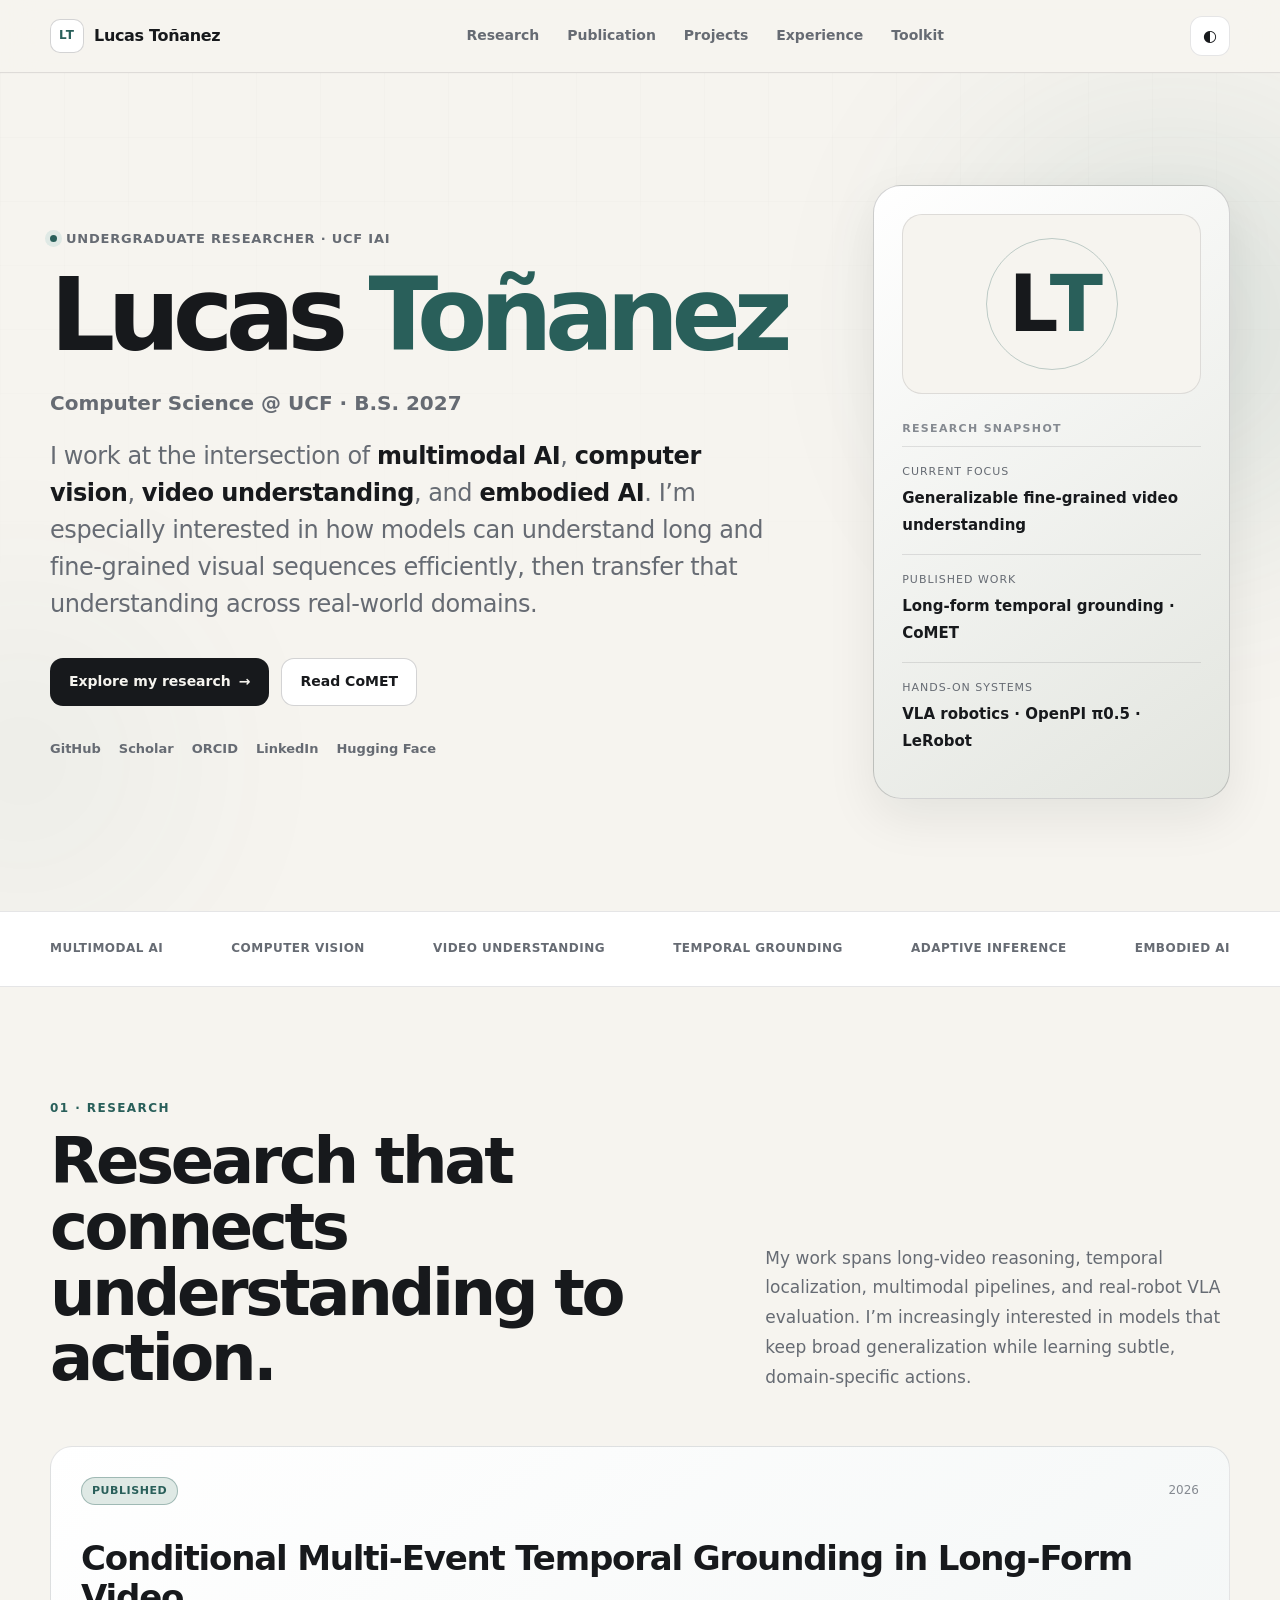
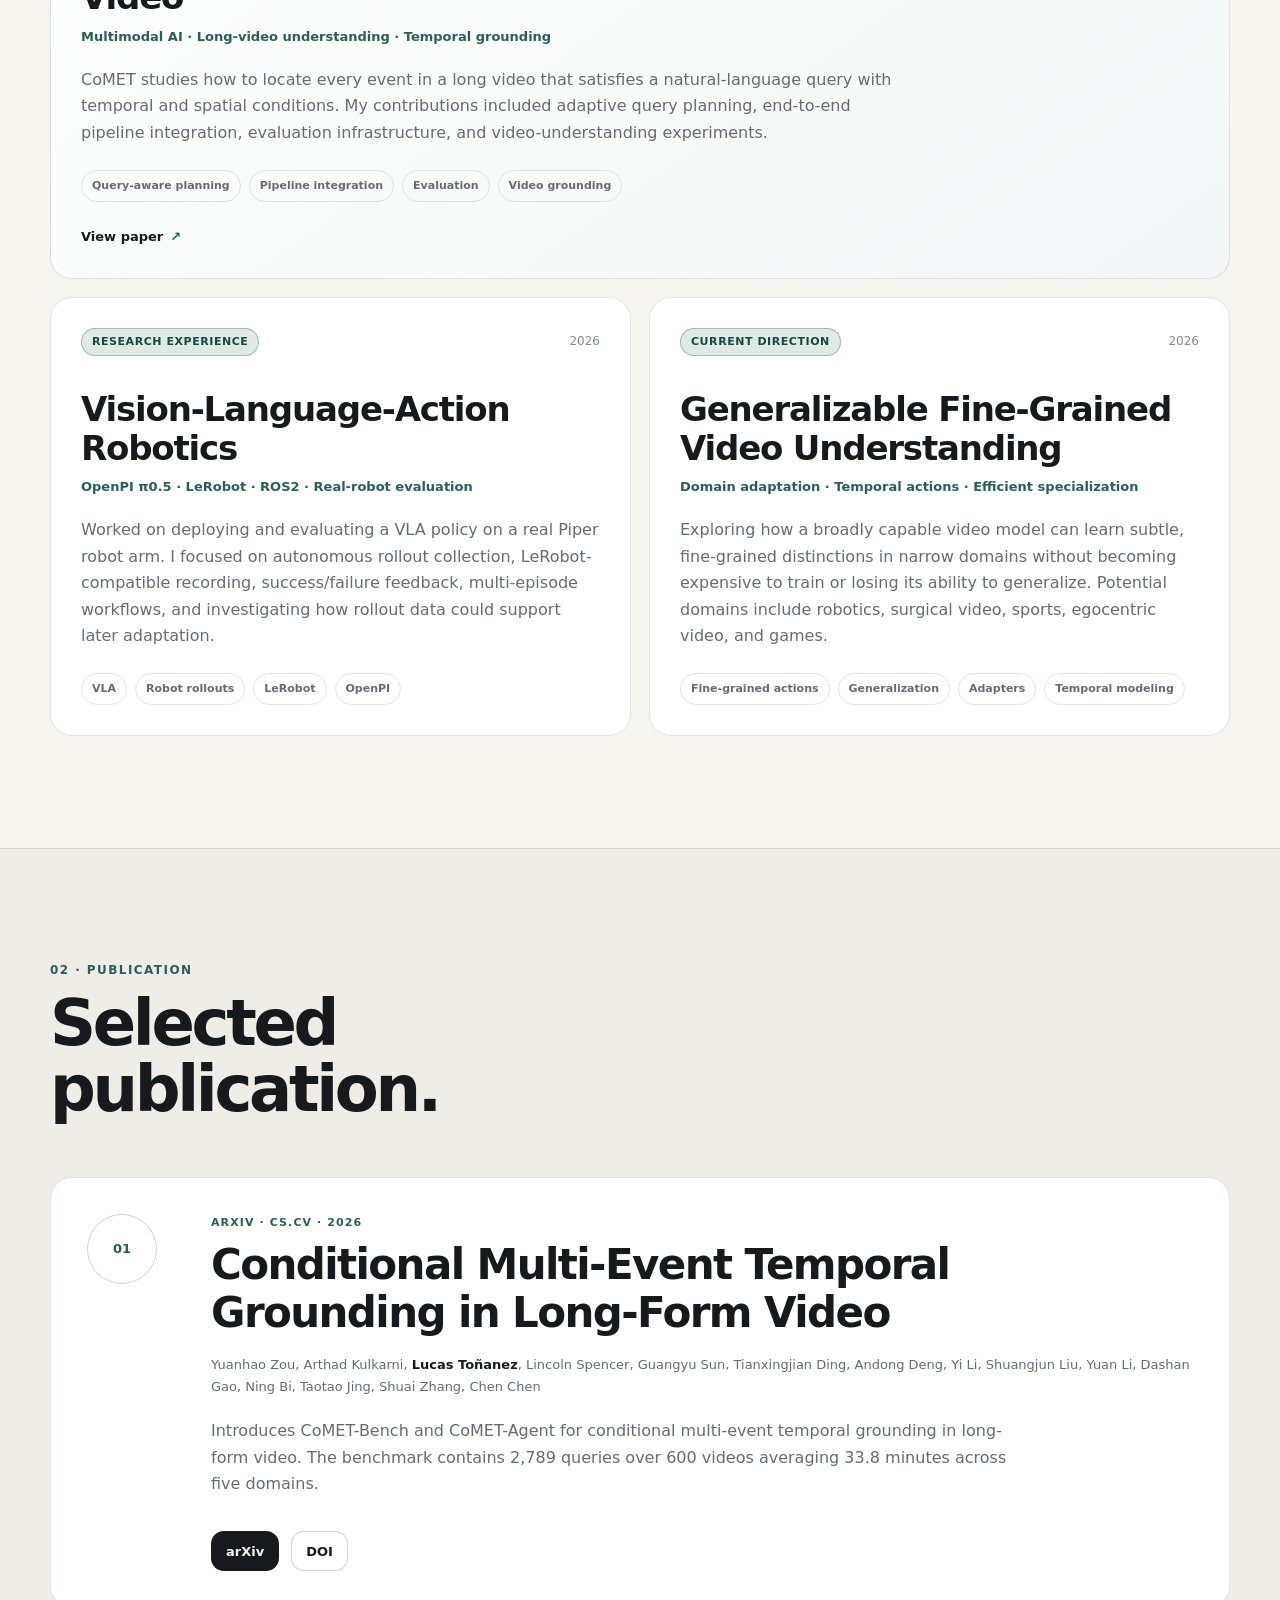
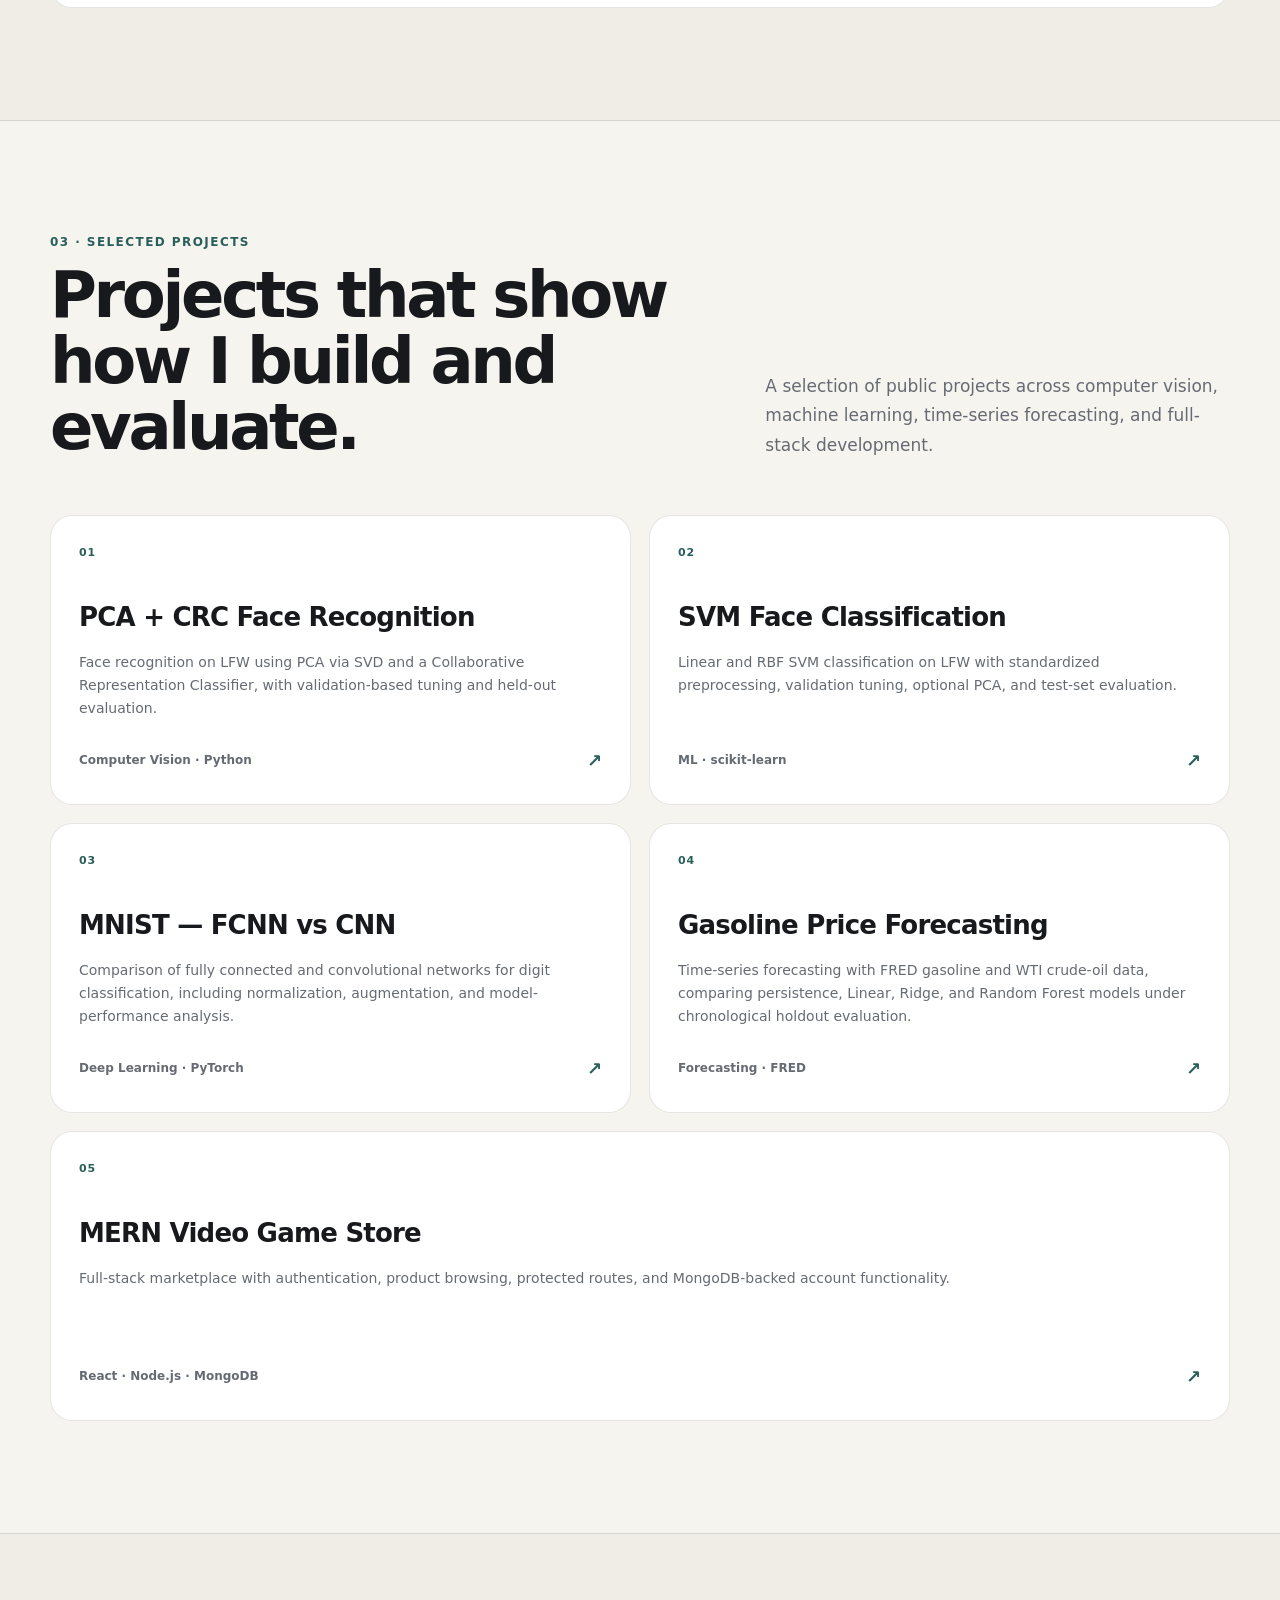
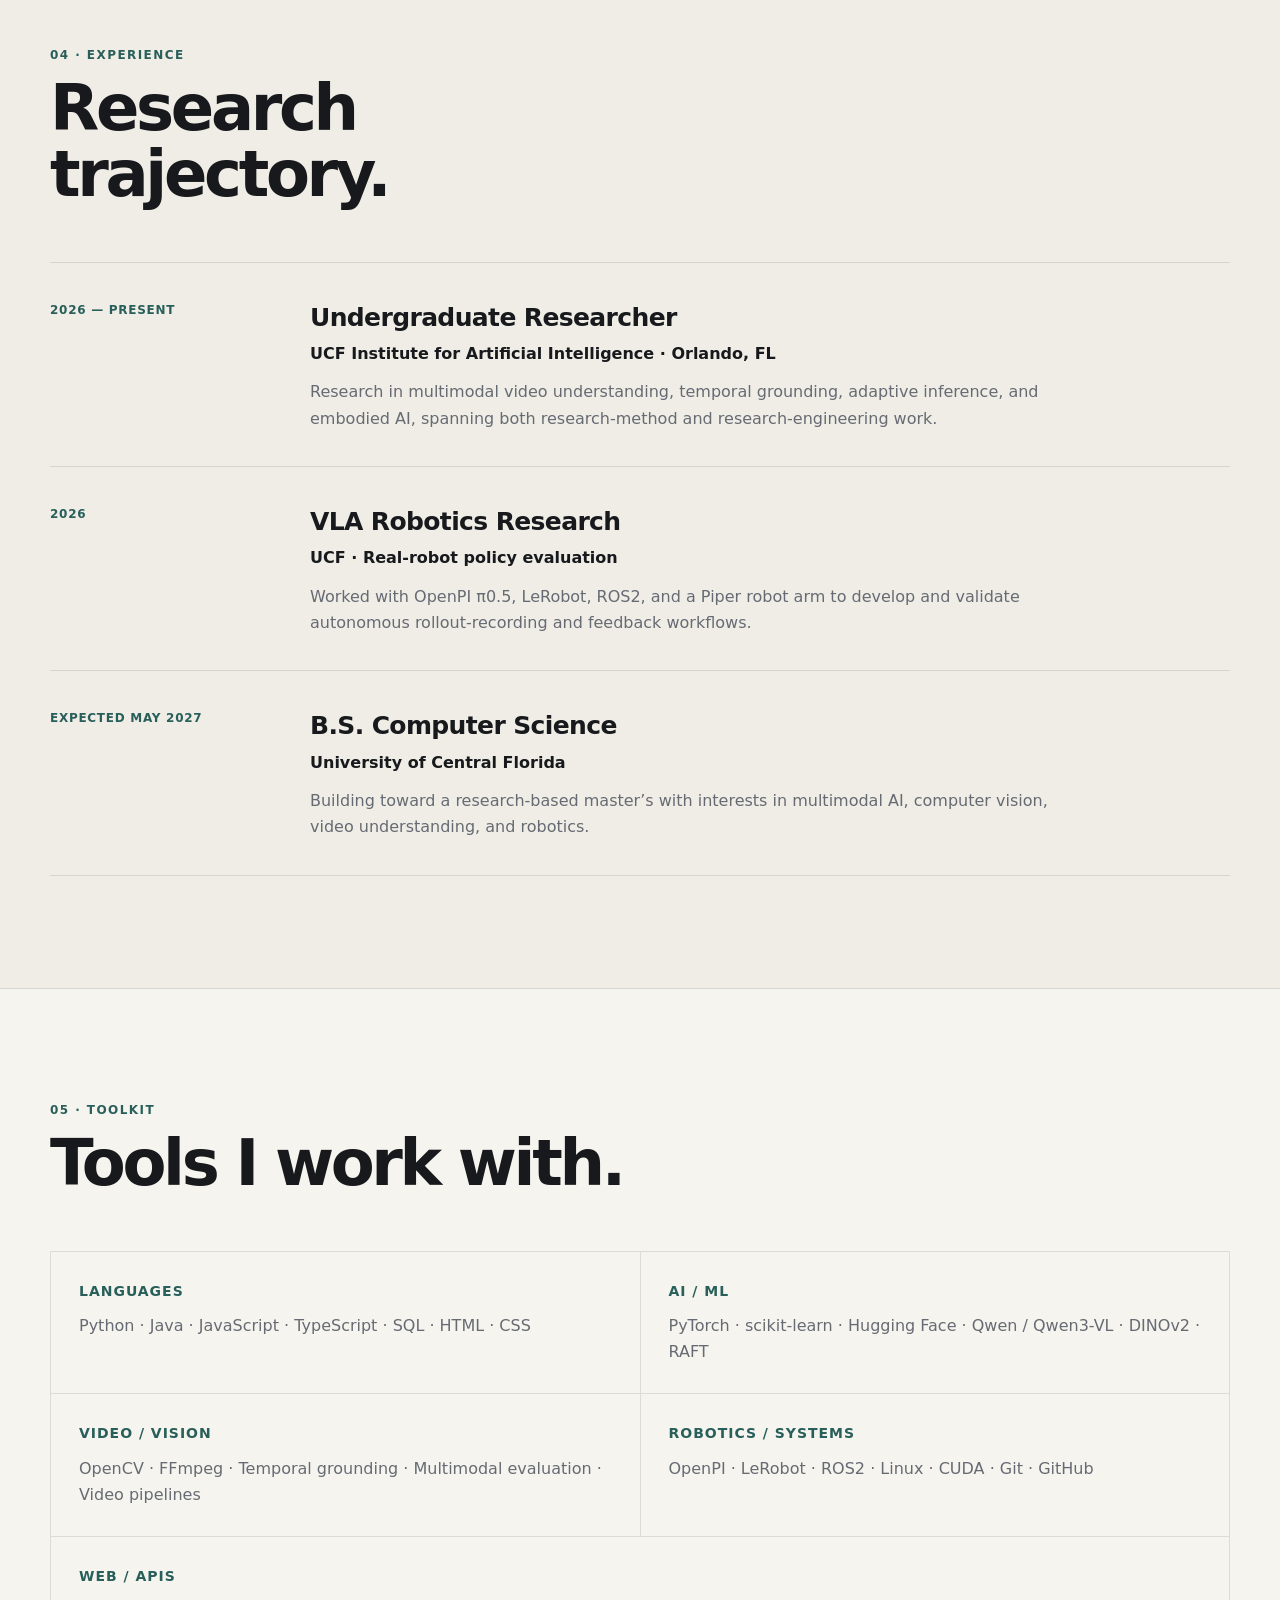
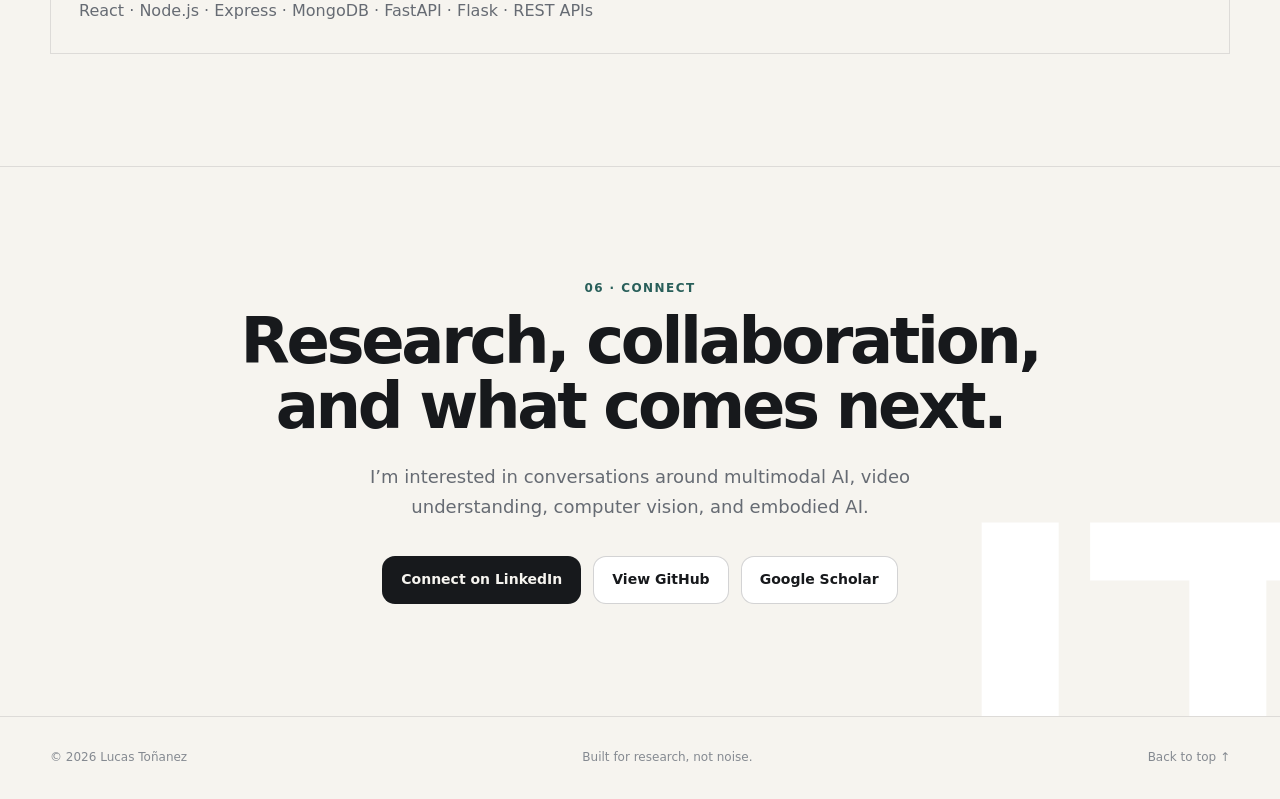
==== index.html @ 4f24f541 "Add files via upload" ====
<!DOCTYPE html>
<html lang="en" data-theme="light">
<head>
  <meta charset="UTF-8" />
  <meta name="viewport" content="width=device-width, initial-scale=1.0" />
  <meta name="description" content="Lucas Toñanez — Computer Science at UCF and undergraduate researcher in multimodal AI, computer vision, video understanding, temporal grounding, and embodied AI." />
  <meta name="theme-color" content="#f6f4ef" />
  <meta property="og:title" content="Lucas Toñanez — Research Portfolio" />
  <meta property="og:description" content="Multimodal AI · Computer Vision · Video Understanding · Embodied AI" />
  <meta property="og:type" content="website" />
  <meta property="og:url" content="https://lucastonanez.github.io/" />
  <title>Lucas Toñanez — Research Portfolio</title>
  <style>
:root {
  --bg: #f6f4ef;
  --bg-soft: #efede6;
  --surface: #ffffff;
  --surface-2: #f3f1eb;
  --text: #17191c;
  --muted: #666b73;
  --muted-2: #858a91;
  --line: rgba(23,25,28,.11);
  --line-strong: rgba(23,25,28,.19);
  --accent: #295f5a;
  --accent-2: #154943;
  --accent-soft: #dfe9e5;
  --shadow: 0 18px 50px rgba(19,25,29,.08);
  --radius: 22px;
  --container: 1180px;
}

html[data-theme="dark"] {
  --bg: #0d1013;
  --bg-soft: #101418;
  --surface: #14181c;
  --surface-2: #1a1f24;
  --text: #f2f1ed;
  --muted: #a8adb5;
  --muted-2: #7f8790;
  --line: rgba(242,241,237,.11);
  --line-strong: rgba(242,241,237,.18);
  --accent: #8fc6bc;
  --accent-2: #b4ded6;
  --accent-soft: #1b312e;
  --shadow: 0 18px 50px rgba(0,0,0,.24);
}

* { box-sizing: border-box; }
html { scroll-behavior: smooth; }
body {
  margin: 0;
  background: var(--bg);
  color: var(--text);
  font-family: Inter, ui-sans-serif, system-ui, -apple-system, BlinkMacSystemFont, "Segoe UI", sans-serif;
  line-height: 1.65;
  -webkit-font-smoothing: antialiased;
  transition: background .25s ease, color .25s ease;
}

a { color: inherit; text-decoration: none; }
button { font: inherit; }
.container { width: min(calc(100% - 40px), var(--container)); margin-inline: auto; }
.section-pad { padding: 112px 0; }
.section-muted { background: var(--bg-soft); border-block: 1px solid var(--line); }
.skip-link { position: fixed; left: 16px; top: -100px; z-index: 999; background: var(--accent); color: #fff; padding: 10px 14px; border-radius: 8px; font-weight: 700; }
.skip-link:focus { top: 16px; }

.site-header {
  position: sticky; top: 0; z-index: 50;
  background: color-mix(in srgb, var(--bg) 78%, transparent);
  backdrop-filter: blur(18px);
  border-bottom: 1px solid var(--line);
}
.nav-wrap { height: 72px; display: flex; align-items: center; justify-content: space-between; gap: 24px; }
.brand { display: inline-flex; align-items: center; gap: 10px; font-weight: 760; letter-spacing: -.02em; }
.brand-mark {
  width: 34px; height: 34px; border: 1px solid var(--line-strong); border-radius: 10px;
  display: inline-grid; place-items: center; color: var(--accent); font-size: 12px; letter-spacing: .08em;
  background: var(--surface);
}
.nav { display: flex; gap: 28px; align-items: center; }
.nav a { color: var(--muted); font-size: 14px; font-weight: 620; transition: color .2s ease; }
.nav a:hover { color: var(--text); }
.nav-actions { display: flex; gap: 8px; align-items: center; }
.theme-toggle, .menu-toggle {
  width: 40px; height: 40px; border: 1px solid var(--line); border-radius: 12px; background: var(--surface); color: var(--text); cursor: pointer;
}
.theme-toggle:hover, .menu-toggle:hover { border-color: var(--line-strong); }
.menu-toggle { display: none; padding: 9px; }
.menu-toggle span { display: block; height: 1.5px; background: currentColor; margin: 5px 0; }

.hero { position: relative; min-height: 720px; display: flex; align-items: center; overflow: hidden; }
.hero::before {
  content: ""; position: absolute; inset: 0;
  background-image: linear-gradient(var(--line) 1px, transparent 1px), linear-gradient(90deg, var(--line) 1px, transparent 1px);
  background-size: 64px 64px; opacity: .13; mask-image: linear-gradient(to bottom, black 0%, transparent 80%);
}
.hero-glow { position: absolute; border-radius: 999px; filter: blur(110px); opacity: .12; pointer-events: none; }
.hero-glow-a { width: 420px; height: 420px; background: var(--accent); top: 5%; right: -8%; }
.hero-glow-b { width: 300px; height: 300px; background: var(--accent); bottom: 0; left: -10%; opacity: .055; }
.hero-grid { position: relative; display: grid; grid-template-columns: minmax(0, 1.5fr) minmax(320px, .72fr); gap: 80px; align-items: center; }
.eyebrow { display: inline-flex; align-items: center; gap: 9px; color: var(--muted); font-size: 13px; font-weight: 700; letter-spacing: .06em; text-transform: uppercase; }
.status-dot { width: 7px; height: 7px; border-radius: 50%; background: var(--accent); box-shadow: 0 0 0 5px var(--accent-soft); }
.hero h1 { margin: 18px 0 0; font-size: clamp(68px, 8vw, 116px); line-height: .92; letter-spacing: -.075em; font-weight: 820; }
.hero h1 span { color: var(--accent); }
.hero-role { margin: 24px 0 18px; font-size: 20px; color: var(--muted); font-weight: 650; }
.hero-lede { max-width: 760px; margin: 0; font-size: clamp(19px, 2vw, 24px); line-height: 1.55; color: var(--muted); letter-spacing: -.018em; }
.hero-lede strong { color: var(--text); font-weight: 650; }
.hero-actions, .contact-links, .pub-links { display: flex; flex-wrap: wrap; gap: 12px; margin-top: 34px; }
.button { display: inline-flex; align-items: center; justify-content: center; gap: 8px; min-height: 48px; padding: 0 18px; border-radius: 13px; border: 1px solid var(--line-strong); font-weight: 720; font-size: 14px; transition: transform .2s ease, border-color .2s ease, background .2s ease; }
.button:hover { transform: translateY(-2px); }
.button.primary { background: var(--text); color: var(--bg); border-color: transparent; }
.button.secondary { background: var(--surface); }
.button.small { min-height: 40px; padding: 0 14px; font-size: 13px; }
.social-row { display: flex; flex-wrap: wrap; gap: 18px; margin-top: 32px; }
.social-row a { color: var(--muted); font-size: 13px; font-weight: 650; border-bottom: 1px solid transparent; }
.social-row a:hover { color: var(--text); border-color: var(--accent); }
.hero-panel { background: linear-gradient(145deg, var(--surface), color-mix(in srgb, var(--surface-2) 92%, var(--accent) 8%)); border: 1px solid var(--line-strong); border-radius: 28px; padding: 28px; box-shadow: var(--shadow); }
.monogram { height: 180px; border-radius: 20px; display: flex; align-items: center; justify-content: center; gap: 0; background: var(--bg); border: 1px solid var(--line); overflow: hidden; position: relative; margin-bottom: 26px; }
.monogram::after { content: ""; position: absolute; width: 130px; height: 130px; border: 1px solid var(--accent); border-radius: 50%; opacity: .28; }
.monogram span { font-size: 78px; font-weight: 850; letter-spacing: -.11em; line-height: 1; position: relative; z-index: 2; }
.monogram span:last-child { color: var(--accent); }
.panel-label { color: var(--muted-2); text-transform: uppercase; letter-spacing: .12em; font-size: 11px; font-weight: 800; margin-bottom: 8px; }
.panel-item { padding: 16px 0; border-top: 1px solid var(--line); }
.panel-kicker { display: block; color: var(--muted); font-size: 11px; text-transform: uppercase; letter-spacing: .09em; margin-bottom: 4px; }
.panel-item strong { font-size: 15px; line-height: 1.45; }

.quick-strip { border-block: 1px solid var(--line); background: var(--surface); }
.quick-strip-inner { min-height: 74px; display: flex; flex-wrap: wrap; align-items: center; justify-content: space-between; gap: 18px 28px; }
.quick-strip span { color: var(--muted); font-size: 12px; font-weight: 720; letter-spacing: .04em; text-transform: uppercase; }

.section-head { display: grid; grid-template-columns: 1fr .72fr; gap: 70px; align-items: end; margin-bottom: 54px; }
.section-kicker { margin: 0 0 10px; color: var(--accent); font-size: 12px; font-weight: 820; letter-spacing: .12em; text-transform: uppercase; }
.section-head h2, .contact h2 { margin: 0; font-size: clamp(40px, 5vw, 66px); line-height: 1.03; letter-spacing: -.052em; }
.section-intro { margin: 0; color: var(--muted); font-size: 17px; line-height: 1.75; max-width: 540px; }

.research-grid { display: grid; grid-template-columns: repeat(2, 1fr); gap: 18px; }
.research-card { background: var(--surface); border: 1px solid var(--line); border-radius: var(--radius); padding: 30px; min-height: 360px; display: flex; flex-direction: column; transition: transform .25s ease, border-color .25s ease; }
.research-card:hover { transform: translateY(-4px); border-color: var(--line-strong); }
.research-card.featured { grid-column: 1 / -1; min-height: 390px; background: linear-gradient(145deg, var(--surface), color-mix(in srgb, var(--surface) 94%, var(--accent) 6%)); }
.card-topline { display: flex; align-items: center; justify-content: space-between; margin-bottom: 34px; }
.pill { display: inline-flex; align-items: center; min-height: 28px; padding: 0 10px; border-radius: 999px; font-size: 11px; font-weight: 780; text-transform: uppercase; letter-spacing: .05em; border: 1px solid var(--line); }
.pill.published { color: var(--accent); background: var(--accent-soft); border-color: color-mix(in srgb, var(--accent) 35%, transparent); }
.pill.current { color: var(--accent-2); background: var(--accent-soft); border-color: color-mix(in srgb, var(--accent) 35%, transparent); }
.pill.experience { color: var(--accent-2); background: var(--accent-soft); border-color: color-mix(in srgb, var(--accent) 35%, transparent); }
.year { color: var(--muted-2); font-size: 12px; }
.research-card h3 { margin: 0 0 8px; font-size: clamp(25px, 3vw, 34px); line-height: 1.15; letter-spacing: -.035em; }
.card-subtitle { margin: 0 0 20px; color: var(--accent); font-size: 13px; font-weight: 690; }
.research-card > p:not(.card-subtitle) { margin: 0; color: var(--muted); max-width: 820px; }
.tag-row { display: flex; flex-wrap: wrap; gap: 8px; margin-top: 24px; }
.tag-row span { border: 1px solid var(--line); border-radius: 999px; padding: 6px 10px; color: var(--muted); font-size: 11px; font-weight: 620; }
.text-link { display: inline-flex; gap: 7px; align-items: center; margin-top: auto; padding-top: 24px; color: var(--text); font-weight: 720; font-size: 13px; }
.text-link span { color: var(--accent); }

.publication-card { display: grid; grid-template-columns: 90px 1fr; gap: 34px; padding: 36px; background: var(--surface); border: 1px solid var(--line); border-radius: var(--radius); }
.pub-number { width: 70px; height: 70px; display: grid; place-items: center; border: 1px solid var(--line-strong); border-radius: 50%; color: var(--accent); font-size: 13px; font-weight: 800; }
.pub-venue { margin: 0 0 9px; color: var(--accent); text-transform: uppercase; letter-spacing: .1em; font-size: 11px; font-weight: 800; }
.pub-body h3 { margin: 0; font-size: clamp(27px, 3.3vw, 42px); line-height: 1.13; letter-spacing: -.038em; max-width: 900px; }
.authors { margin: 18px 0 0; color: var(--muted); font-size: 13px; line-height: 1.7; }
.authors strong { color: var(--text); }
.pub-summary { margin: 20px 0 0; max-width: 820px; color: var(--muted); }

.projects-grid { display: grid; grid-template-columns: repeat(2, 1fr); gap: 18px; }
.project-card { background: var(--surface); border: 1px solid var(--line); border-radius: var(--radius); padding: 28px; min-height: 290px; display: flex; flex-direction: column; transition: transform .22s ease, border-color .22s ease, background .22s ease; }
.project-card:hover { transform: translateY(-4px); border-color: var(--line-strong); background: var(--surface-2); }
.project-index { color: var(--accent); font-size: 11px; font-weight: 800; letter-spacing: .08em; }
.project-card h3 { margin: 34px 0 12px; font-size: 26px; letter-spacing: -.03em; }
.project-card p { margin: 0; color: var(--muted); font-size: 14px; }
.project-footer { margin-top: auto; padding-top: 24px; display: flex; align-items: center; justify-content: space-between; color: var(--muted); font-size: 12px; font-weight: 680; }
.project-footer span:last-child { color: var(--accent); font-size: 18px; }
.projects-grid .project-card:last-child:nth-child(odd) { grid-column: 1 / -1; }

.timeline { border-top: 1px solid var(--line); }
.timeline-item { display: grid; grid-template-columns: 220px 1fr; gap: 40px; padding: 34px 0; border-bottom: 1px solid var(--line); }
.timeline-date { color: var(--accent); font-size: 12px; font-weight: 780; text-transform: uppercase; letter-spacing: .06em; padding-top: 4px; }
.timeline-content h3 { margin: 0; font-size: 25px; letter-spacing: -.025em; }
.timeline-org { margin: 3px 0 12px !important; color: var(--text) !important; font-weight: 620; }
.timeline-content p { margin: 0; color: var(--muted); max-width: 760px; }

.tool-grid { display: grid; grid-template-columns: repeat(2, 1fr); border-top: 1px solid var(--line); border-left: 1px solid var(--line); }
.tool-group { padding: 28px; border-right: 1px solid var(--line); border-bottom: 1px solid var(--line); }
.tool-group h3 { margin: 0 0 10px; font-size: 14px; text-transform: uppercase; letter-spacing: .07em; color: var(--accent); }
.tool-group p { margin: 0; color: var(--muted); }
.tool-grid .tool-group:last-child:nth-child(odd) { grid-column: 1 / -1; }

.contact { position: relative; overflow: hidden; border-top: 1px solid var(--line); }
.contact::after { content: "LT"; position: absolute; right: -3vw; bottom: -10vw; font-size: 32vw; font-weight: 900; line-height: .8; letter-spacing: -.12em; color: var(--surface); z-index: -1; }
.contact-inner { max-width: 980px; margin-inline: auto; text-align: center; }
.contact-inner p:not(.section-kicker) { max-width: 660px; margin: 22px auto 0; color: var(--muted); font-size: 18px; }
.contact-links { justify-content: center; }

footer { border-top: 1px solid var(--line); }
.footer-inner { min-height: 82px; display: flex; justify-content: space-between; align-items: center; gap: 18px; color: var(--muted-2); font-size: 12px; }
.footer-inner a:hover { color: var(--text); }

.reveal { opacity: 0; transform: translateY(18px); transition: opacity .65s ease, transform .65s cubic-bezier(.2,.8,.2,1); }
.reveal.visible { opacity: 1; transform: none; }

@media (prefers-reduced-motion: reduce) {
  *, *::before, *::after { scroll-behavior: auto !important; animation-duration: .01ms !important; animation-iteration-count: 1 !important; transition-duration: .01ms !important; }
  .reveal { opacity: 1; transform: none; }
}

@media (max-width: 900px) {
  .section-pad { padding: 84px 0; }
  .hero { min-height: auto; padding-top: 94px; }
  .hero-grid { grid-template-columns: 1fr; gap: 48px; }
  .hero-panel { max-width: 560px; }
  .section-head { grid-template-columns: 1fr; gap: 20px; }
  .research-grid, .projects-grid { grid-template-columns: 1fr; }
  .research-card.featured, .projects-grid .project-card:last-child:nth-child(odd) { grid-column: auto; }
  .timeline-item { grid-template-columns: 160px 1fr; }
  .nav { position: fixed; left: 20px; right: 20px; top: 80px; padding: 16px; background: var(--surface); border: 1px solid var(--line-strong); border-radius: 18px; box-shadow: var(--shadow); display: none; flex-direction: column; align-items: stretch; gap: 0; }
  .nav.open { display: flex; }
  .nav a { padding: 12px 10px; border-bottom: 1px solid var(--line); }
  .nav a:last-child { border-bottom: 0; }
  .menu-toggle { display: block; }
}

@media (max-width: 620px) {
  .container { width: min(calc(100% - 28px), var(--container)); }
  .section-pad { padding: 68px 0; }
  .nav-wrap { height: 64px; }
  .hero h1 { font-size: clamp(58px, 20vw, 82px); }
  .hero-role { font-size: 17px; }
  .hero-lede { font-size: 18px; }
  .hero-panel { padding: 20px; }
  .monogram { height: 145px; }
  .quick-strip-inner { justify-content: flex-start; padding-block: 18px; }
  .publication-card { grid-template-columns: 1fr; padding: 26px; }
  .pub-number { width: 52px; height: 52px; }
  .timeline-item { grid-template-columns: 1fr; gap: 10px; }
  .tool-grid { grid-template-columns: 1fr; }
  .tool-grid .tool-group:last-child:nth-child(odd) { grid-column: auto; }
  .footer-inner { padding-block: 22px; min-height: auto; flex-direction: column; align-items: flex-start; }
  .button { width: 100%; }
  .hero-actions .button, .contact-links .button { width: 100%; }
}

</style>
  <script type="application/ld+json">
  {
    "@context": "https://schema.org",
    "@type": "Person",
    "name": "Lucas Toñanez",
    "alternateName": "Lucas Tonanez",
    "url": "https://lucastonanez.github.io/",
    "affiliation": {
      "@type": "CollegeOrUniversity",
      "name": "University of Central Florida"
    },
    "sameAs": [
      "https://github.com/LucasTonanez",
      "https://scholar.google.com/citations?user=_m8GsgUAAAAJ&hl=en",
      "https://orcid.org/0009-0004-3356-423X",
      "https://www.linkedin.com/in/lucastonanez/",
      "https://huggingface.co/LucasTonanez"
    ]
  }
  </script>
</head>
<body>
  <a class="skip-link" href="#main">Skip to content</a>

  <header class="site-header" id="top">
    <div class="container nav-wrap">
      <a class="brand" href="#top" aria-label="Lucas Toñanez home">
        <span class="brand-mark" aria-hidden="true">LT</span>
        <span>Lucas Toñanez</span>
      </a>

      <nav class="nav" id="nav" aria-label="Primary navigation">
        <a href="#research">Research</a>
        <a href="#publication">Publication</a>
        <a href="#projects">Projects</a>
        <a href="#experience">Experience</a>
        <a href="#toolkit">Toolkit</a>
      </nav>

      <div class="nav-actions">
        <button class="theme-toggle" id="themeToggle" aria-label="Toggle color theme" title="Toggle color theme">◐</button>
        <button class="menu-toggle" id="menuToggle" aria-label="Open navigation" aria-expanded="false">
          <span></span><span></span><span></span>
        </button>
      </div>
    </div>
  </header>

  <main id="main">
    <section class="hero section-pad">
      <div class="hero-glow hero-glow-a"></div>
      <div class="hero-glow hero-glow-b"></div>
      <div class="container hero-grid">
        <div class="hero-copy reveal">
          <div class="eyebrow"><span class="status-dot"></span> Undergraduate Researcher · UCF IAI</div>
          <h1>Lucas <span>Toñanez</span></h1>
          <p class="hero-role">Computer Science @ UCF · B.S. 2027</p>
          <p class="hero-lede">
            I work at the intersection of <strong>multimodal AI</strong>, <strong>computer vision</strong>,
            <strong>video understanding</strong>, and <strong>embodied AI</strong>. I’m especially interested in
            how models can understand long and fine-grained visual sequences efficiently, then transfer that
            understanding across real-world domains.
          </p>

          <div class="hero-actions">
            <a class="button primary" href="#research">Explore my research <span aria-hidden="true">→</span></a>
            <a class="button secondary" href="https://arxiv.org/abs/2606.15320" target="_blank" rel="noreferrer">Read CoMET</a>
          </div>

          <div class="social-row" aria-label="Profiles">
            <a href="https://github.com/LucasTonanez" target="_blank" rel="noreferrer">GitHub</a>
            <a href="https://scholar.google.com/citations?user=_m8GsgUAAAAJ&hl=en" target="_blank" rel="noreferrer">Scholar</a>
            <a href="https://orcid.org/0009-0004-3356-423X" target="_blank" rel="noreferrer">ORCID</a>
            <a href="https://www.linkedin.com/in/lucastonanez/" target="_blank" rel="noreferrer">LinkedIn</a>
            <a href="https://huggingface.co/LucasTonanez" target="_blank" rel="noreferrer">Hugging Face</a>
          </div>
        </div>

        <aside class="hero-panel reveal" aria-label="Research snapshot">
          <div class="monogram" aria-hidden="true">
            <span>L</span><span>T</span>
          </div>
          <div class="panel-label">Research snapshot</div>
          <div class="panel-item">
            <span class="panel-kicker">Current focus</span>
            <strong>Generalizable fine-grained video understanding</strong>
          </div>
          <div class="panel-item">
            <span class="panel-kicker">Published work</span>
            <strong>Long-form temporal grounding · CoMET</strong>
          </div>
          <div class="panel-item">
            <span class="panel-kicker">Hands-on systems</span>
            <strong>VLA robotics · OpenPI π0.5 · LeRobot</strong>
          </div>
        </aside>
      </div>
    </section>

    <section class="quick-strip" aria-label="Research interests">
      <div class="container quick-strip-inner">
        <span>Multimodal AI</span>
        <span>Computer Vision</span>
        <span>Video Understanding</span>
        <span>Temporal Grounding</span>
        <span>Adaptive Inference</span>
        <span>Embodied AI</span>
      </div>
    </section>

    <section class="section-pad" id="research">
      <div class="container">
        <div class="section-head reveal">
          <div>
            <p class="section-kicker">01 · Research</p>
            <h2>Research that connects<br />understanding to action.</h2>
          </div>
          <p class="section-intro">
            My work spans long-video reasoning, temporal localization, multimodal pipelines, and real-robot VLA evaluation.
            I’m increasingly interested in models that keep broad generalization while learning subtle, domain-specific actions.
          </p>
        </div>

        <div class="research-grid">
          <article class="research-card featured reveal">
            <div class="card-topline">
              <span class="pill published">Published</span>
              <span class="year">2026</span>
            </div>
            <h3>Conditional Multi-Event Temporal Grounding in Long-Form Video</h3>
            <p class="card-subtitle">Multimodal AI · Long-video understanding · Temporal grounding</p>
            <p>
              CoMET studies how to locate every event in a long video that satisfies a natural-language query with temporal and spatial conditions.
              My contributions included adaptive query planning, end-to-end pipeline integration, evaluation infrastructure, and video-understanding experiments.
            </p>
            <div class="tag-row">
              <span>Query-aware planning</span><span>Pipeline integration</span><span>Evaluation</span><span>Video grounding</span>
            </div>
            <a class="text-link" href="https://arxiv.org/abs/2606.15320" target="_blank" rel="noreferrer">View paper <span>↗</span></a>
          </article>

          <article class="research-card reveal">
            <div class="card-topline">
              <span class="pill experience">Research experience</span>
              <span class="year">2026</span>
            </div>
            <h3>Vision-Language-Action Robotics</h3>
            <p class="card-subtitle">OpenPI π0.5 · LeRobot · ROS2 · Real-robot evaluation</p>
            <p>
              Worked on deploying and evaluating a VLA policy on a real Piper robot arm. I focused on autonomous rollout collection,
              LeRobot-compatible recording, success/failure feedback, multi-episode workflows, and investigating how rollout data could support later adaptation.
            </p>
            <div class="tag-row"><span>VLA</span><span>Robot rollouts</span><span>LeRobot</span><span>OpenPI</span></div>
          </article>

          <article class="research-card reveal">
            <div class="card-topline">
              <span class="pill current">Current direction</span>
              <span class="year">2026</span>
            </div>
            <h3>Generalizable Fine-Grained Video Understanding</h3>
            <p class="card-subtitle">Domain adaptation · Temporal actions · Efficient specialization</p>
            <p>
              Exploring how a broadly capable video model can learn subtle, fine-grained distinctions in narrow domains without becoming expensive to train
              or losing its ability to generalize. Potential domains include robotics, surgical video, sports, egocentric video, and games.
            </p>
            <div class="tag-row"><span>Fine-grained actions</span><span>Generalization</span><span>Adapters</span><span>Temporal modeling</span></div>
          </article>
        </div>
      </div>
    </section>

    <section class="section-pad section-muted" id="publication">
      <div class="container">
        <div class="section-head reveal">
          <div>
            <p class="section-kicker">02 · Publication</p>
            <h2>Selected publication.</h2>
          </div>
        </div>

        <article class="publication-card reveal">
          <div class="pub-number">01</div>
          <div class="pub-body">
            <p class="pub-venue">arXiv · cs.CV · 2026</p>
            <h3>Conditional Multi-Event Temporal Grounding in Long-Form Video</h3>
            <p class="authors">Yuanhao Zou, Arthad Kulkarni, <strong>Lucas Toñanez</strong>, Lincoln Spencer, Guangyu Sun, Tianxingjian Ding, Andong Deng, Yi Li, Shuangjun Liu, Yuan Li, Dashan Gao, Ning Bi, Taotao Jing, Shuai Zhang, Chen Chen</p>
            <p class="pub-summary">
              Introduces CoMET-Bench and CoMET-Agent for conditional multi-event temporal grounding in long-form video. The benchmark contains
              2,789 queries over 600 videos averaging 33.8 minutes across five domains.
            </p>
            <div class="pub-links">
              <a class="button small primary" href="https://arxiv.org/abs/2606.15320" target="_blank" rel="noreferrer">arXiv</a>
              <a class="button small secondary" href="https://doi.org/10.48550/arXiv.2606.15320" target="_blank" rel="noreferrer">DOI</a>
            </div>
          </div>
        </article>
      </div>
    </section>

    <section class="section-pad" id="projects">
      <div class="container">
        <div class="section-head reveal">
          <div>
            <p class="section-kicker">03 · Selected projects</p>
            <h2>Projects that show<br />how I build and evaluate.</h2>
          </div>
          <p class="section-intro">A selection of public projects across computer vision, machine learning, time-series forecasting, and full-stack development.</p>
        </div>

        <div class="projects-grid">
          <a class="project-card reveal" href="https://github.com/LucasTonanez/pca-crc-face-recognition" target="_blank" rel="noreferrer">
            <span class="project-index">01</span>
            <h3>PCA + CRC Face Recognition</h3>
            <p>Face recognition on LFW using PCA via SVD and a Collaborative Representation Classifier, with validation-based tuning and held-out evaluation.</p>
            <div class="project-footer"><span>Computer Vision · Python</span><span>↗</span></div>
          </a>

          <a class="project-card reveal" href="https://github.com/LucasTonanez/svm-face-classification" target="_blank" rel="noreferrer">
            <span class="project-index">02</span>
            <h3>SVM Face Classification</h3>
            <p>Linear and RBF SVM classification on LFW with standardized preprocessing, validation tuning, optional PCA, and test-set evaluation.</p>
            <div class="project-footer"><span>ML · scikit-learn</span><span>↗</span></div>
          </a>

          <a class="project-card reveal" href="https://github.com/LucasTonanez/mnist-fcnn-vs-cnn" target="_blank" rel="noreferrer">
            <span class="project-index">03</span>
            <h3>MNIST — FCNN vs CNN</h3>
            <p>Comparison of fully connected and convolutional networks for digit classification, including normalization, augmentation, and model-performance analysis.</p>
            <div class="project-footer"><span>Deep Learning · PyTorch</span><span>↗</span></div>
          </a>

          <a class="project-card reveal" href="https://github.com/LucasTonanez/gas-price-predictor" target="_blank" rel="noreferrer">
            <span class="project-index">04</span>
            <h3>Gasoline Price Forecasting</h3>
            <p>Time-series forecasting with FRED gasoline and WTI crude-oil data, comparing persistence, Linear, Ridge, and Random Forest models under chronological holdout evaluation.</p>
            <div class="project-footer"><span>Forecasting · FRED</span><span>↗</span></div>
          </a>

          <a class="project-card reveal" href="https://github.com/LucasTonanez/MERN-Video-Game-Store" target="_blank" rel="noreferrer">
            <span class="project-index">05</span>
            <h3>MERN Video Game Store</h3>
            <p>Full-stack marketplace with authentication, product browsing, protected routes, and MongoDB-backed account functionality.</p>
            <div class="project-footer"><span>React · Node.js · MongoDB</span><span>↗</span></div>
          </a>
        </div>
      </div>
    </section>

    <section class="section-pad section-muted" id="experience">
      <div class="container">
        <div class="section-head reveal">
          <div>
            <p class="section-kicker">04 · Experience</p>
            <h2>Research trajectory.</h2>
          </div>
        </div>

        <div class="timeline">
          <article class="timeline-item reveal">
            <div class="timeline-date">2026 — Present</div>
            <div class="timeline-content">
              <h3>Undergraduate Researcher</h3>
              <p class="timeline-org">UCF Institute for Artificial Intelligence · Orlando, FL</p>
              <p>Research in multimodal video understanding, temporal grounding, adaptive inference, and embodied AI, spanning both research-method and research-engineering work.</p>
            </div>
          </article>
          <article class="timeline-item reveal">
            <div class="timeline-date">2026</div>
            <div class="timeline-content">
              <h3>VLA Robotics Research</h3>
              <p class="timeline-org">UCF · Real-robot policy evaluation</p>
              <p>Worked with OpenPI π0.5, LeRobot, ROS2, and a Piper robot arm to develop and validate autonomous rollout-recording and feedback workflows.</p>
            </div>
          </article>
          <article class="timeline-item reveal">
            <div class="timeline-date">Expected May 2027</div>
            <div class="timeline-content">
              <h3>B.S. Computer Science</h3>
              <p class="timeline-org">University of Central Florida</p>
              <p>Building toward a research-based master’s with interests in multimodal AI, computer vision, video understanding, and robotics.</p>
            </div>
          </article>
        </div>
      </div>
    </section>

    <section class="section-pad" id="toolkit">
      <div class="container">
        <div class="section-head reveal">
          <div>
            <p class="section-kicker">05 · Toolkit</p>
            <h2>Tools I work with.</h2>
          </div>
        </div>

        <div class="tool-grid reveal">
          <div class="tool-group"><h3>Languages</h3><p>Python · Java · JavaScript · TypeScript · SQL · HTML · CSS</p></div>
          <div class="tool-group"><h3>AI / ML</h3><p>PyTorch · scikit-learn · Hugging Face · Qwen / Qwen3-VL · DINOv2 · RAFT</p></div>
          <div class="tool-group"><h3>Video / Vision</h3><p>OpenCV · FFmpeg · Temporal grounding · Multimodal evaluation · Video pipelines</p></div>
          <div class="tool-group"><h3>Robotics / Systems</h3><p>OpenPI · LeRobot · ROS2 · Linux · CUDA · Git · GitHub</p></div>
          <div class="tool-group"><h3>Web / APIs</h3><p>React · Node.js · Express · MongoDB · FastAPI · Flask · REST APIs</p></div>
        </div>
      </div>
    </section>

    <section class="contact section-pad" id="contact">
      <div class="container contact-inner reveal">
        <p class="section-kicker">06 · Connect</p>
        <h2>Research, collaboration,<br />and what comes next.</h2>
        <p>I’m interested in conversations around multimodal AI, video understanding, computer vision, and embodied AI.</p>
        <div class="contact-links">
          <a class="button primary" href="https://www.linkedin.com/in/lucastonanez/" target="_blank" rel="noreferrer">Connect on LinkedIn</a>
          <a class="button secondary" href="https://github.com/LucasTonanez" target="_blank" rel="noreferrer">View GitHub</a>
          <a class="button secondary" href="https://scholar.google.com/citations?user=_m8GsgUAAAAJ&hl=en" target="_blank" rel="noreferrer">Google Scholar</a>
        </div>
      </div>
    </section>
  </main>

  <footer>
    <div class="container footer-inner">
      <span>© <span id="year"></span> Lucas Toñanez</span>
      <span>Built for research, not noise.</span>
      <a href="#top">Back to top ↑</a>
    </div>
  </footer>

  <script>
const root = document.documentElement;
const themeToggle = document.getElementById('themeToggle');
const menuToggle = document.getElementById('menuToggle');
const nav = document.getElementById('nav');

const savedTheme = localStorage.getItem('theme');
if (savedTheme === 'light' || savedTheme === 'dark') {
  root.dataset.theme = savedTheme;
}

themeToggle?.addEventListener('click', () => {
  const next = root.dataset.theme === 'dark' ? 'light' : 'dark';
  root.dataset.theme = next;
  localStorage.setItem('theme', next);
});

menuToggle?.addEventListener('click', () => {
  const isOpen = nav.classList.toggle('open');
  menuToggle.setAttribute('aria-expanded', String(isOpen));
});

nav?.querySelectorAll('a').forEach(link => {
  link.addEventListener('click', () => {
    nav.classList.remove('open');
    menuToggle?.setAttribute('aria-expanded', 'false');
  });
});

document.getElementById('year').textContent = new Date().getFullYear();

const observer = new IntersectionObserver((entries) => {
  entries.forEach((entry) => {
    if (entry.isIntersecting) {
      entry.target.classList.add('visible');
      observer.unobserve(entry.target);
    }
  });
}, { threshold: 0.12 });

document.querySelectorAll('.reveal').forEach(el => observer.observe(el));

</script>
</body>
</html>
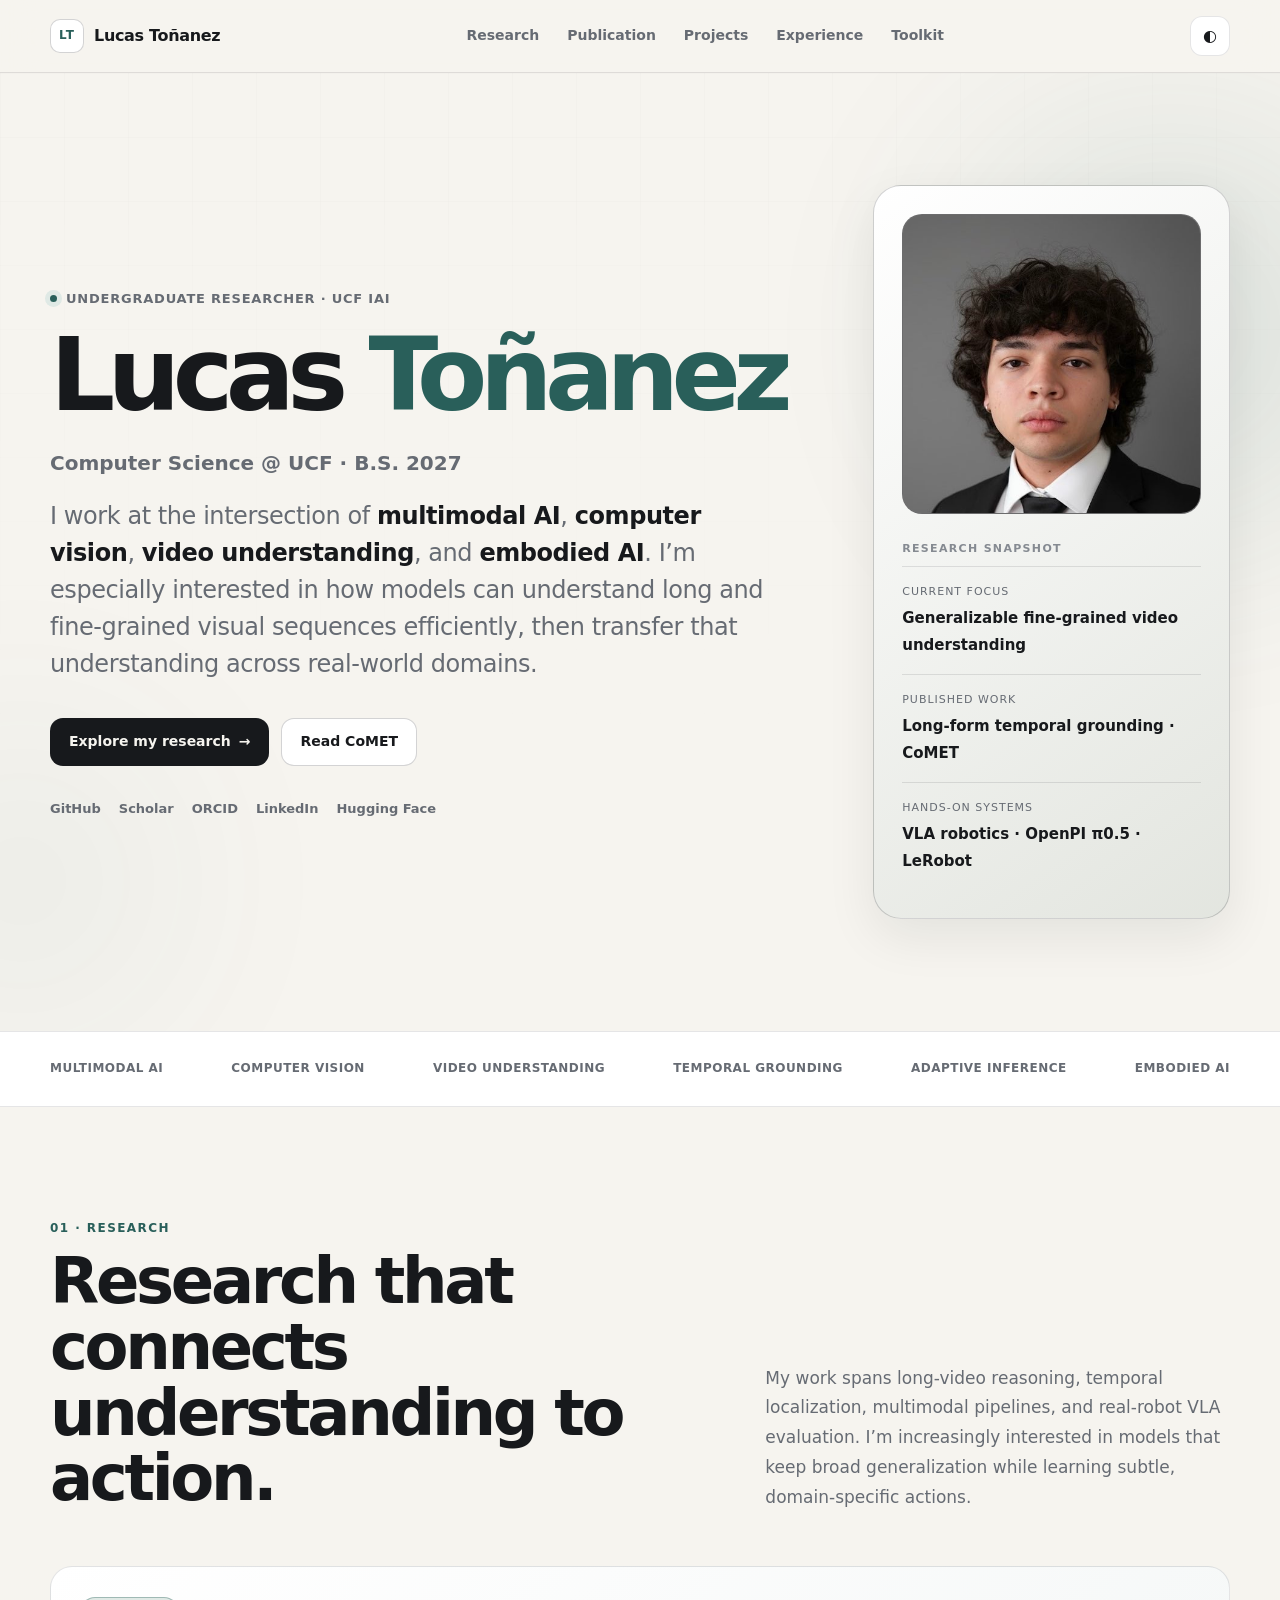
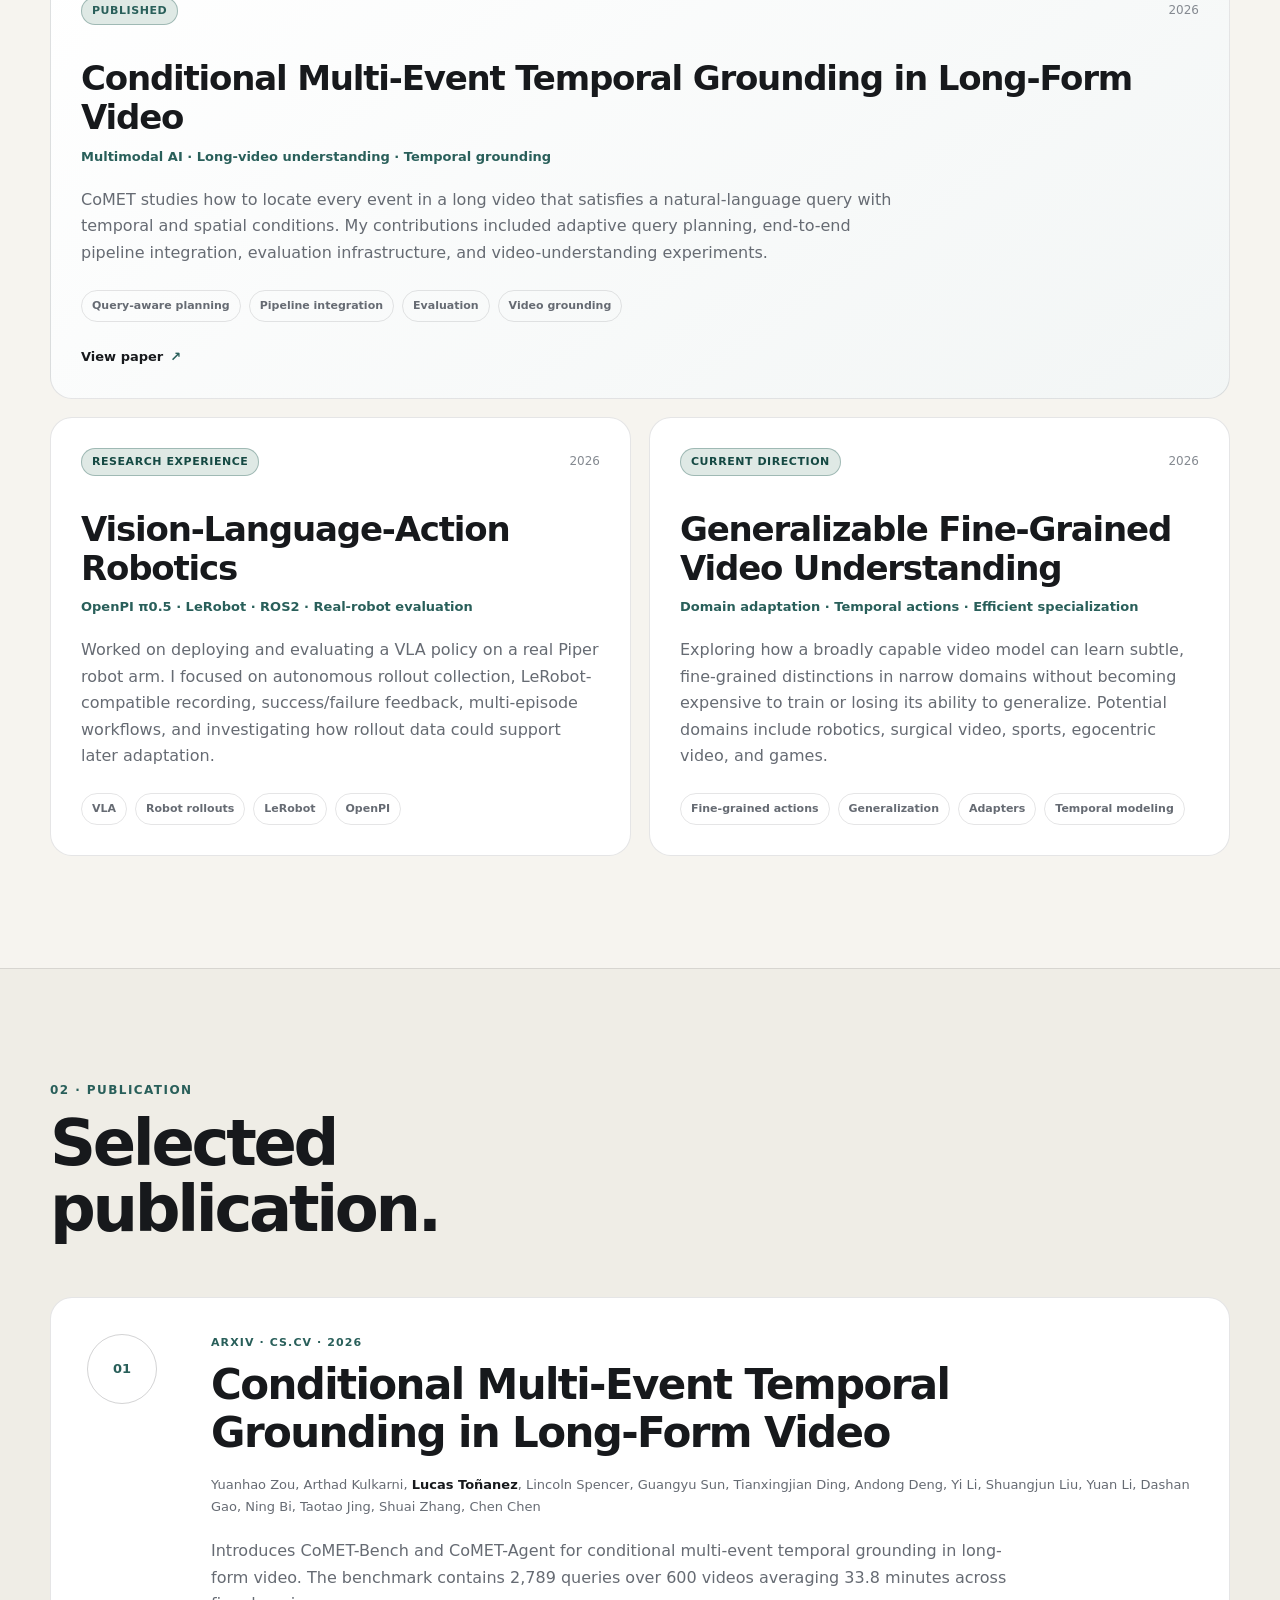
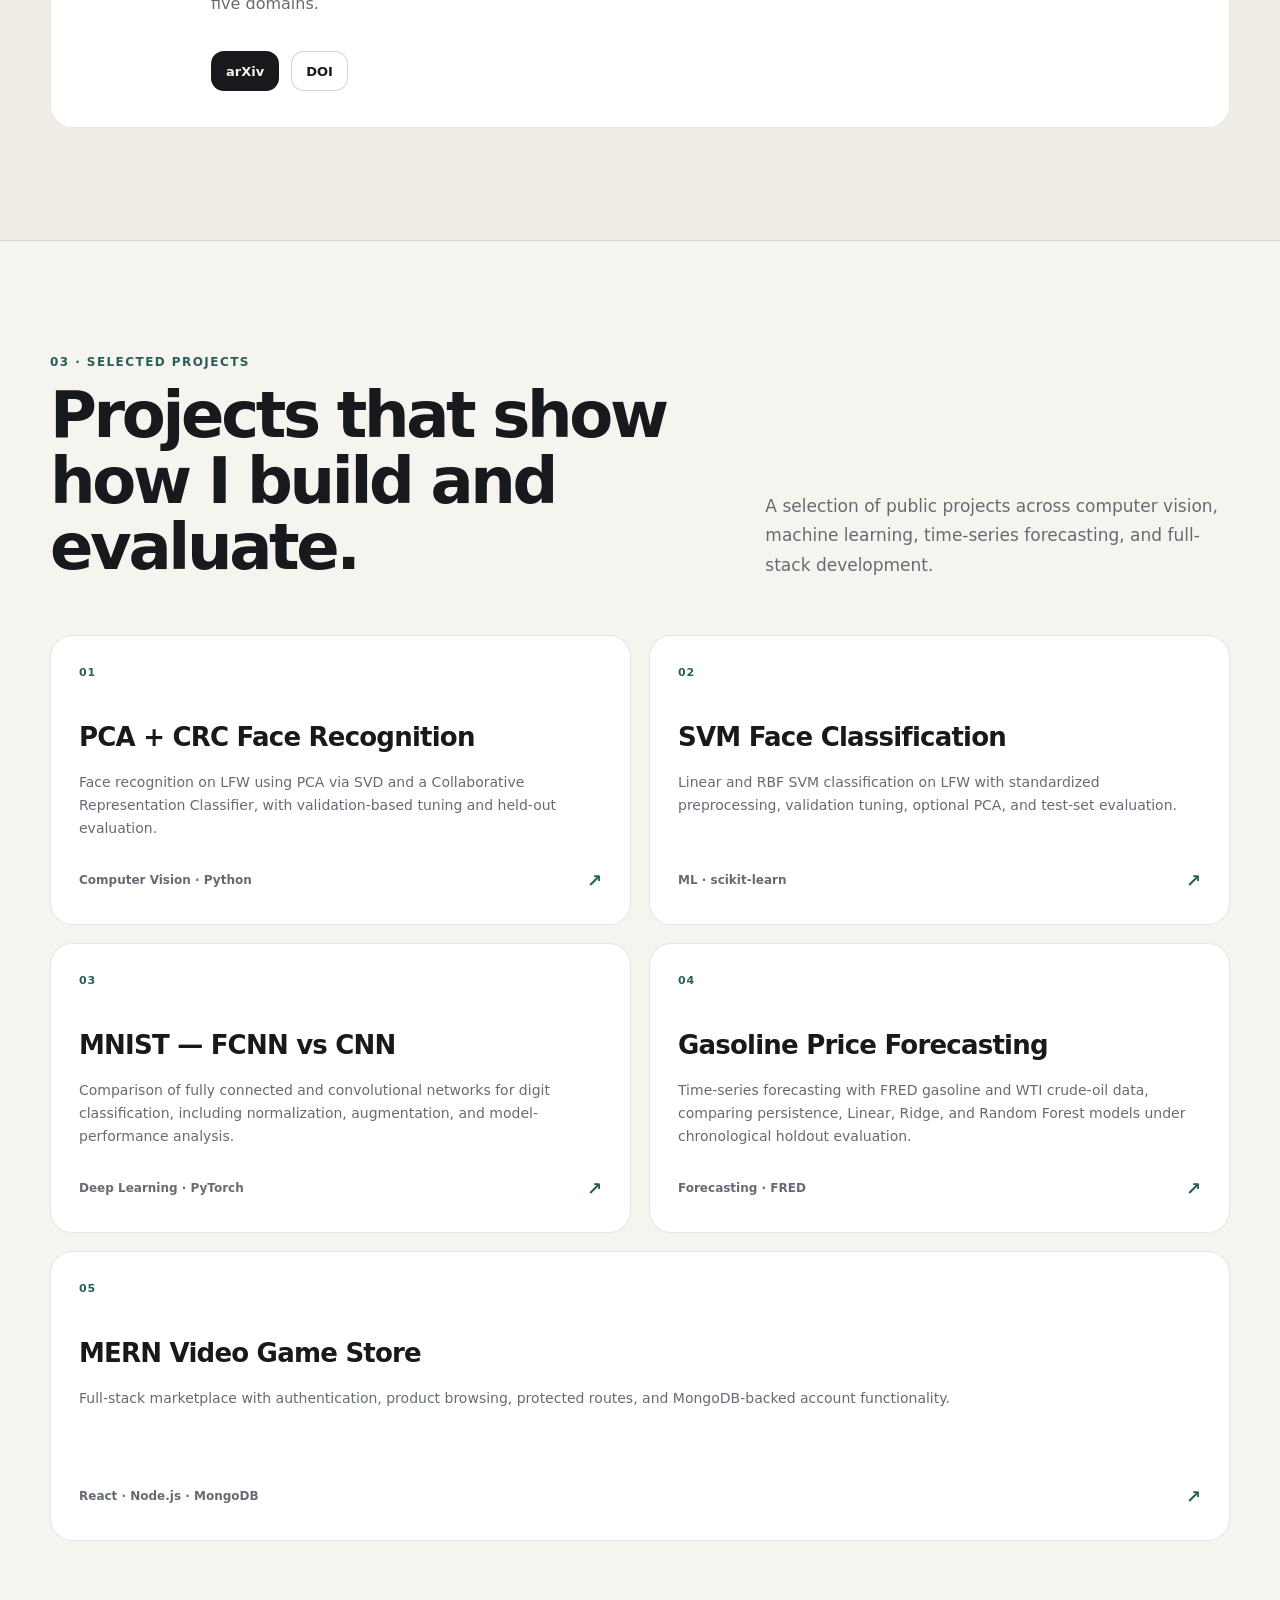
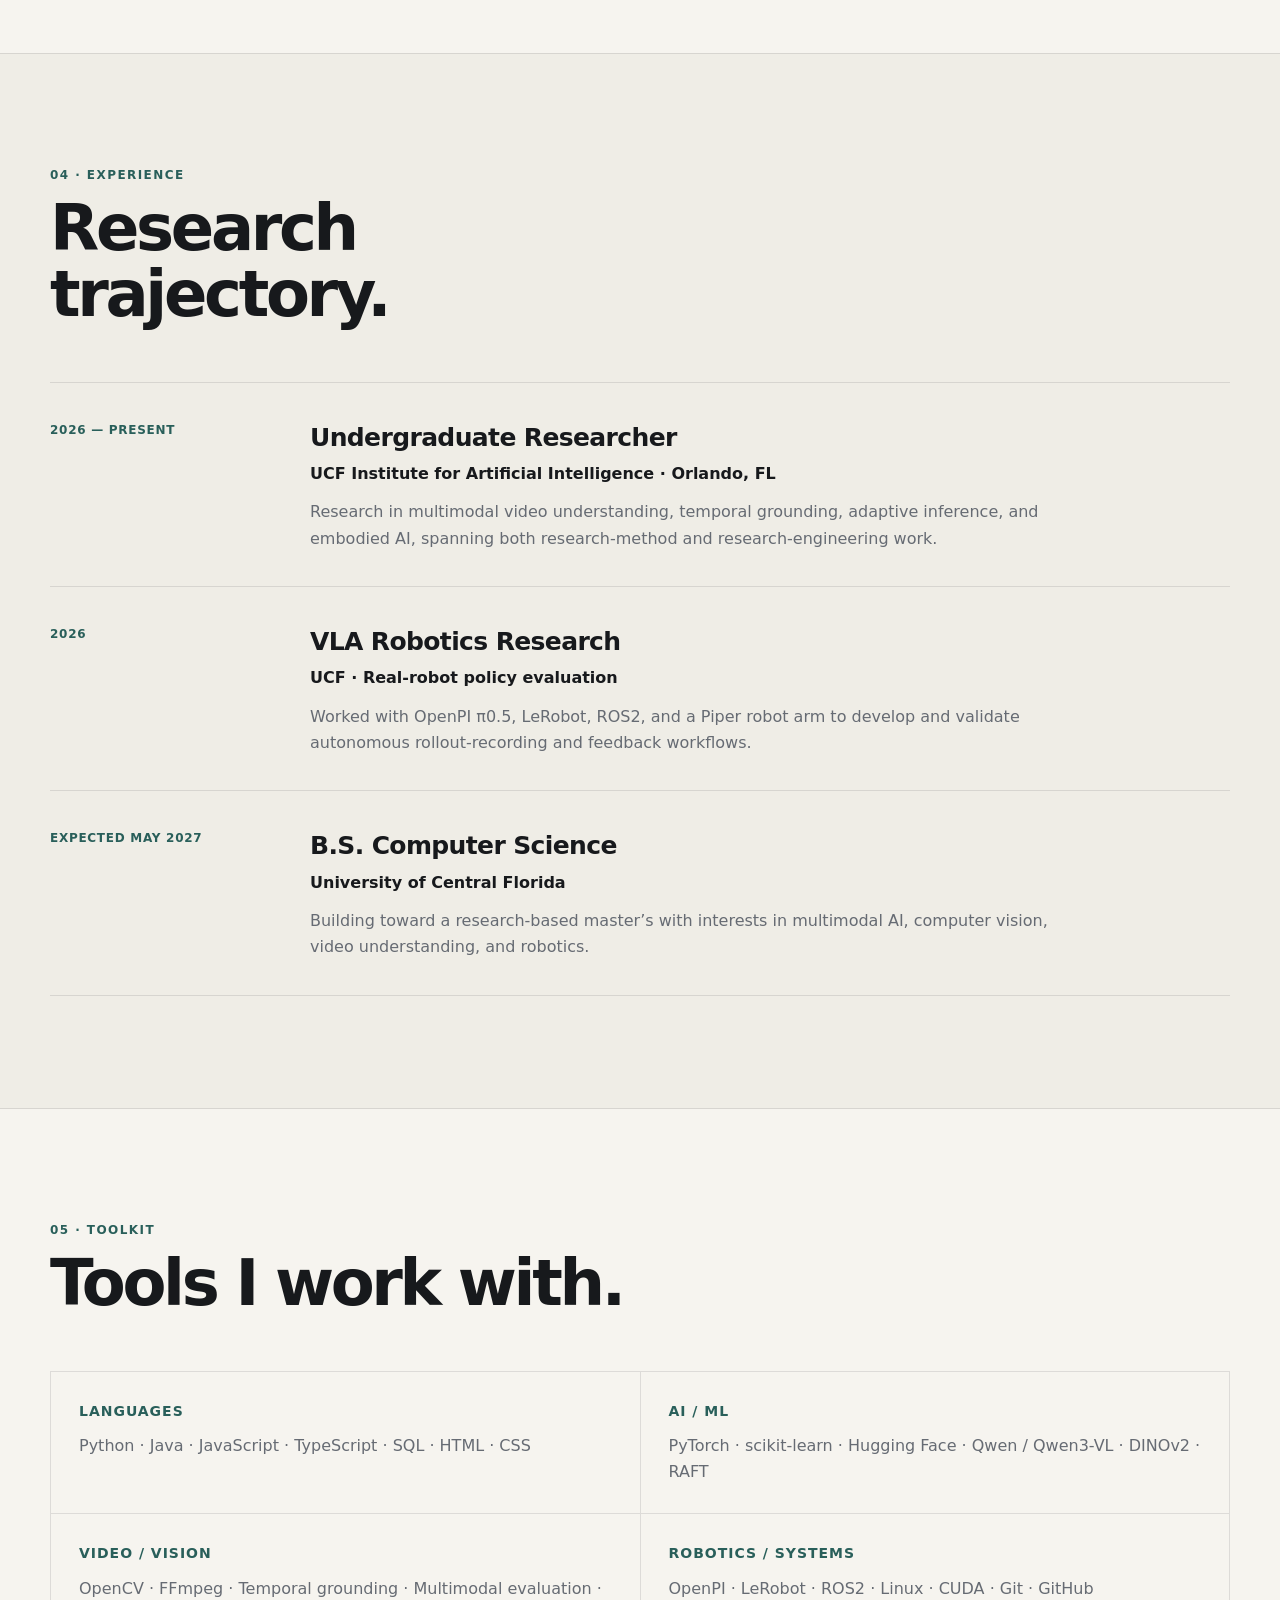
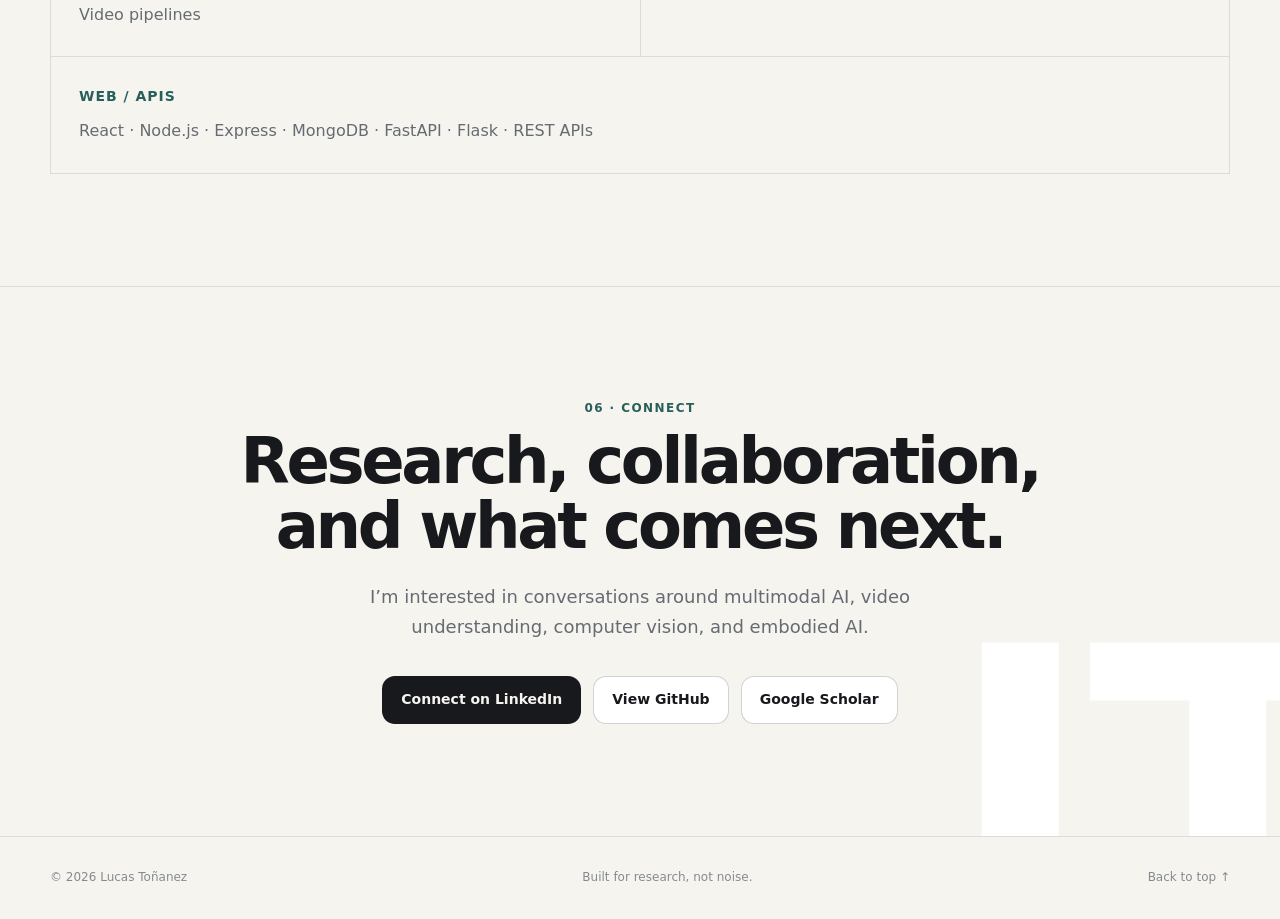
==== commit 6c3ef187: "Add headshot and system-aware theme default" ====
--- a/index.html
+++ b/index.html
@@ -10,6 +10,14 @@
   <meta property="og:type" content="website" />
   <meta property="og:url" content="https://lucastonanez.github.io/" />
   <title>Lucas Toñanez — Research Portfolio</title>
+  <script>
+    (() => {
+      const saved = localStorage.getItem('theme');
+      const systemDark = window.matchMedia('(prefers-color-scheme: dark)').matches;
+      document.documentElement.dataset.theme =
+        saved === 'light' || saved === 'dark' ? saved : (systemDark ? 'dark' : 'light');
+    })();
+  </script>
   <style>
 :root {
   --bg: #f6f4ef;
@@ -116,10 +124,8 @@
 .social-row a { color: var(--muted); font-size: 13px; font-weight: 650; border-bottom: 1px solid transparent; }
 .social-row a:hover { color: var(--text); border-color: var(--accent); }
 .hero-panel { background: linear-gradient(145deg, var(--surface), color-mix(in srgb, var(--surface-2) 92%, var(--accent) 8%)); border: 1px solid var(--line-strong); border-radius: 28px; padding: 28px; box-shadow: var(--shadow); }
-.monogram { height: 180px; border-radius: 20px; display: flex; align-items: center; justify-content: center; gap: 0; background: var(--bg); border: 1px solid var(--line); overflow: hidden; position: relative; margin-bottom: 26px; }
-.monogram::after { content: ""; position: absolute; width: 130px; height: 130px; border: 1px solid var(--accent); border-radius: 50%; opacity: .28; }
-.monogram span { font-size: 78px; font-weight: 850; letter-spacing: -.11em; line-height: 1; position: relative; z-index: 2; }
-.monogram span:last-child { color: var(--accent); }
+.portrait-frame { height: 300px; border-radius: 20px; background: #777; border: 1px solid var(--line); overflow: hidden; margin-bottom: 26px; }
+.portrait-frame img { display: block; width: 100%; height: 100%; object-fit: cover; object-position: center 20%; }
 .panel-label { color: var(--muted-2); text-transform: uppercase; letter-spacing: .12em; font-size: 11px; font-weight: 800; margin-bottom: 8px; }
 .panel-item { padding: 16px 0; border-top: 1px solid var(--line); }
 .panel-kicker { display: block; color: var(--muted); font-size: 11px; text-transform: uppercase; letter-spacing: .09em; margin-bottom: 4px; }
@@ -225,7 +231,7 @@
   .hero-role { font-size: 17px; }
   .hero-lede { font-size: 18px; }
   .hero-panel { padding: 20px; }
-  .monogram { height: 145px; }
+  .portrait-frame { height: min(76vw, 330px); }
   .quick-strip-inner { justify-content: flex-start; padding-block: 18px; }
   .publication-card { grid-template-columns: 1fr; padding: 26px; }
   .pub-number { width: 52px; height: 52px; }
@@ -317,8 +323,8 @@
         </div>
 
         <aside class="hero-panel reveal" aria-label="Research snapshot">
-          <div class="monogram" aria-hidden="true">
-            <span>L</span><span>T</span>
+          <div class="portrait-frame">
+            <img src="[data-uri]" alt="Professional headshot of Lucas Toñanez" width="490" height="583" fetchpriority="high" decoding="async" />
           </div>
           <div class="panel-label">Research snapshot</div>
           <div class="panel-item">
@@ -572,14 +578,31 @@
 const menuToggle = document.getElementById('menuToggle');
 const nav = document.getElementById('nav');
 
+const themeColorMeta = document.querySelector('meta[name="theme-color"]');
+const systemTheme = window.matchMedia('(prefers-color-scheme: dark)');
+
+function applyTheme(theme) {
+  root.dataset.theme = theme;
+  themeColorMeta?.setAttribute('content', theme === 'dark' ? '#0d1013' : '#f6f4ef');
+}
+
 const savedTheme = localStorage.getItem('theme');
-if (savedTheme === 'light' || savedTheme === 'dark') {
-  root.dataset.theme = savedTheme;
-}
+applyTheme(
+  savedTheme === 'light' || savedTheme === 'dark'
+    ? savedTheme
+    : (systemTheme.matches ? 'dark' : 'light')
+);
+
+systemTheme.addEventListener?.('change', (event) => {
+  const manualTheme = localStorage.getItem('theme');
+  if (manualTheme !== 'light' && manualTheme !== 'dark') {
+    applyTheme(event.matches ? 'dark' : 'light');
+  }
+});
 
 themeToggle?.addEventListener('click', () => {
   const next = root.dataset.theme === 'dark' ? 'light' : 'dark';
-  root.dataset.theme = next;
+  applyTheme(next);
   localStorage.setItem('theme', next);
 });
 
@@ -610,4 +633,4 @@
 
 </script>
 </body>
-</html>
+</html>
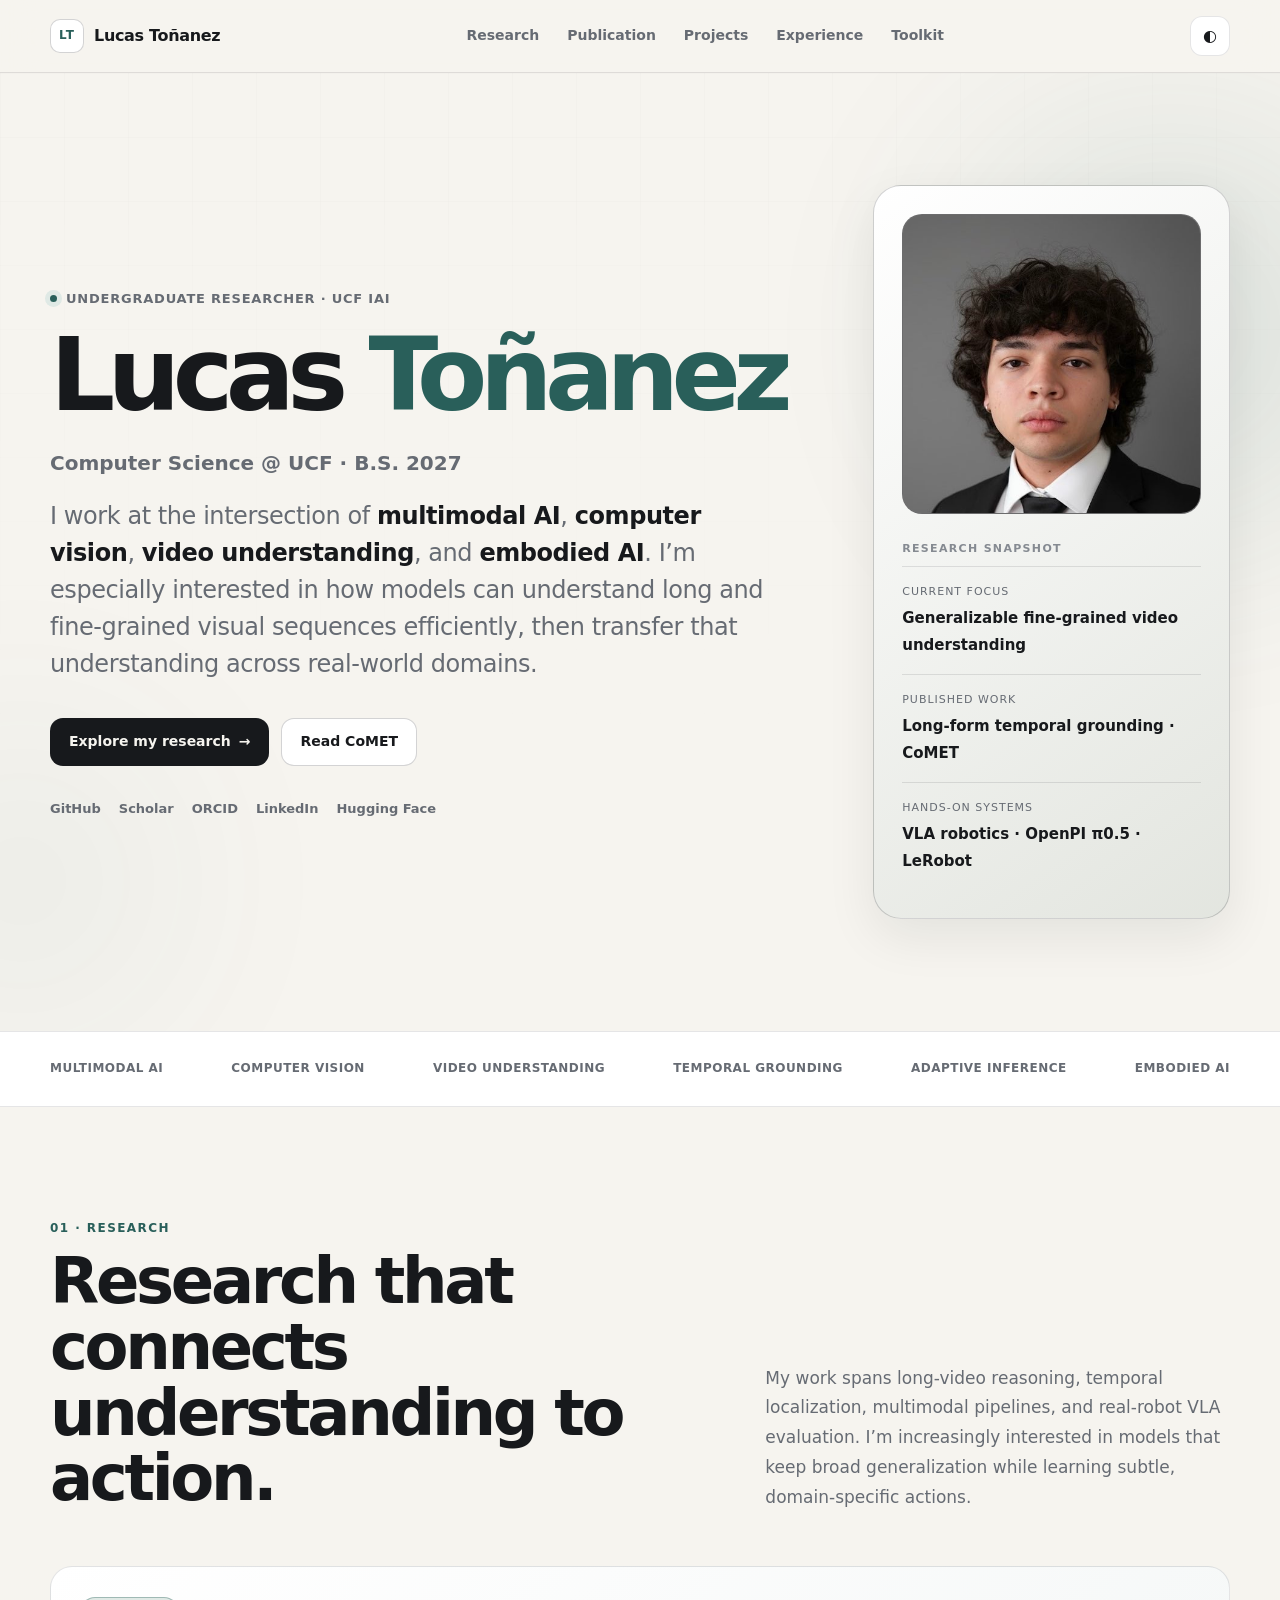
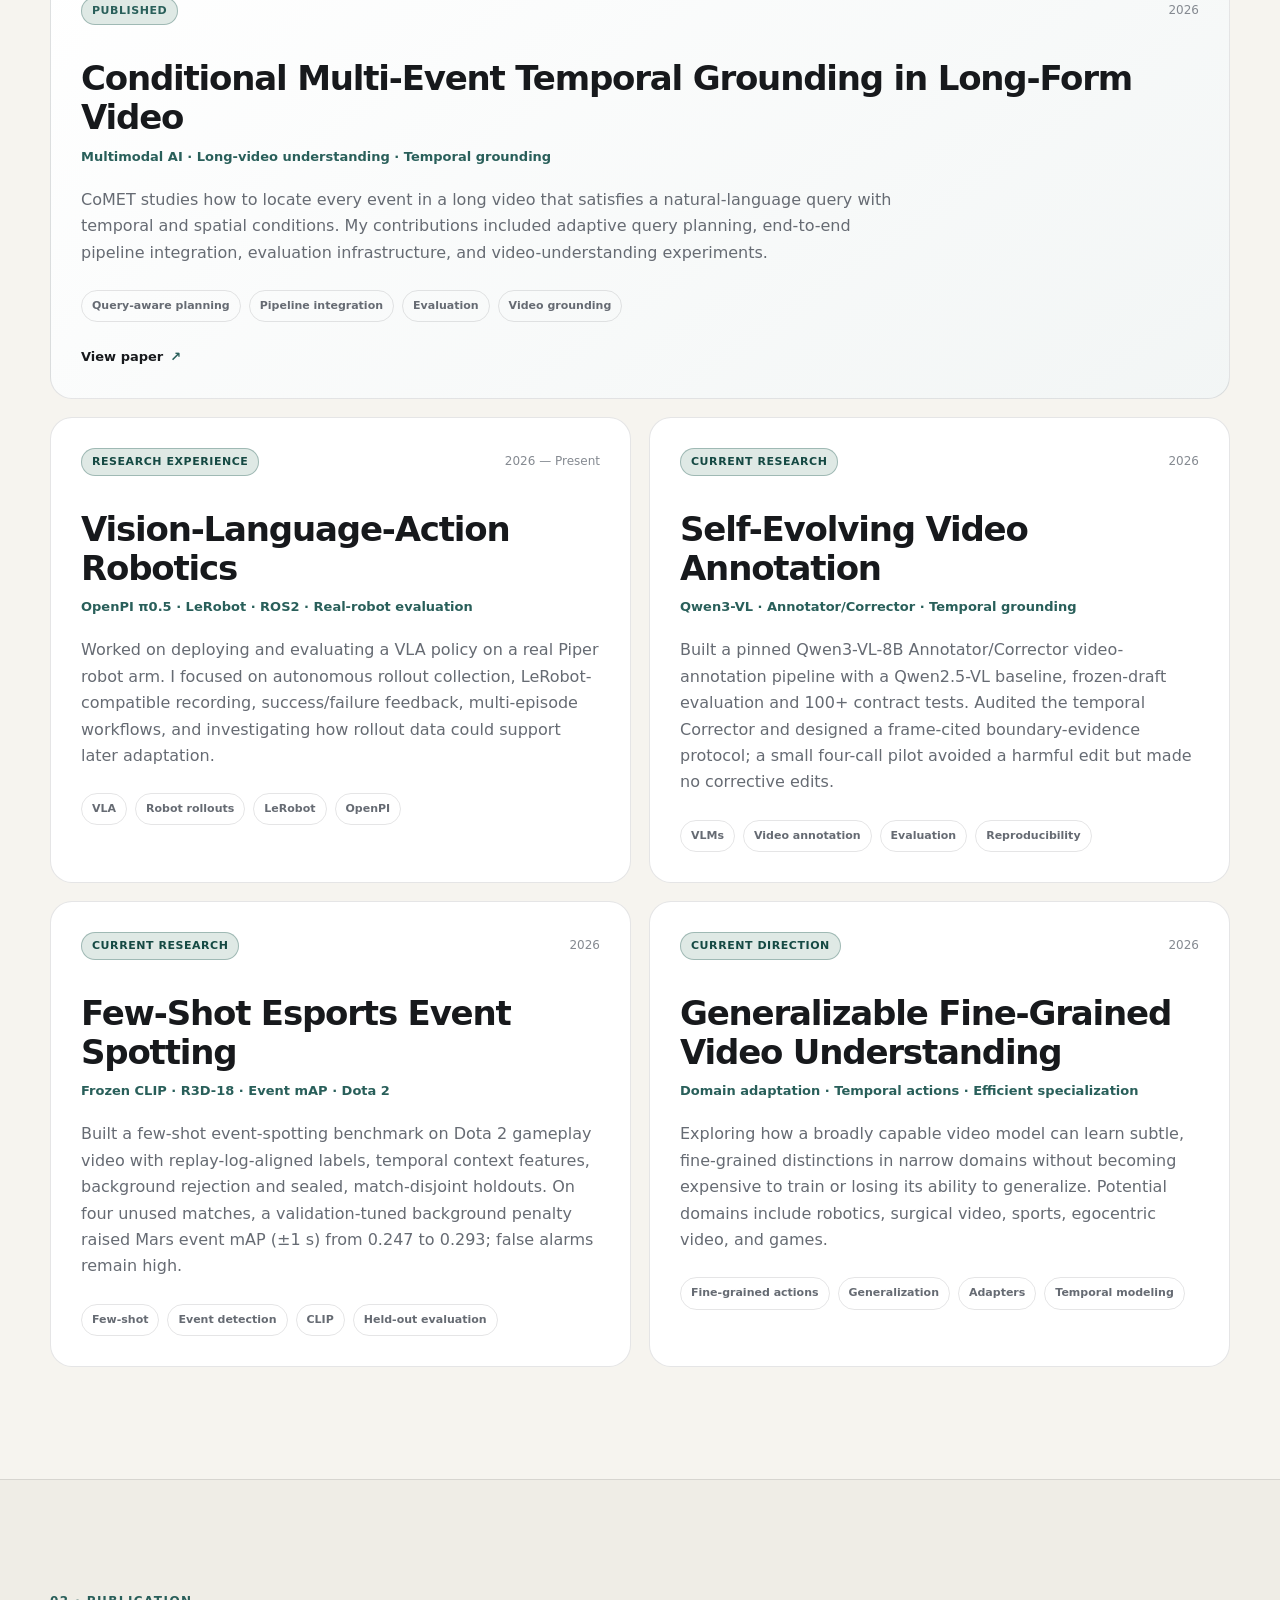
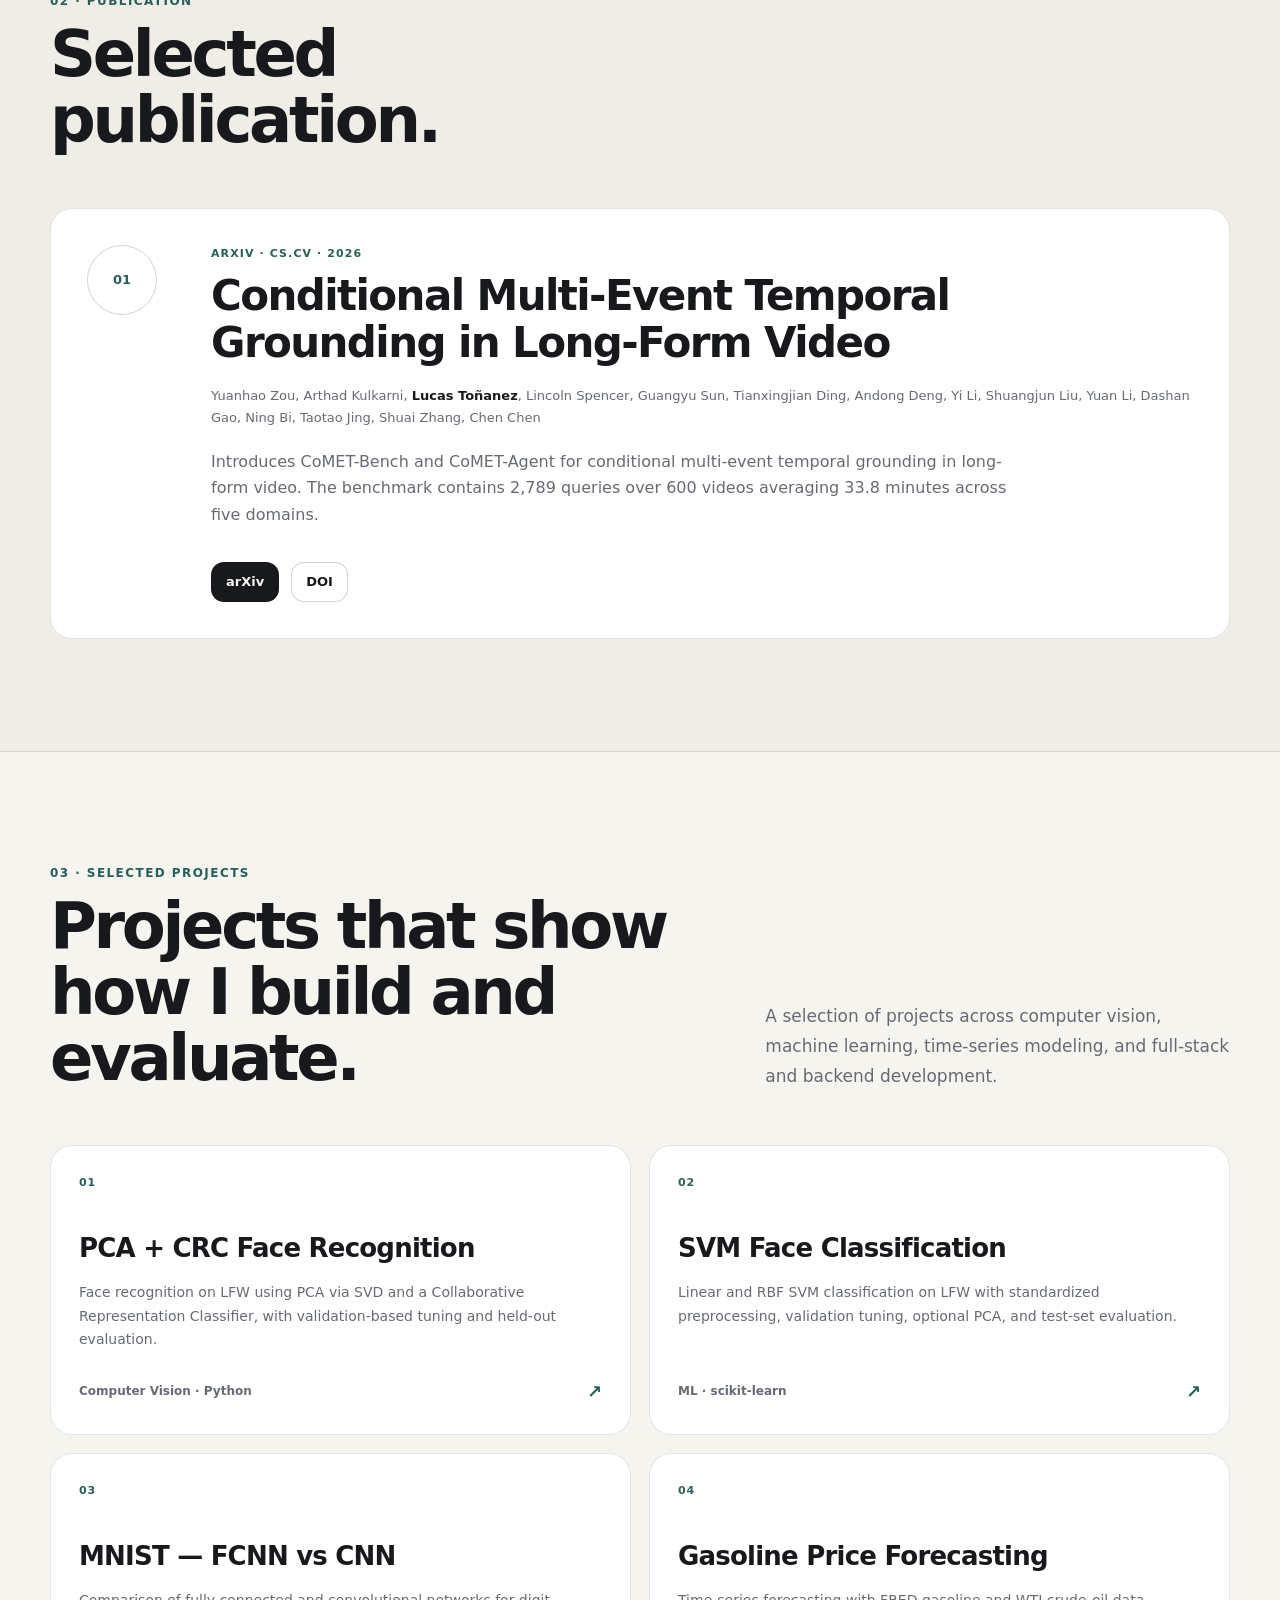
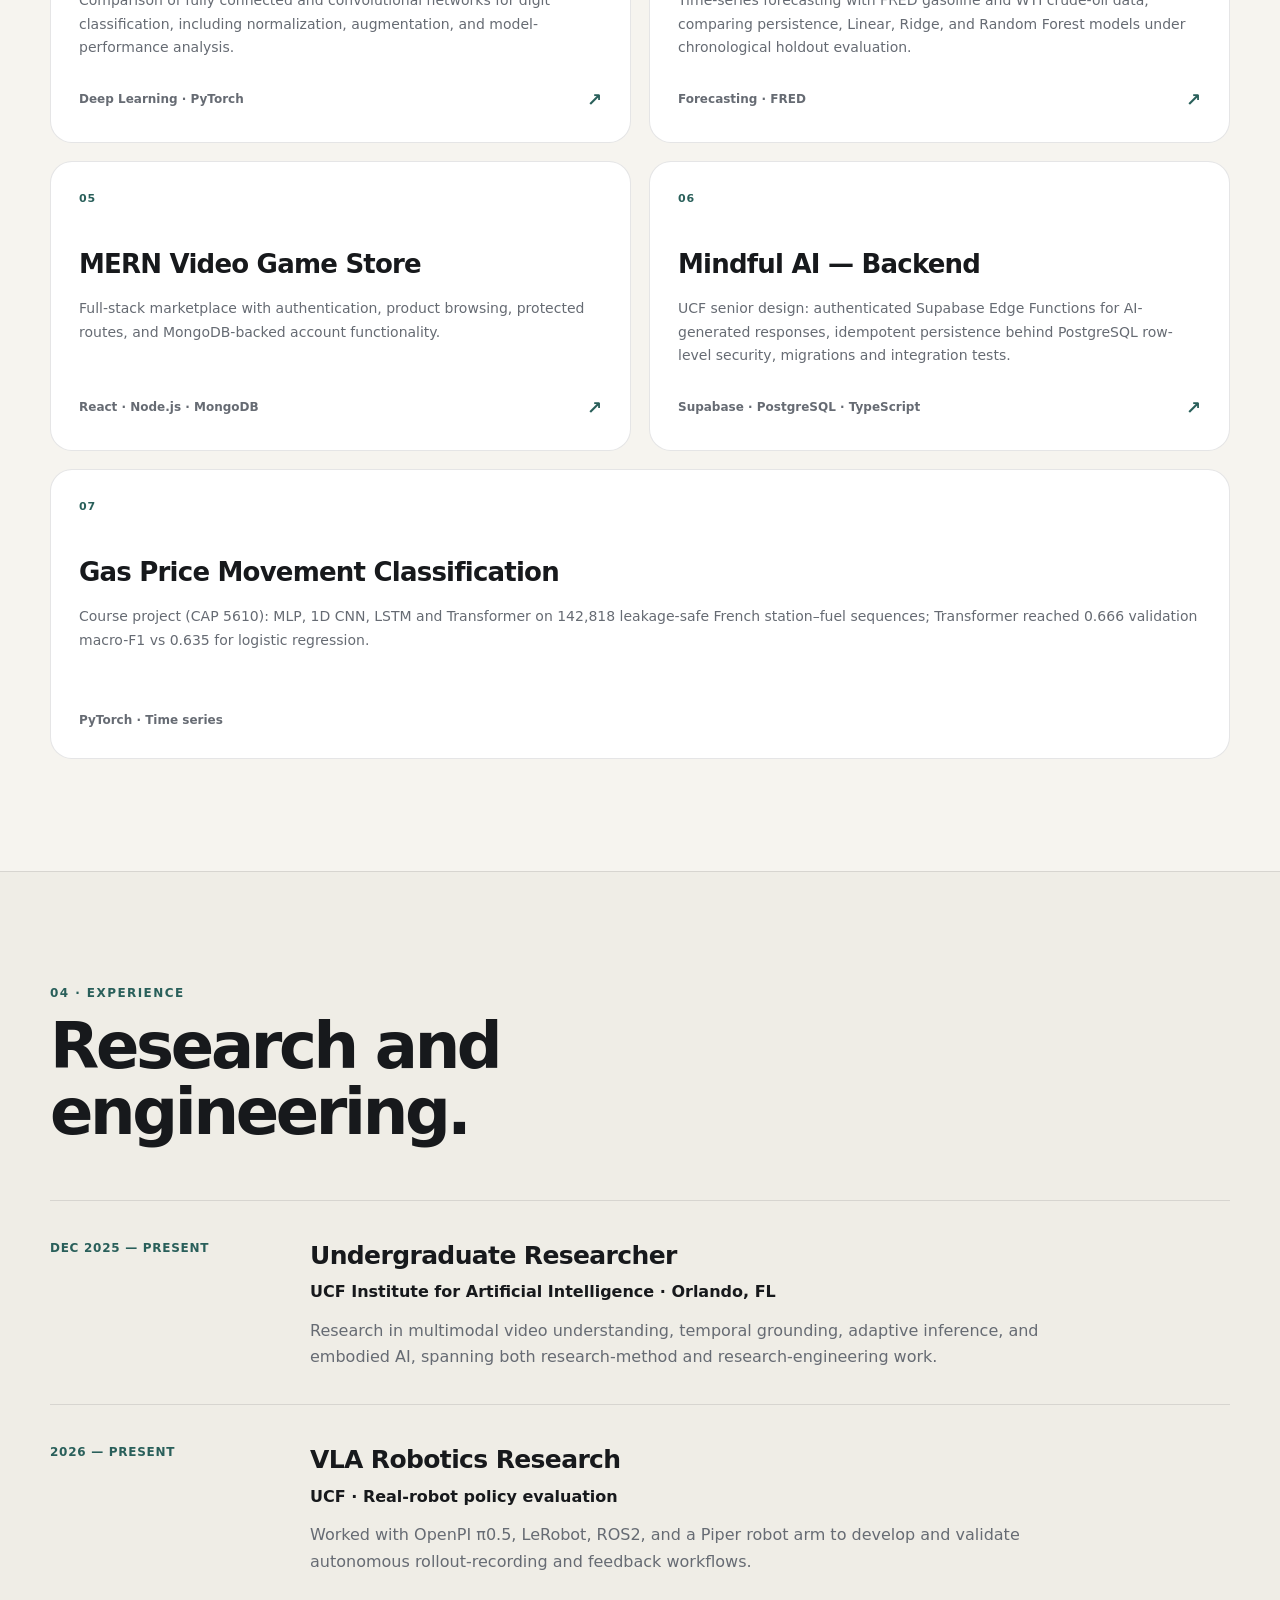
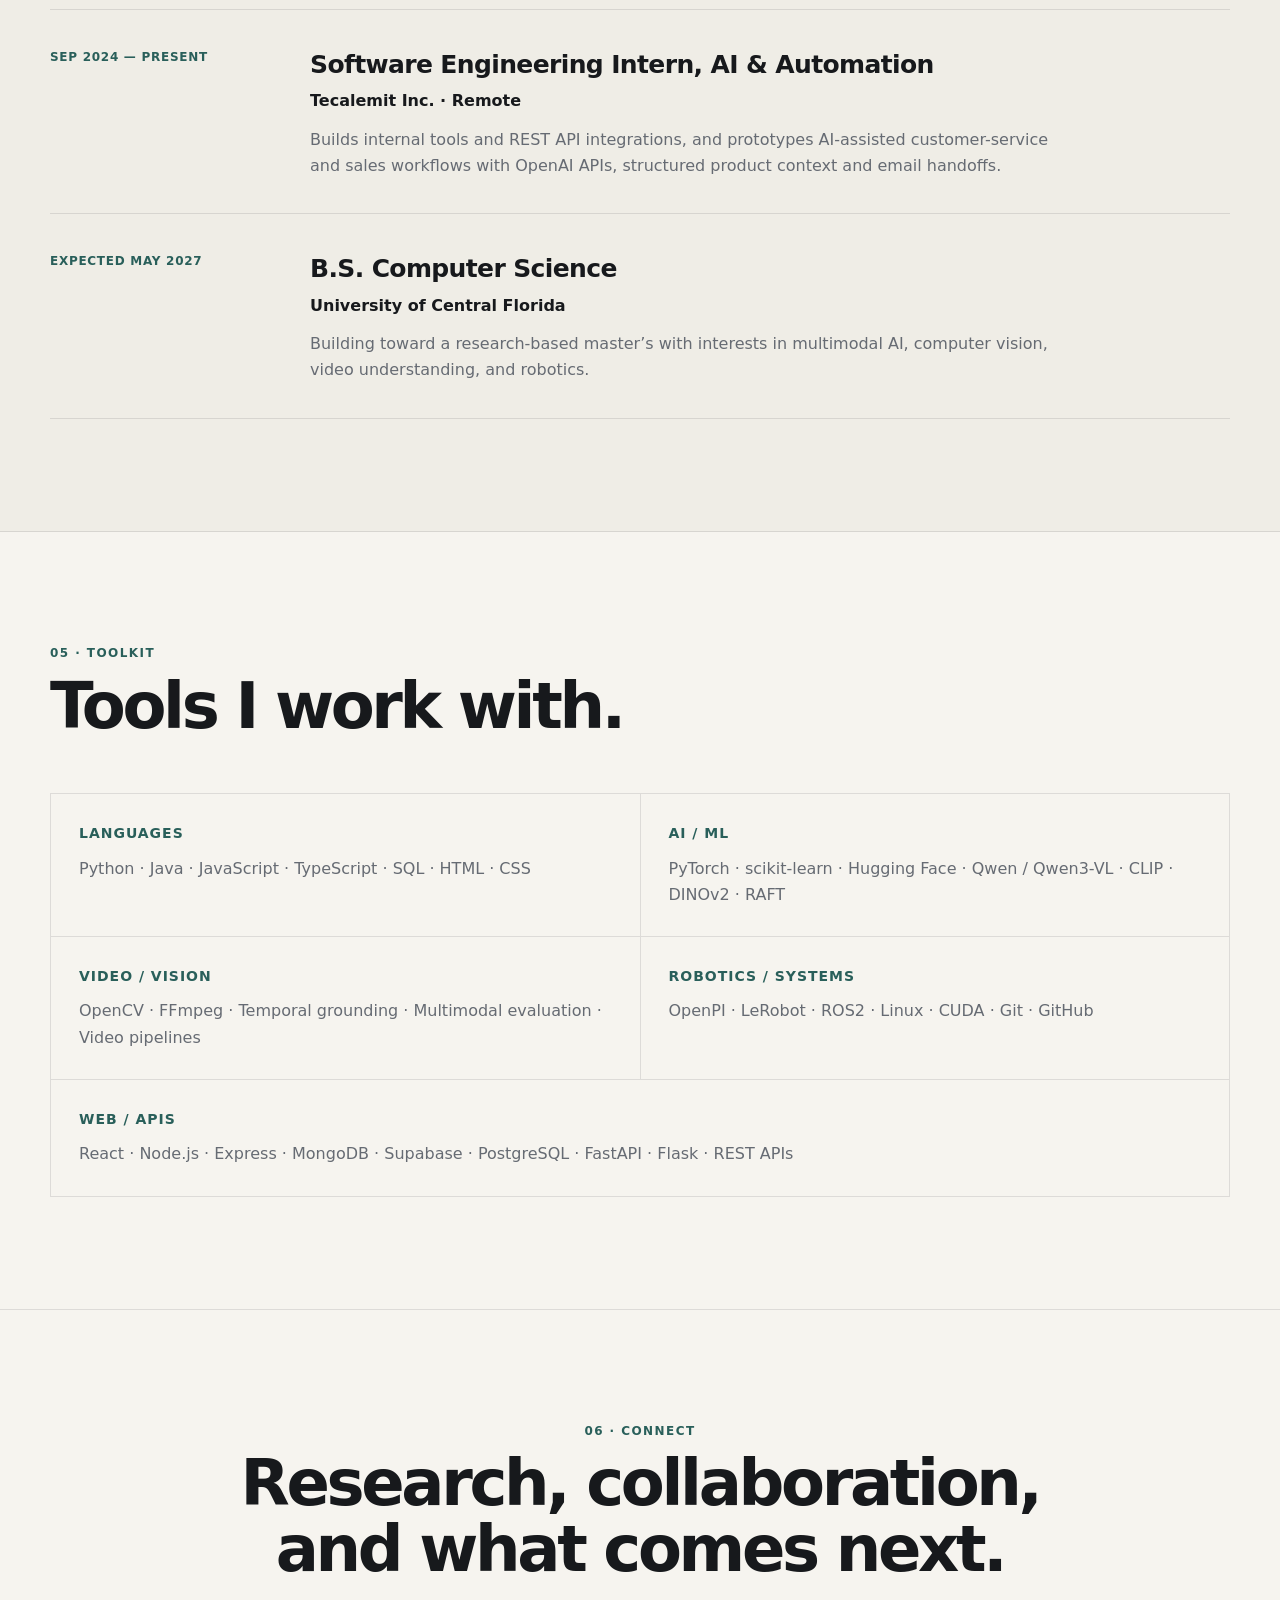
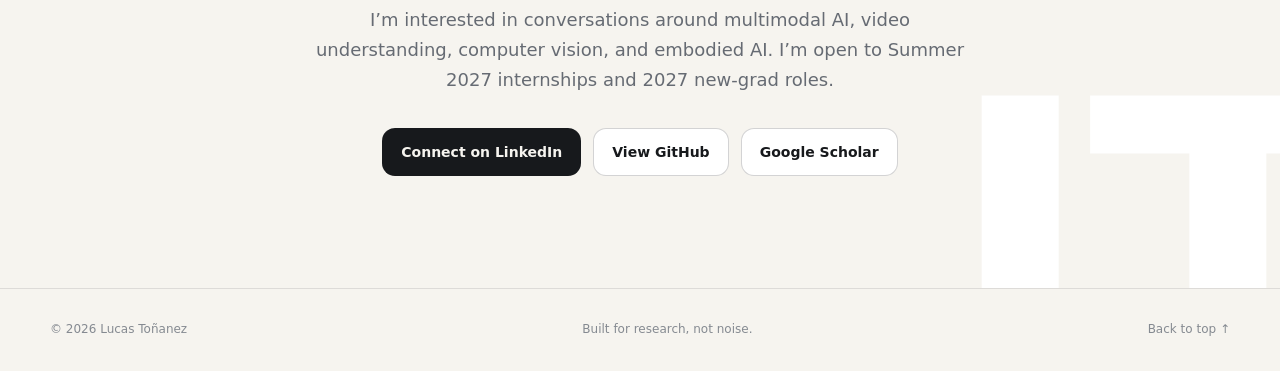
==== commit fe7b429c: "Add new IAI research, Tecalemit, Mindful AI and CAP 5610; fix dates" ====
--- a/index.html
+++ b/index.html
@@ -12,7 +12,7 @@
   <title>Lucas Toñanez — Research Portfolio</title>
   <script>
     (() => {
-      const saved = localStorage.getItem('theme');
+      const saved = localStorage.getItem('portfolioTheme');
       const systemDark = window.matchMedia('(prefers-color-scheme: dark)').matches;
       document.documentElement.dataset.theme =
         saved === 'light' || saved === 'dark' ? saved : (systemDark ? 'dark' : 'light');
@@ -388,7 +388,7 @@
           <article class="research-card reveal">
             <div class="card-topline">
               <span class="pill experience">Research experience</span>
-              <span class="year">2026</span>
+              <span class="year">2026 — Present</span>
             </div>
             <h3>Vision-Language-Action Robotics</h3>
             <p class="card-subtitle">OpenPI π0.5 · LeRobot · ROS2 · Real-robot evaluation</p>
@@ -397,6 +397,34 @@
               LeRobot-compatible recording, success/failure feedback, multi-episode workflows, and investigating how rollout data could support later adaptation.
             </p>
             <div class="tag-row"><span>VLA</span><span>Robot rollouts</span><span>LeRobot</span><span>OpenPI</span></div>
+          </article>
+
+          <article class="research-card reveal">
+            <div class="card-topline">
+              <span class="pill current">Current research</span>
+              <span class="year">2026</span>
+            </div>
+            <h3>Self-Evolving Video Annotation</h3>
+            <p class="card-subtitle">Qwen3-VL · Annotator/Corrector · Temporal grounding</p>
+            <p>
+              Built a pinned Qwen3-VL-8B Annotator/Corrector video-annotation pipeline with a Qwen2.5-VL baseline, frozen-draft evaluation and 100+ contract tests.
+              Audited the temporal Corrector and designed a frame-cited boundary-evidence protocol; a small four-call pilot avoided a harmful edit but made no corrective edits.
+            </p>
+            <div class="tag-row"><span>VLMs</span><span>Video annotation</span><span>Evaluation</span><span>Reproducibility</span></div>
+          </article>
+
+          <article class="research-card reveal">
+            <div class="card-topline">
+              <span class="pill current">Current research</span>
+              <span class="year">2026</span>
+            </div>
+            <h3>Few-Shot Esports Event Spotting</h3>
+            <p class="card-subtitle">Frozen CLIP · R3D-18 · Event mAP · Dota 2</p>
+            <p>
+              Built a few-shot event-spotting benchmark on Dota 2 gameplay video with replay-log-aligned labels, temporal context features, background rejection and sealed, match-disjoint holdouts.
+              On four unused matches, a validation-tuned background penalty raised Mars event mAP (±1 s) from 0.247 to 0.293; false alarms remain high.
+            </p>
+            <div class="tag-row"><span>Few-shot</span><span>Event detection</span><span>CLIP</span><span>Held-out evaluation</span></div>
           </article>
 
           <article class="research-card reveal">
@@ -451,7 +479,7 @@
             <p class="section-kicker">03 · Selected projects</p>
             <h2>Projects that show<br />how I build and evaluate.</h2>
           </div>
-          <p class="section-intro">A selection of public projects across computer vision, machine learning, time-series forecasting, and full-stack development.</p>
+          <p class="section-intro">A selection of projects across computer vision, machine learning, time-series modeling, and full-stack and backend development.</p>
         </div>
 
         <div class="projects-grid">
@@ -489,6 +517,20 @@
             <p>Full-stack marketplace with authentication, product browsing, protected routes, and MongoDB-backed account functionality.</p>
             <div class="project-footer"><span>React · Node.js · MongoDB</span><span>↗</span></div>
           </a>
+
+          <a class="project-card reveal" href="https://github.com/Mindful-AI-SD/Mindful-AI" target="_blank" rel="noreferrer">
+            <span class="project-index">06</span>
+            <h3>Mindful AI — Backend</h3>
+            <p>UCF senior design: authenticated Supabase Edge Functions for AI-generated responses, idempotent persistence behind PostgreSQL row-level security, migrations and integration tests.</p>
+            <div class="project-footer"><span>Supabase · PostgreSQL · TypeScript</span><span>↗</span></div>
+          </a>
+
+          <div class="project-card reveal">
+            <span class="project-index">07</span>
+            <h3>Gas Price Movement Classification</h3>
+            <p>Course project (CAP 5610): MLP, 1D CNN, LSTM and Transformer on 142,818 leakage-safe French station–fuel sequences; Transformer reached 0.666 validation macro-F1 vs 0.635 for logistic regression.</p>
+            <div class="project-footer"><span>PyTorch · Time series</span><span></span></div>
+          </div>
         </div>
       </div>
     </section>
@@ -498,13 +540,13 @@
         <div class="section-head reveal">
           <div>
             <p class="section-kicker">04 · Experience</p>
-            <h2>Research trajectory.</h2>
+            <h2>Research and engineering.</h2>
           </div>
         </div>
 
         <div class="timeline">
           <article class="timeline-item reveal">
-            <div class="timeline-date">2026 — Present</div>
+            <div class="timeline-date">Dec 2025 — Present</div>
             <div class="timeline-content">
               <h3>Undergraduate Researcher</h3>
               <p class="timeline-org">UCF Institute for Artificial Intelligence · Orlando, FL</p>
@@ -512,11 +554,19 @@
             </div>
           </article>
           <article class="timeline-item reveal">
-            <div class="timeline-date">2026</div>
+            <div class="timeline-date">2026 — Present</div>
             <div class="timeline-content">
               <h3>VLA Robotics Research</h3>
               <p class="timeline-org">UCF · Real-robot policy evaluation</p>
               <p>Worked with OpenPI π0.5, LeRobot, ROS2, and a Piper robot arm to develop and validate autonomous rollout-recording and feedback workflows.</p>
+            </div>
+          </article>
+          <article class="timeline-item reveal">
+            <div class="timeline-date">Sep 2024 — Present</div>
+            <div class="timeline-content">
+              <h3>Software Engineering Intern, AI &amp; Automation</h3>
+              <p class="timeline-org">Tecalemit Inc. · Remote</p>
+              <p>Builds internal tools and REST API integrations, and prototypes AI-assisted customer-service and sales workflows with OpenAI APIs, structured product context and email handoffs.</p>
             </div>
           </article>
           <article class="timeline-item reveal">
@@ -542,10 +592,10 @@
 
         <div class="tool-grid reveal">
           <div class="tool-group"><h3>Languages</h3><p>Python · Java · JavaScript · TypeScript · SQL · HTML · CSS</p></div>
-          <div class="tool-group"><h3>AI / ML</h3><p>PyTorch · scikit-learn · Hugging Face · Qwen / Qwen3-VL · DINOv2 · RAFT</p></div>
+          <div class="tool-group"><h3>AI / ML</h3><p>PyTorch · scikit-learn · Hugging Face · Qwen / Qwen3-VL · CLIP · DINOv2 · RAFT</p></div>
           <div class="tool-group"><h3>Video / Vision</h3><p>OpenCV · FFmpeg · Temporal grounding · Multimodal evaluation · Video pipelines</p></div>
           <div class="tool-group"><h3>Robotics / Systems</h3><p>OpenPI · LeRobot · ROS2 · Linux · CUDA · Git · GitHub</p></div>
-          <div class="tool-group"><h3>Web / APIs</h3><p>React · Node.js · Express · MongoDB · FastAPI · Flask · REST APIs</p></div>
+          <div class="tool-group"><h3>Web / APIs</h3><p>React · Node.js · Express · MongoDB · Supabase · PostgreSQL · FastAPI · Flask · REST APIs</p></div>
         </div>
       </div>
     </section>
@@ -554,7 +604,7 @@
       <div class="container contact-inner reveal">
         <p class="section-kicker">06 · Connect</p>
         <h2>Research, collaboration,<br />and what comes next.</h2>
-        <p>I’m interested in conversations around multimodal AI, video understanding, computer vision, and embodied AI.</p>
+        <p>I’m interested in conversations around multimodal AI, video understanding, computer vision, and embodied AI. I’m open to Summer 2027 internships and 2027 new-grad roles.</p>
         <div class="contact-links">
           <a class="button primary" href="https://www.linkedin.com/in/lucastonanez/" target="_blank" rel="noreferrer">Connect on LinkedIn</a>
           <a class="button secondary" href="https://github.com/LucasTonanez" target="_blank" rel="noreferrer">View GitHub</a>
@@ -586,7 +636,7 @@
   themeColorMeta?.setAttribute('content', theme === 'dark' ? '#0d1013' : '#f6f4ef');
 }
 
-const savedTheme = localStorage.getItem('theme');
+const savedTheme = localStorage.getItem('portfolioTheme');
 applyTheme(
   savedTheme === 'light' || savedTheme === 'dark'
     ? savedTheme
@@ -594,7 +644,7 @@
 );
 
 systemTheme.addEventListener?.('change', (event) => {
-  const manualTheme = localStorage.getItem('theme');
+  const manualTheme = localStorage.getItem('portfolioTheme');
   if (manualTheme !== 'light' && manualTheme !== 'dark') {
     applyTheme(event.matches ? 'dark' : 'light');
   }
@@ -603,7 +653,7 @@
 themeToggle?.addEventListener('click', () => {
   const next = root.dataset.theme === 'dark' ? 'light' : 'dark';
   applyTheme(next);
-  localStorage.setItem('theme', next);
+  localStorage.setItem('portfolioTheme', next);
 });
 
 menuToggle?.addEventListener('click', () => {
@@ -633,4 +683,4 @@
 
 </script>
 </body>
-</html>+</html>
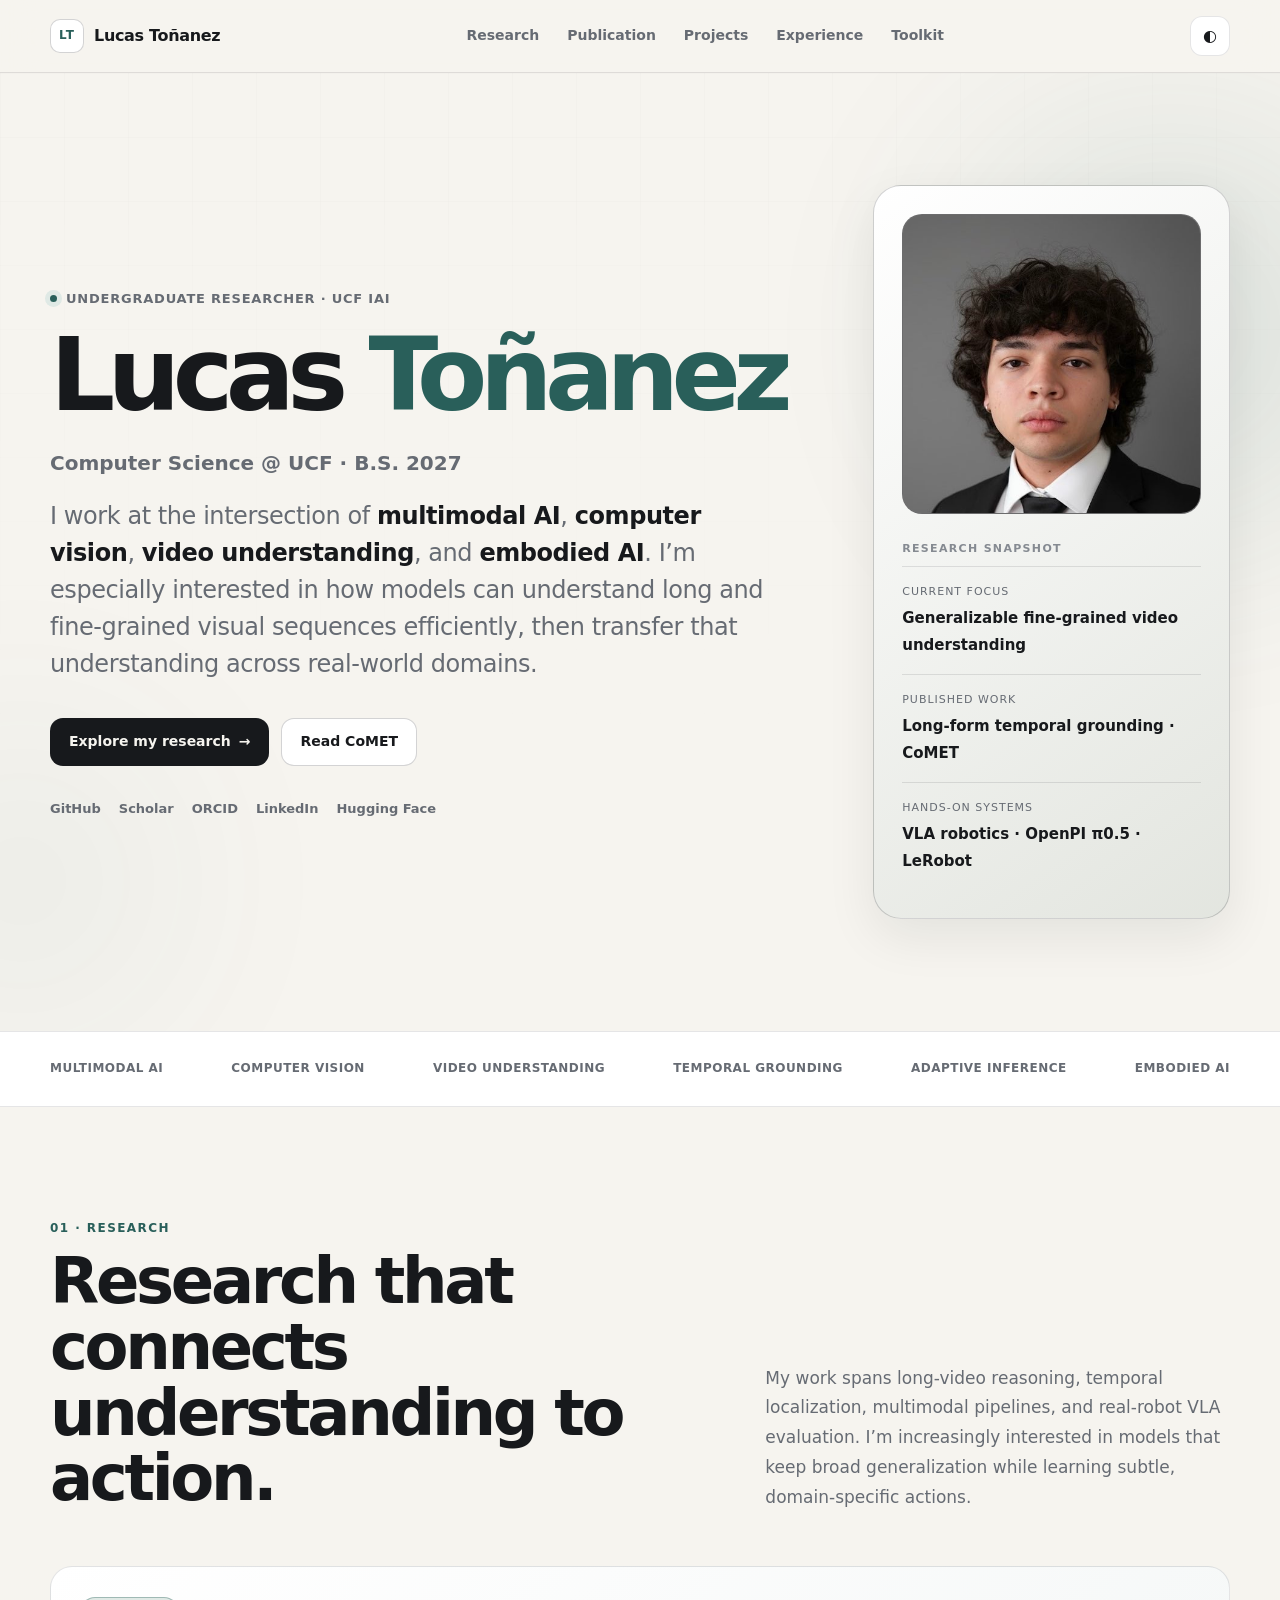
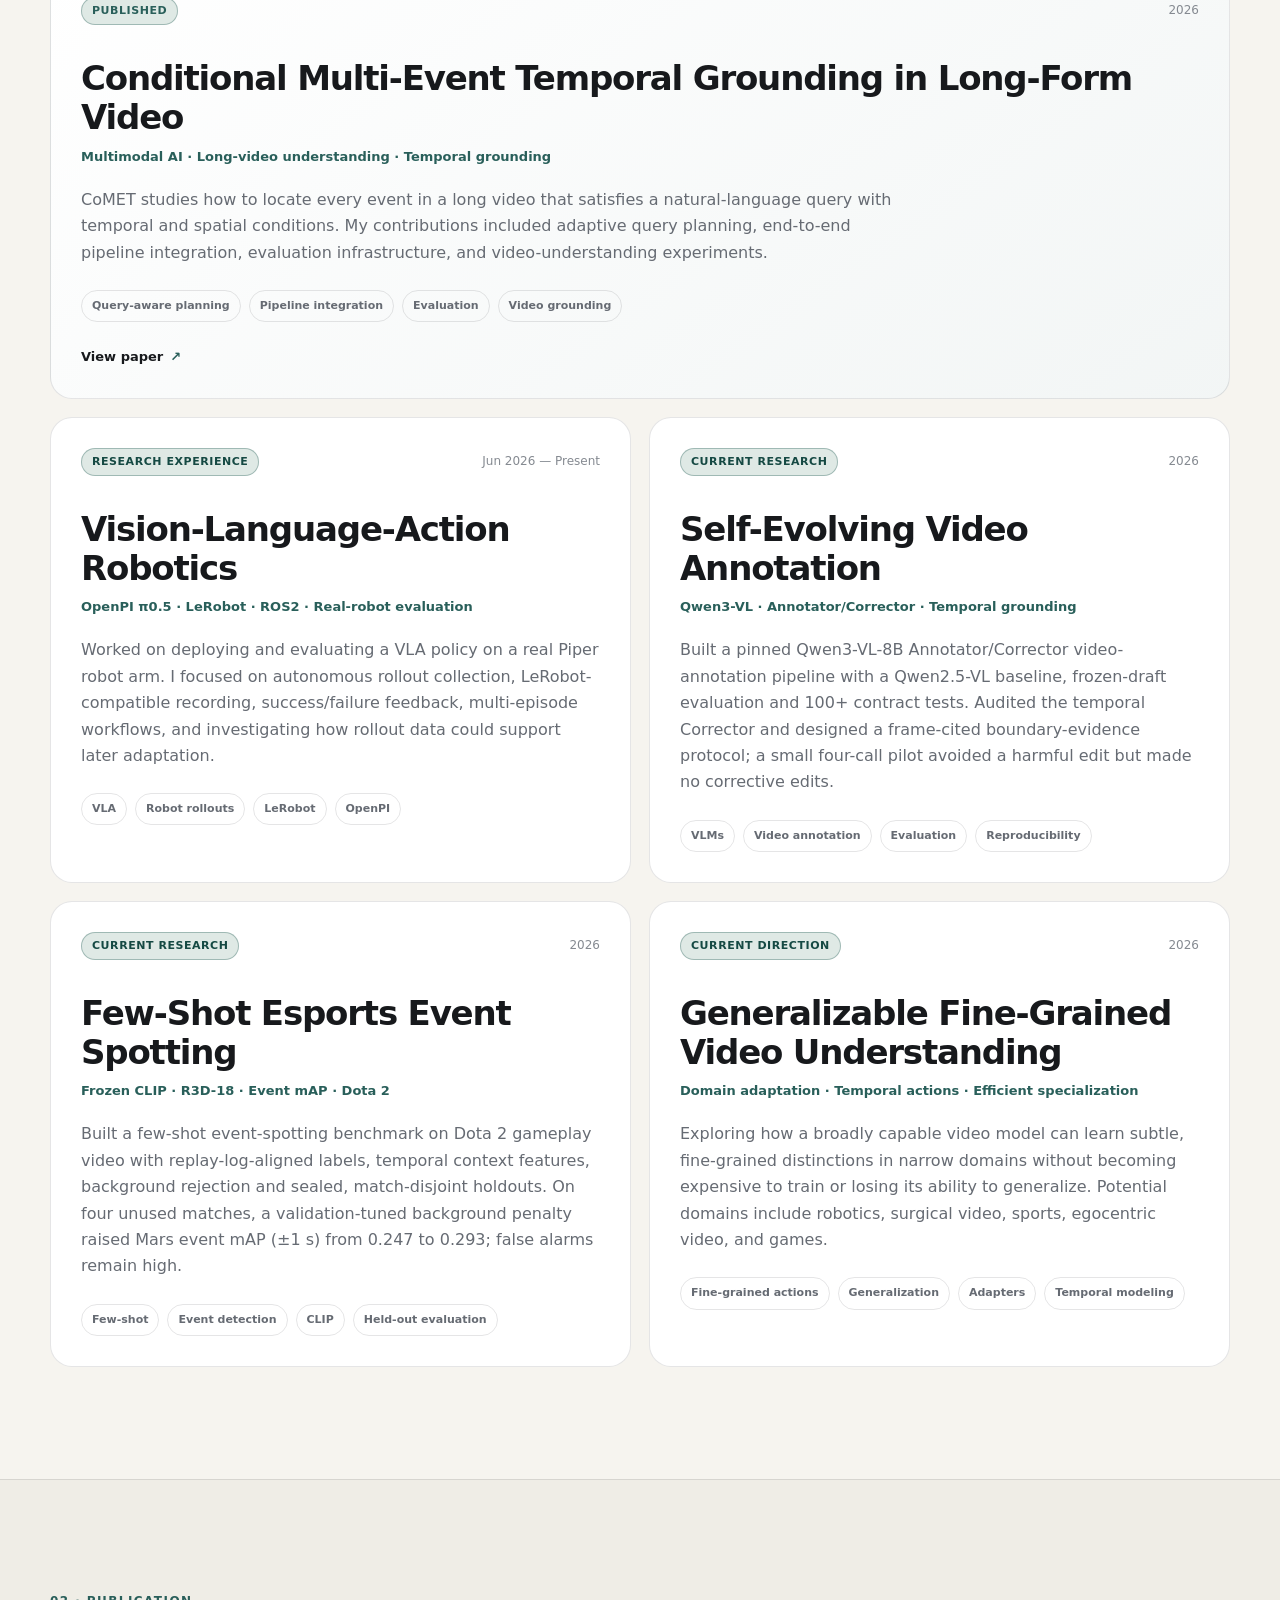
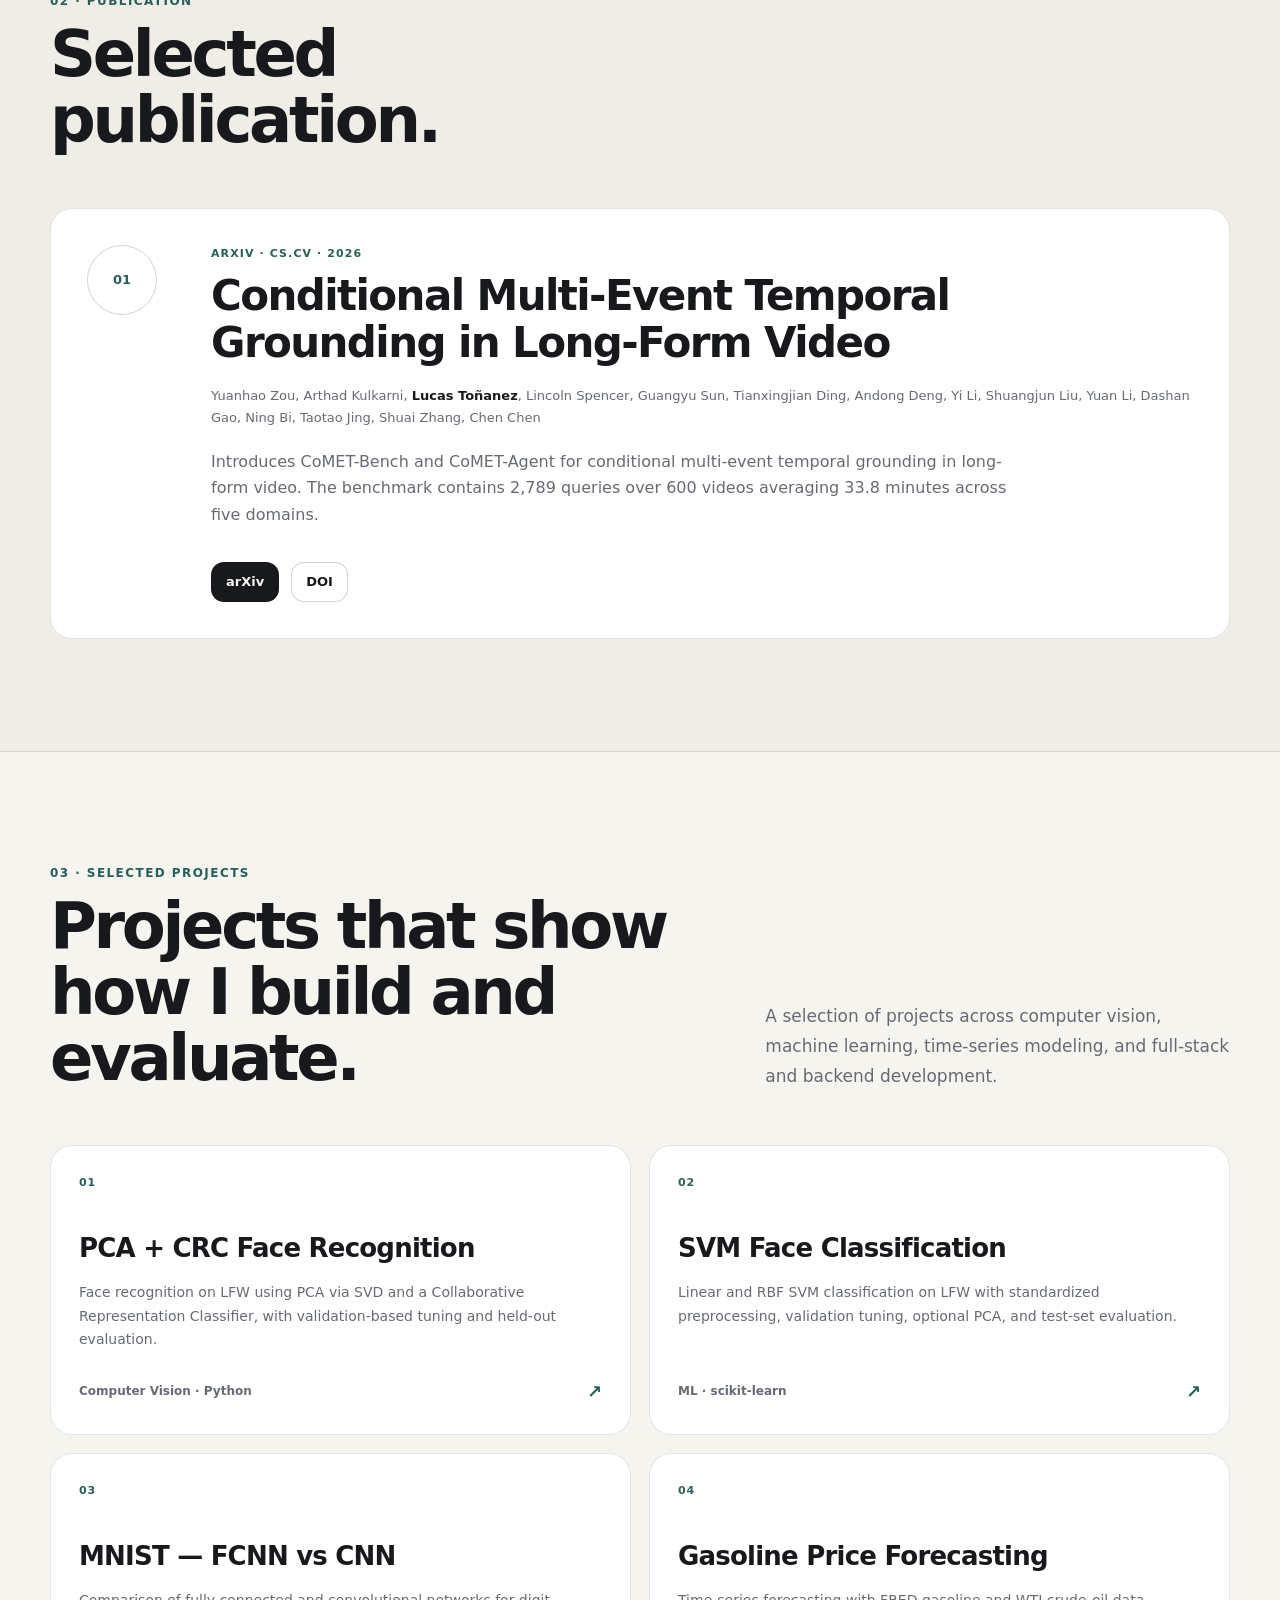
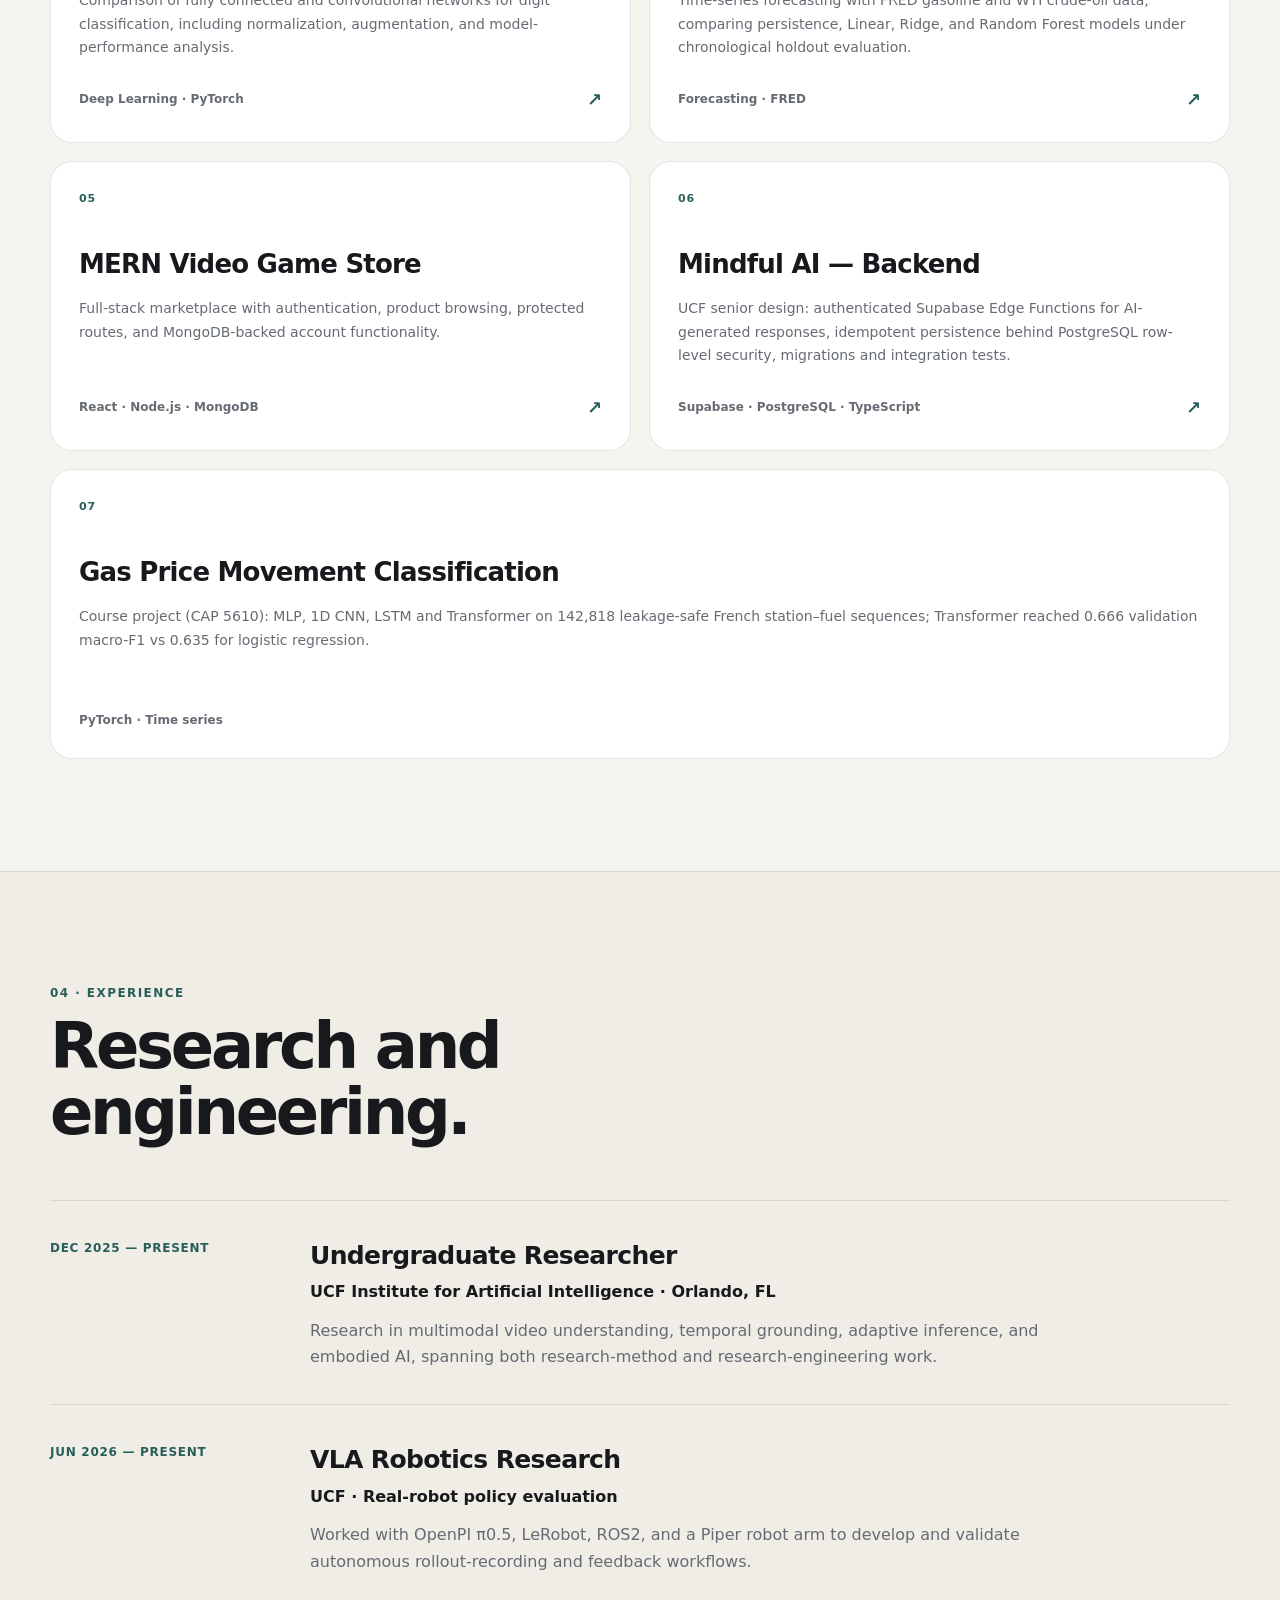
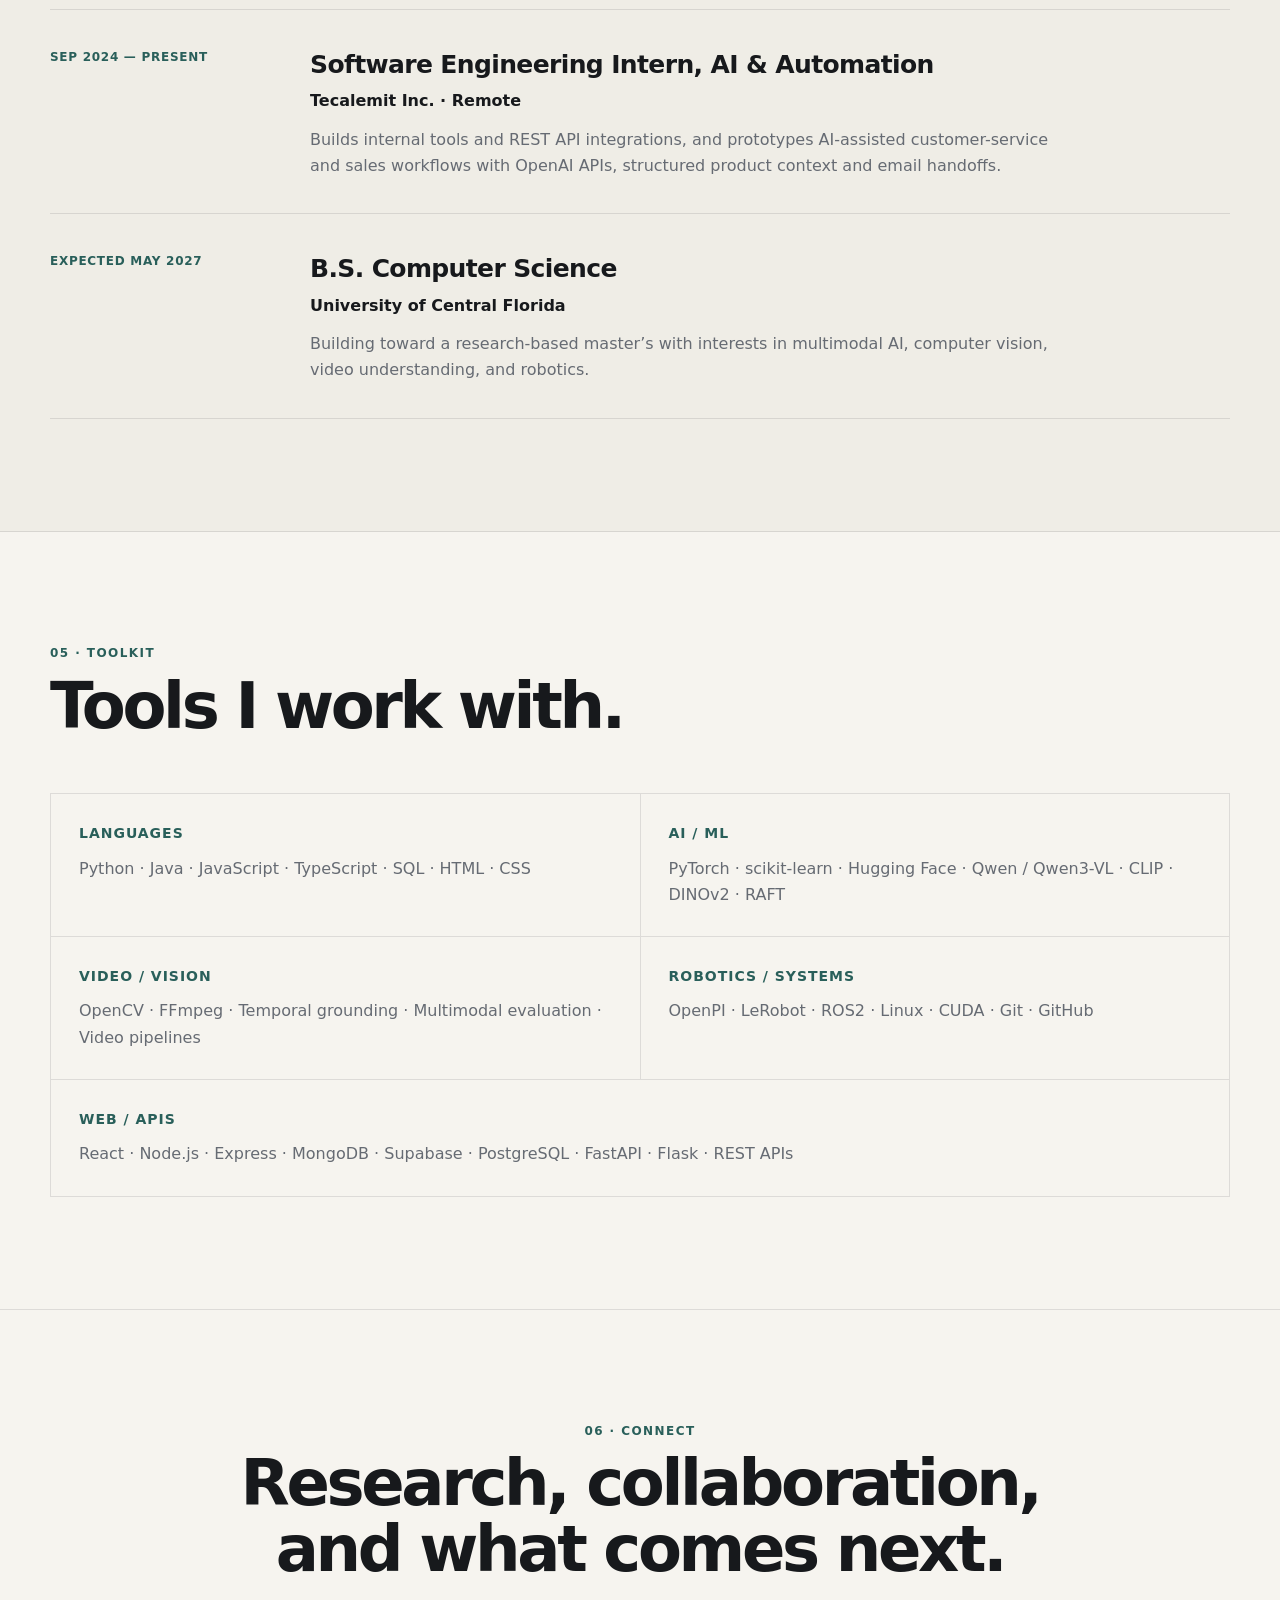
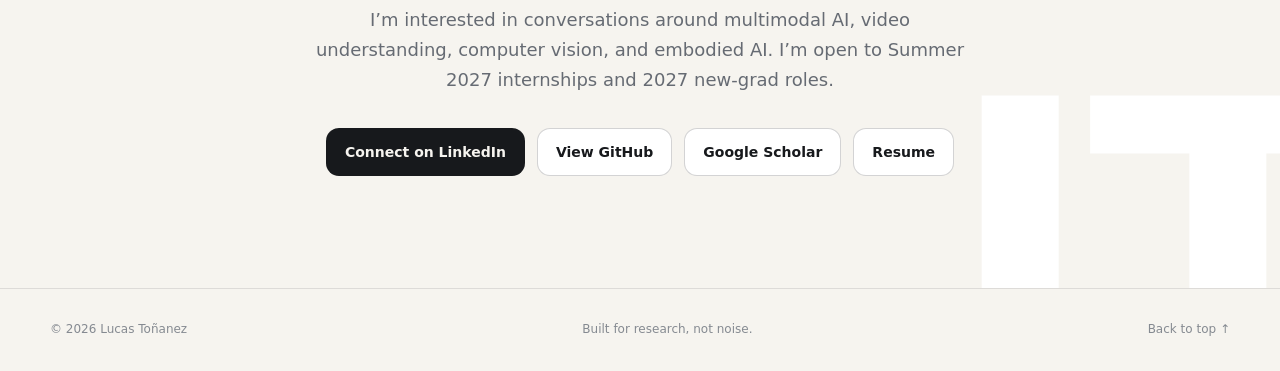
==== commit df22dbe4: "Link resume page; VLA research since Jun 2026" ====
--- a/index.html
+++ b/index.html
@@ -388,7 +388,7 @@
           <article class="research-card reveal">
             <div class="card-topline">
               <span class="pill experience">Research experience</span>
-              <span class="year">2026 — Present</span>
+              <span class="year">Jun 2026 — Present</span>
             </div>
             <h3>Vision-Language-Action Robotics</h3>
             <p class="card-subtitle">OpenPI π0.5 · LeRobot · ROS2 · Real-robot evaluation</p>
@@ -554,7 +554,7 @@
             </div>
           </article>
           <article class="timeline-item reveal">
-            <div class="timeline-date">2026 — Present</div>
+            <div class="timeline-date">Jun 2026 — Present</div>
             <div class="timeline-content">
               <h3>VLA Robotics Research</h3>
               <p class="timeline-org">UCF · Real-robot policy evaluation</p>
@@ -609,6 +609,7 @@
           <a class="button primary" href="https://www.linkedin.com/in/lucastonanez/" target="_blank" rel="noreferrer">Connect on LinkedIn</a>
           <a class="button secondary" href="https://github.com/LucasTonanez" target="_blank" rel="noreferrer">View GitHub</a>
           <a class="button secondary" href="https://scholar.google.com/citations?user=_m8GsgUAAAAJ&hl=en" target="_blank" rel="noreferrer">Google Scholar</a>
+          <a class="button secondary" href="resume.html">Resume</a>
         </div>
       </div>
     </section>
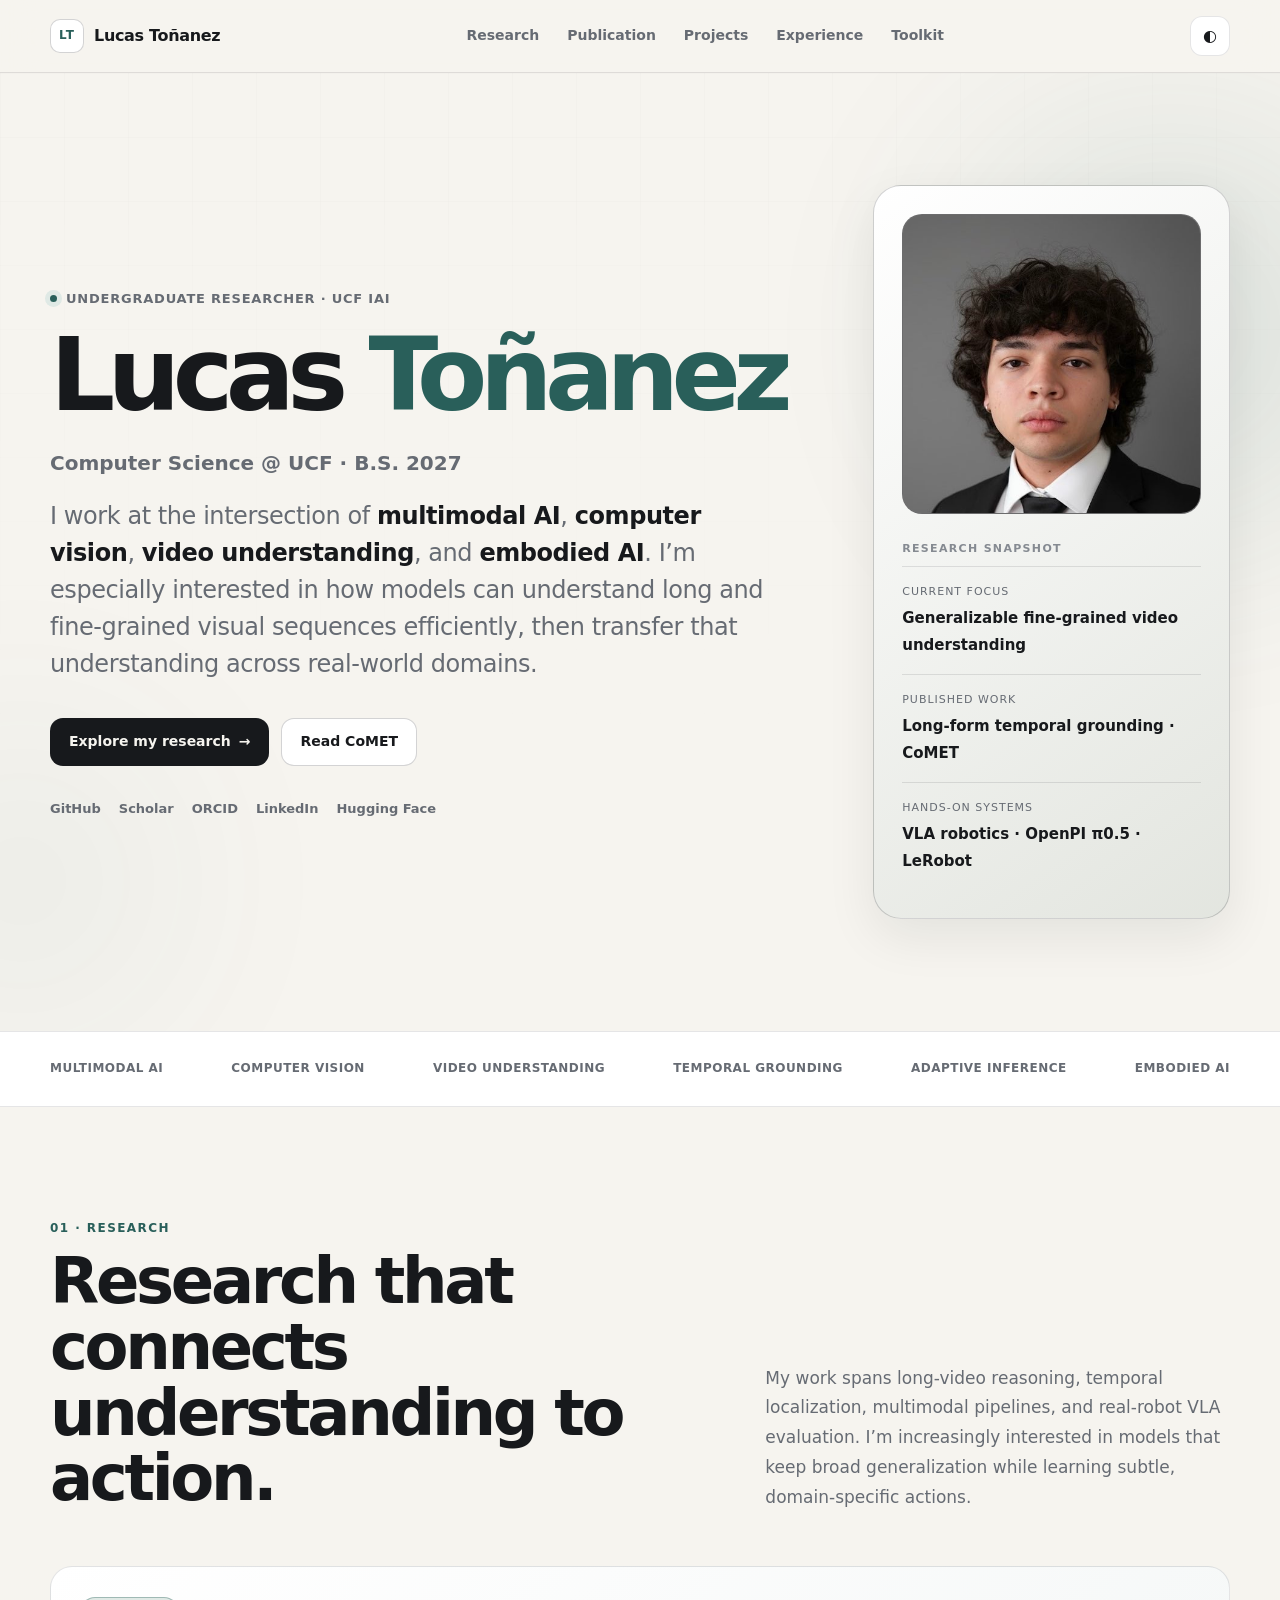
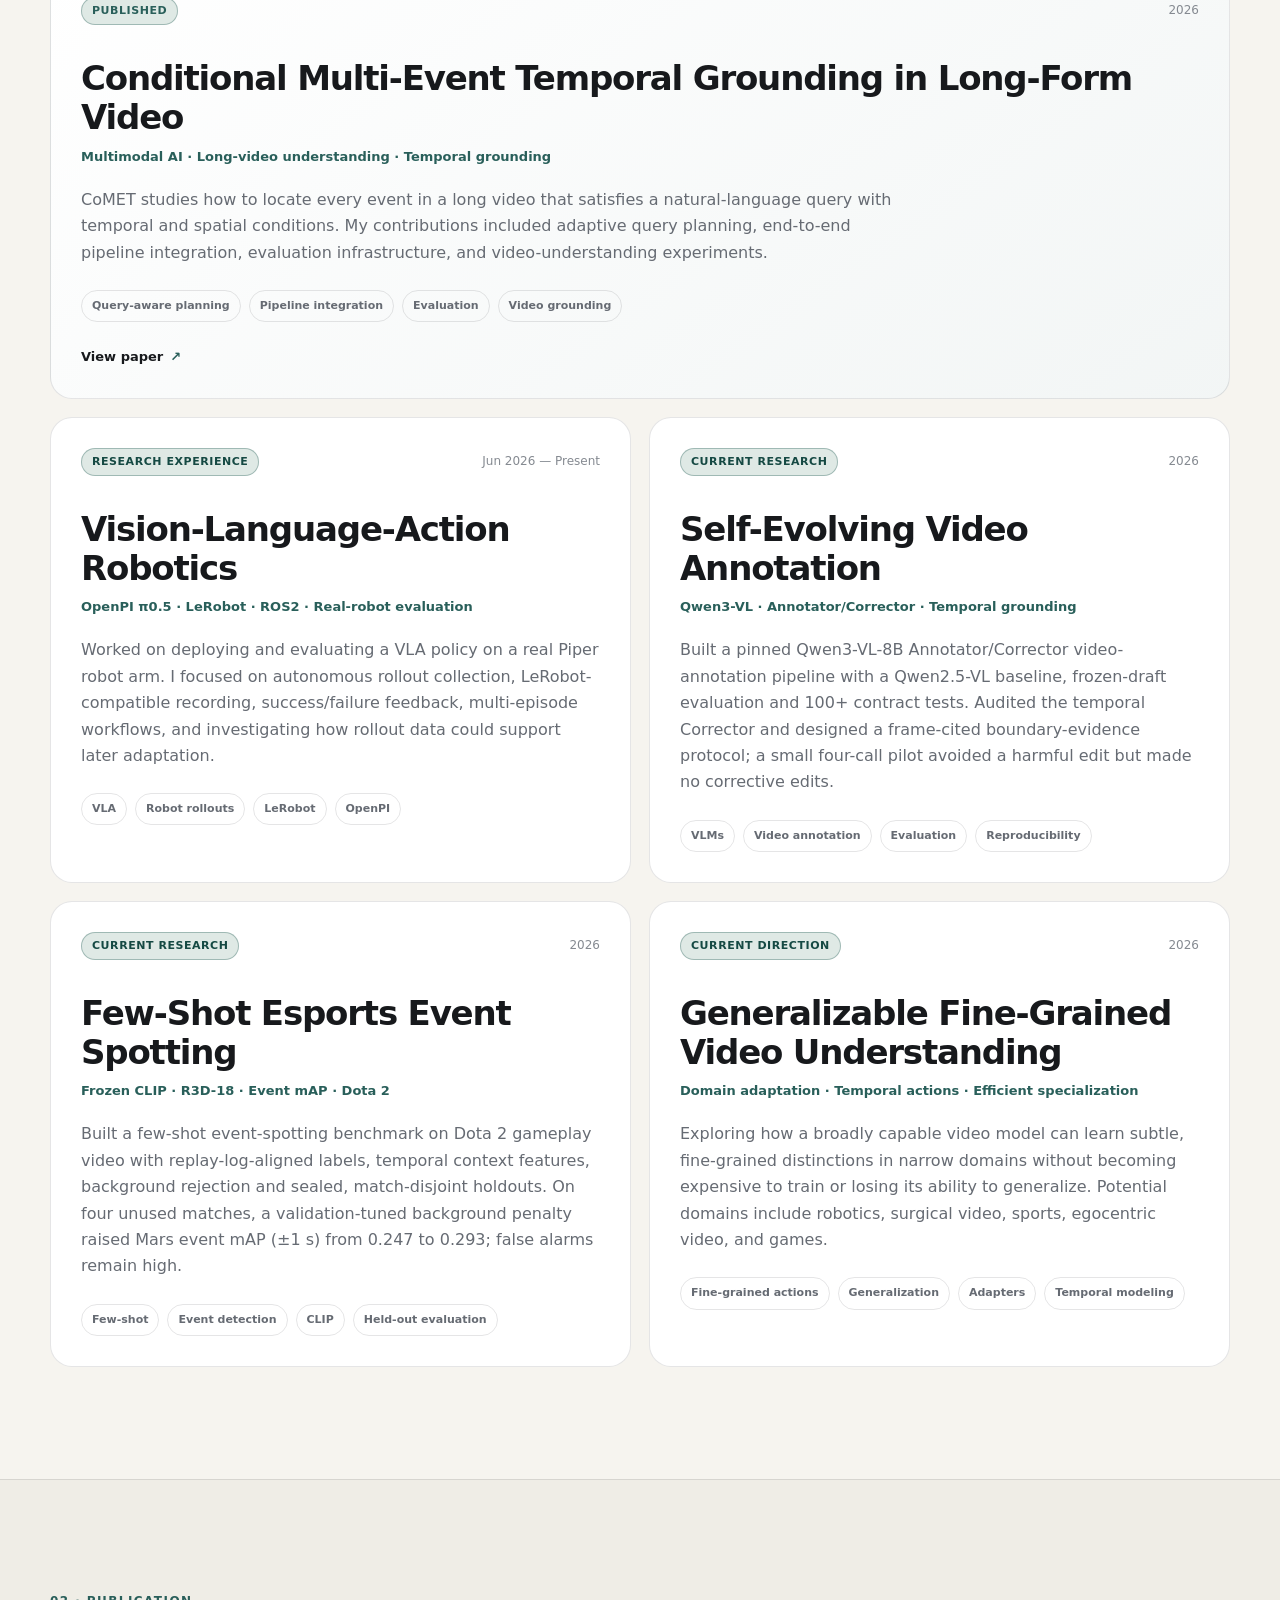
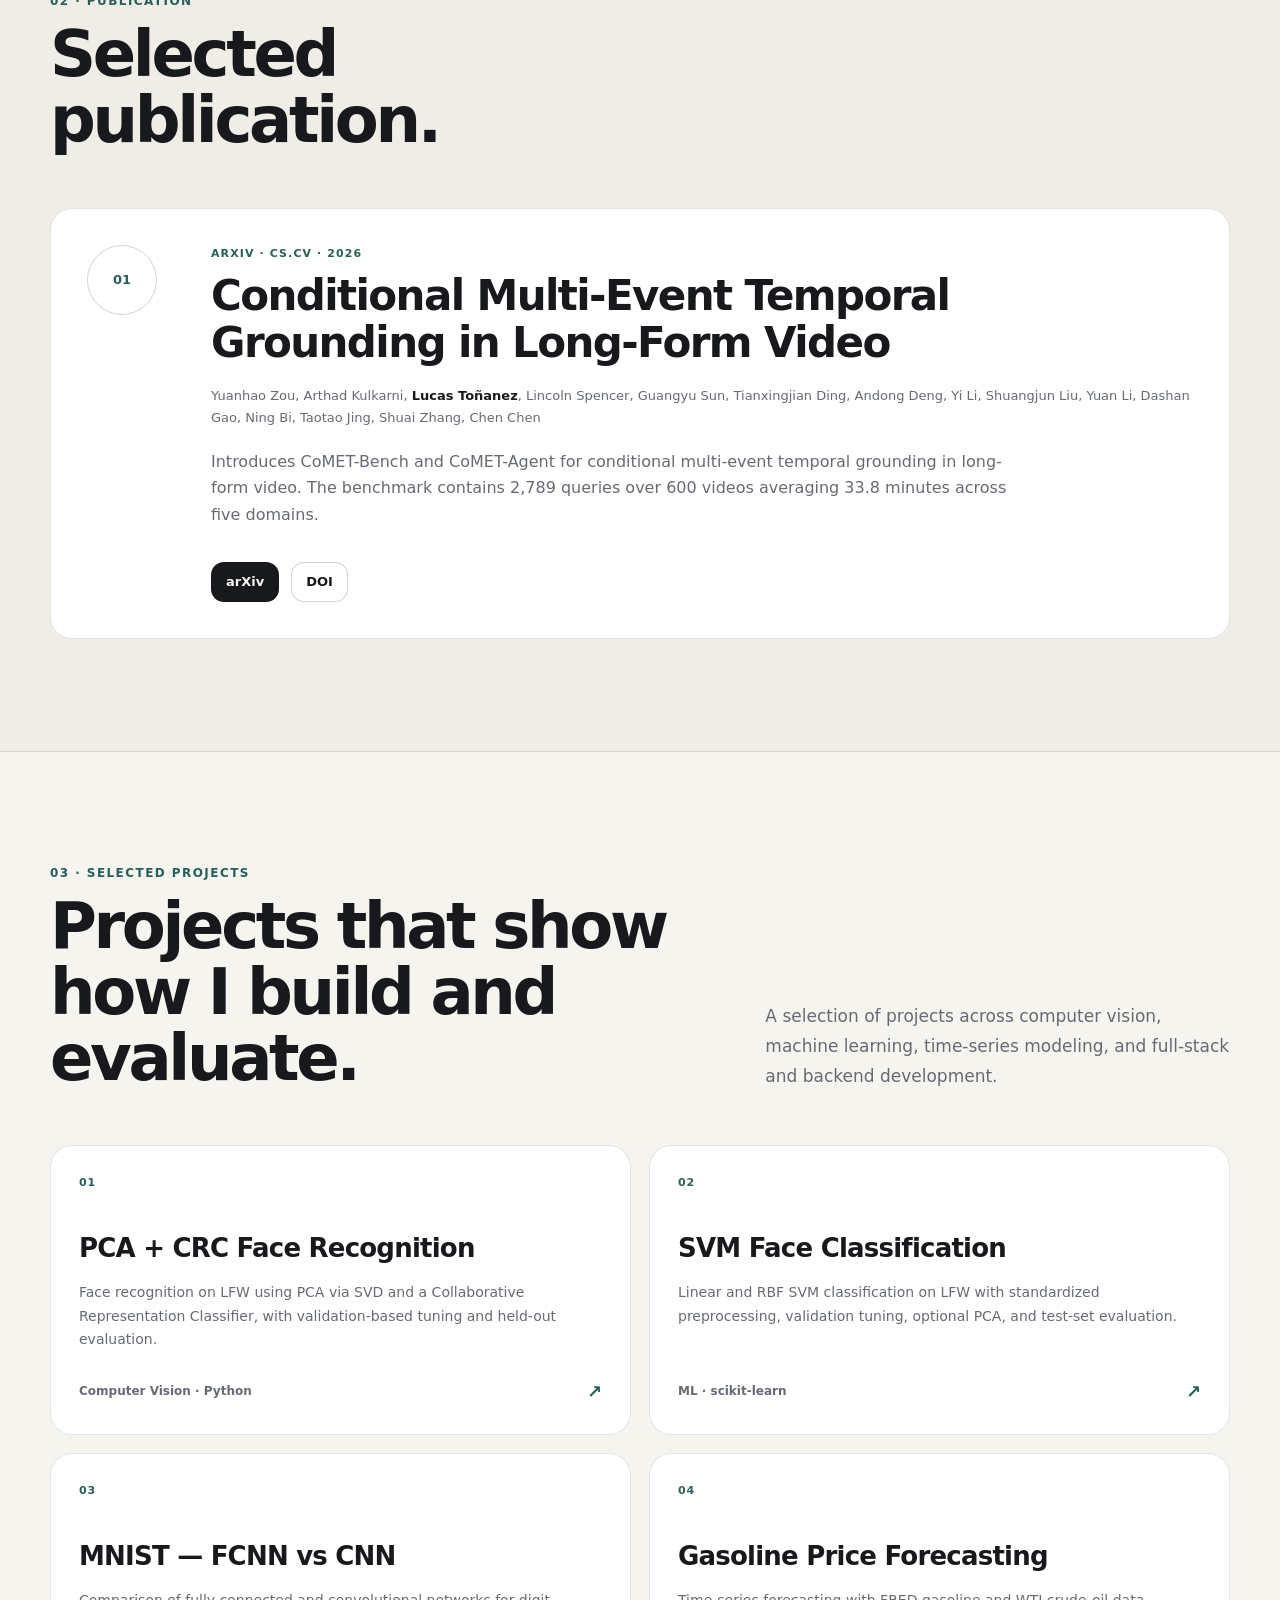
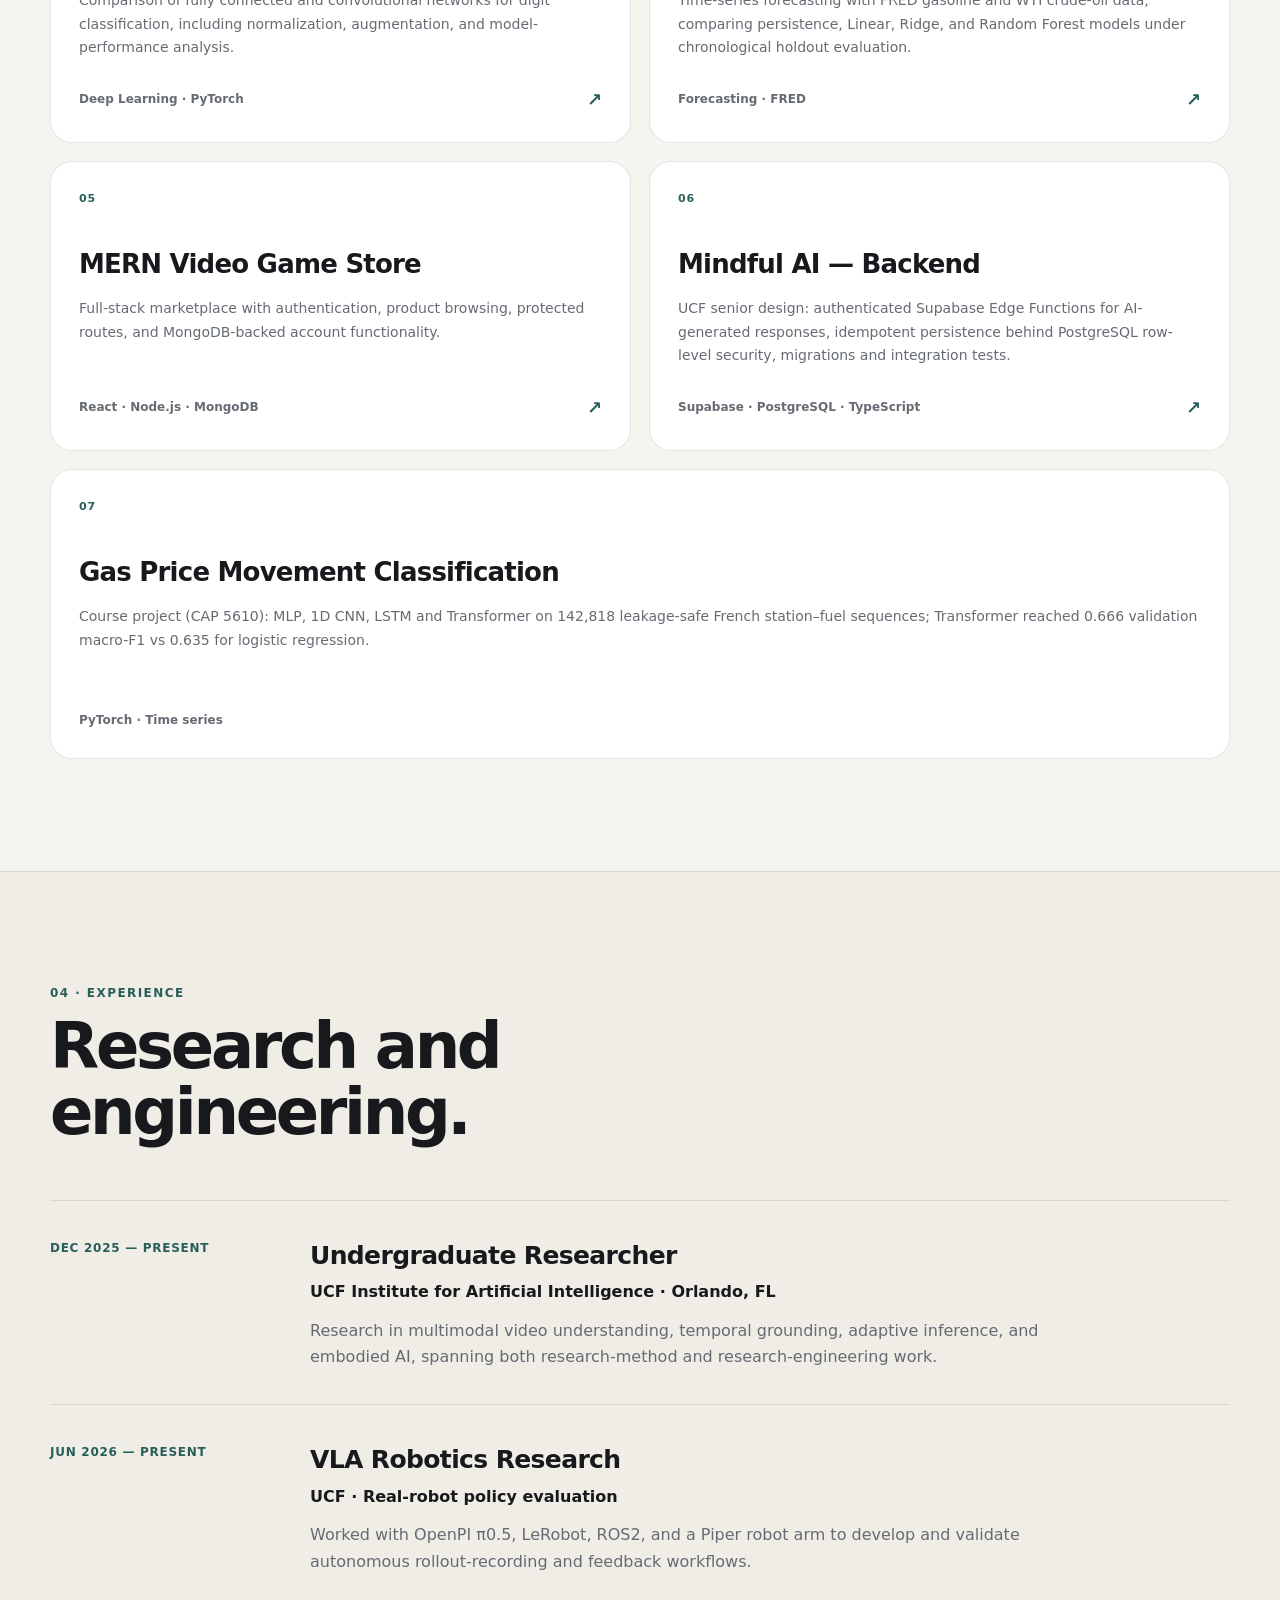
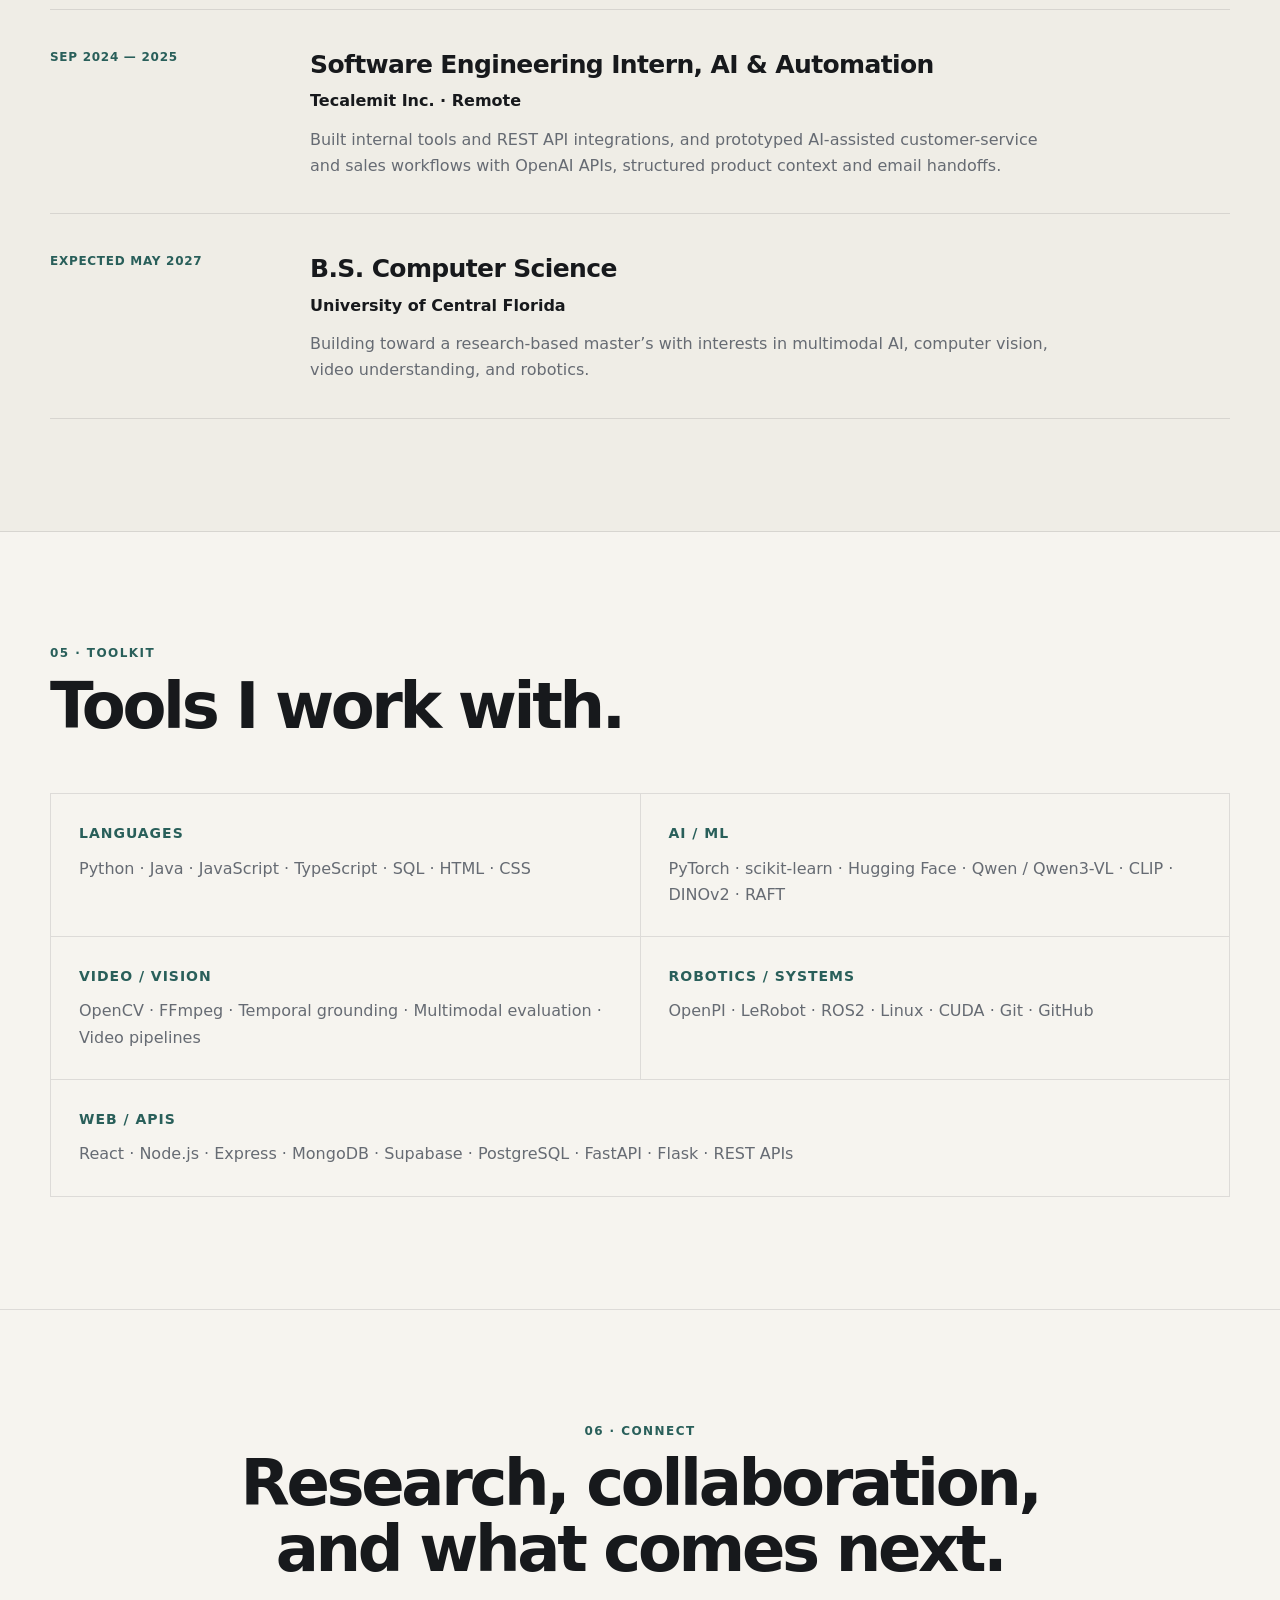
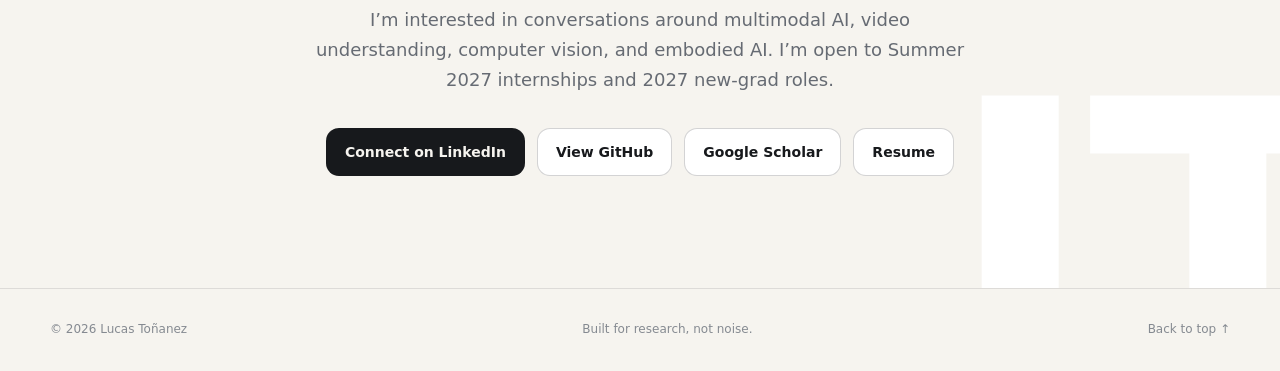
==== commit fa910e25: "Tecalemit: Sep 2024 — 2025 Updated the timeline date and adjusted verb tense for consistency." ====
--- a/index.html
+++ b/index.html
@@ -562,11 +562,11 @@
             </div>
           </article>
           <article class="timeline-item reveal">
-            <div class="timeline-date">Sep 2024 — Present</div>
+            <div class="timeline-date">Sep 2024 — 2025</div>
             <div class="timeline-content">
               <h3>Software Engineering Intern, AI &amp; Automation</h3>
               <p class="timeline-org">Tecalemit Inc. · Remote</p>
-              <p>Builds internal tools and REST API integrations, and prototypes AI-assisted customer-service and sales workflows with OpenAI APIs, structured product context and email handoffs.</p>
+              <p>Built internal tools and REST API integrations, and prototyped AI-assisted customer-service and sales workflows with OpenAI APIs, structured product context and email handoffs.</p>
             </div>
           </article>
           <article class="timeline-item reveal">
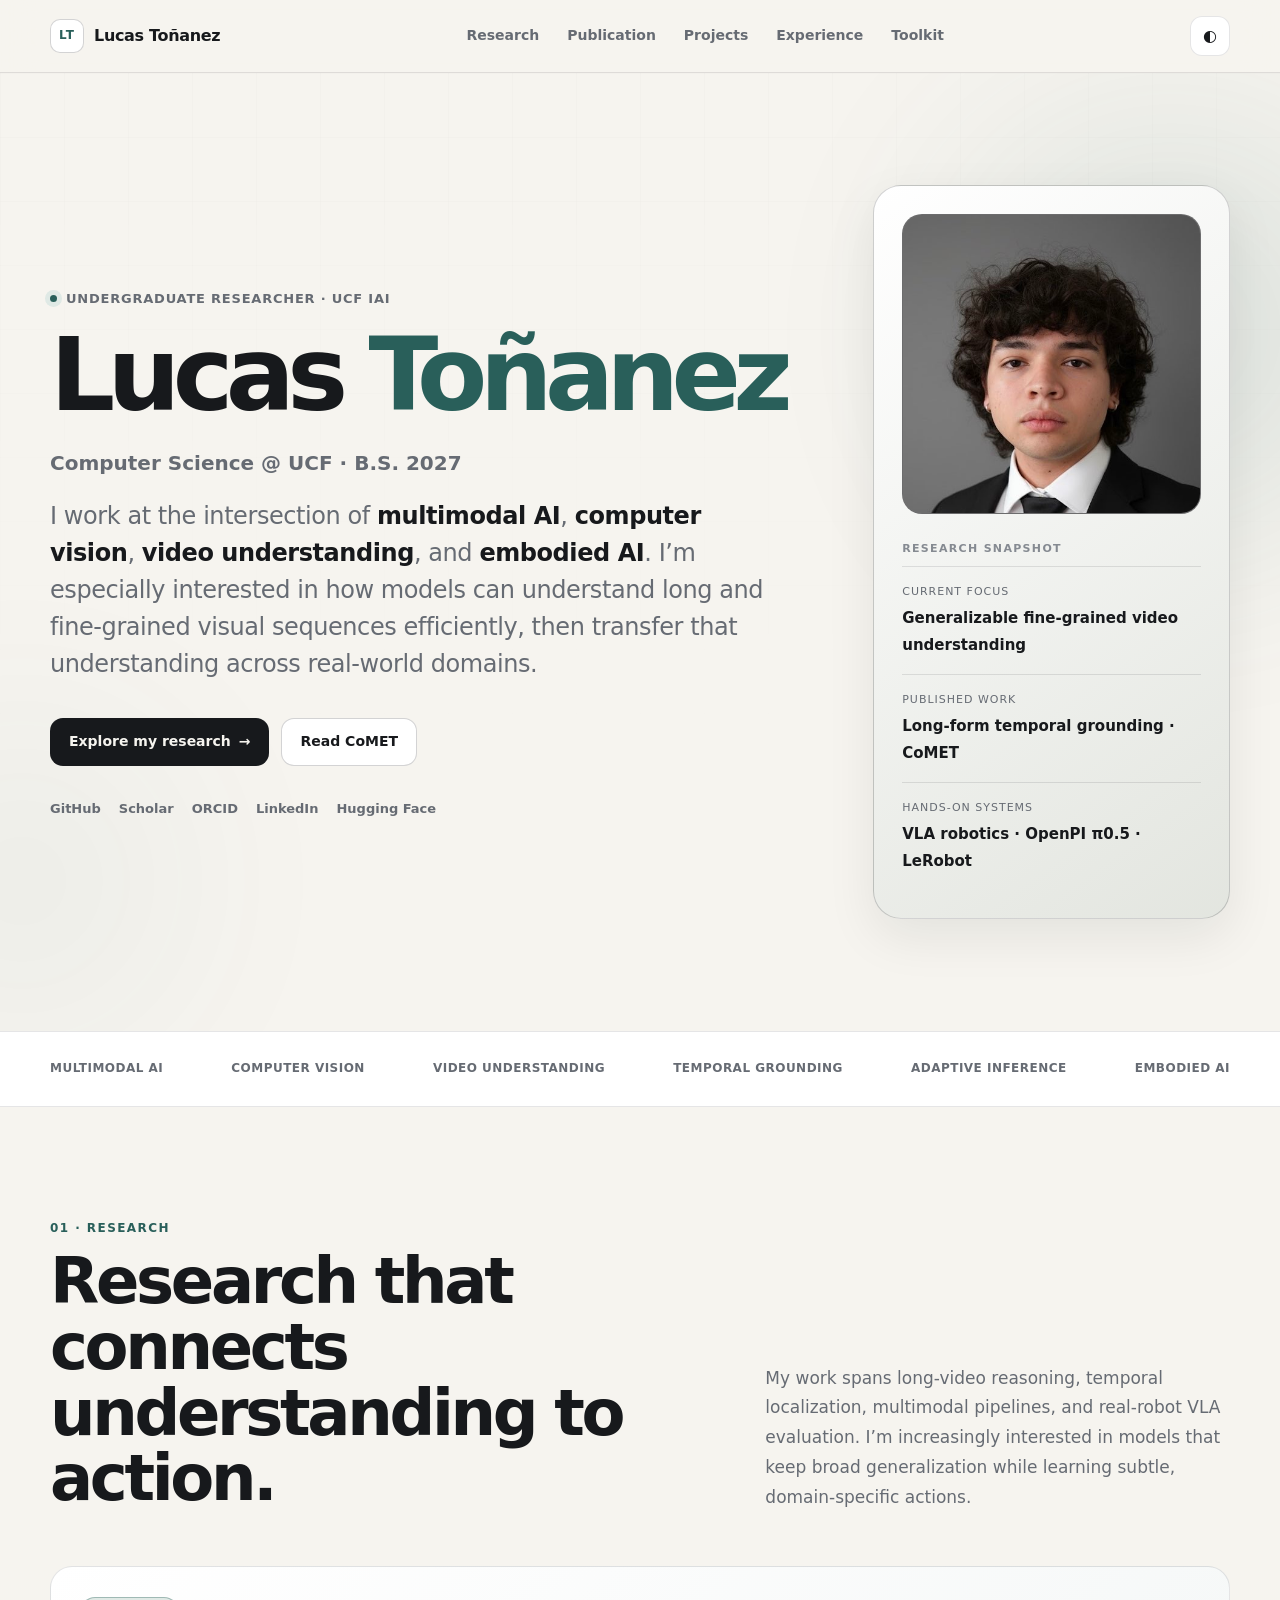
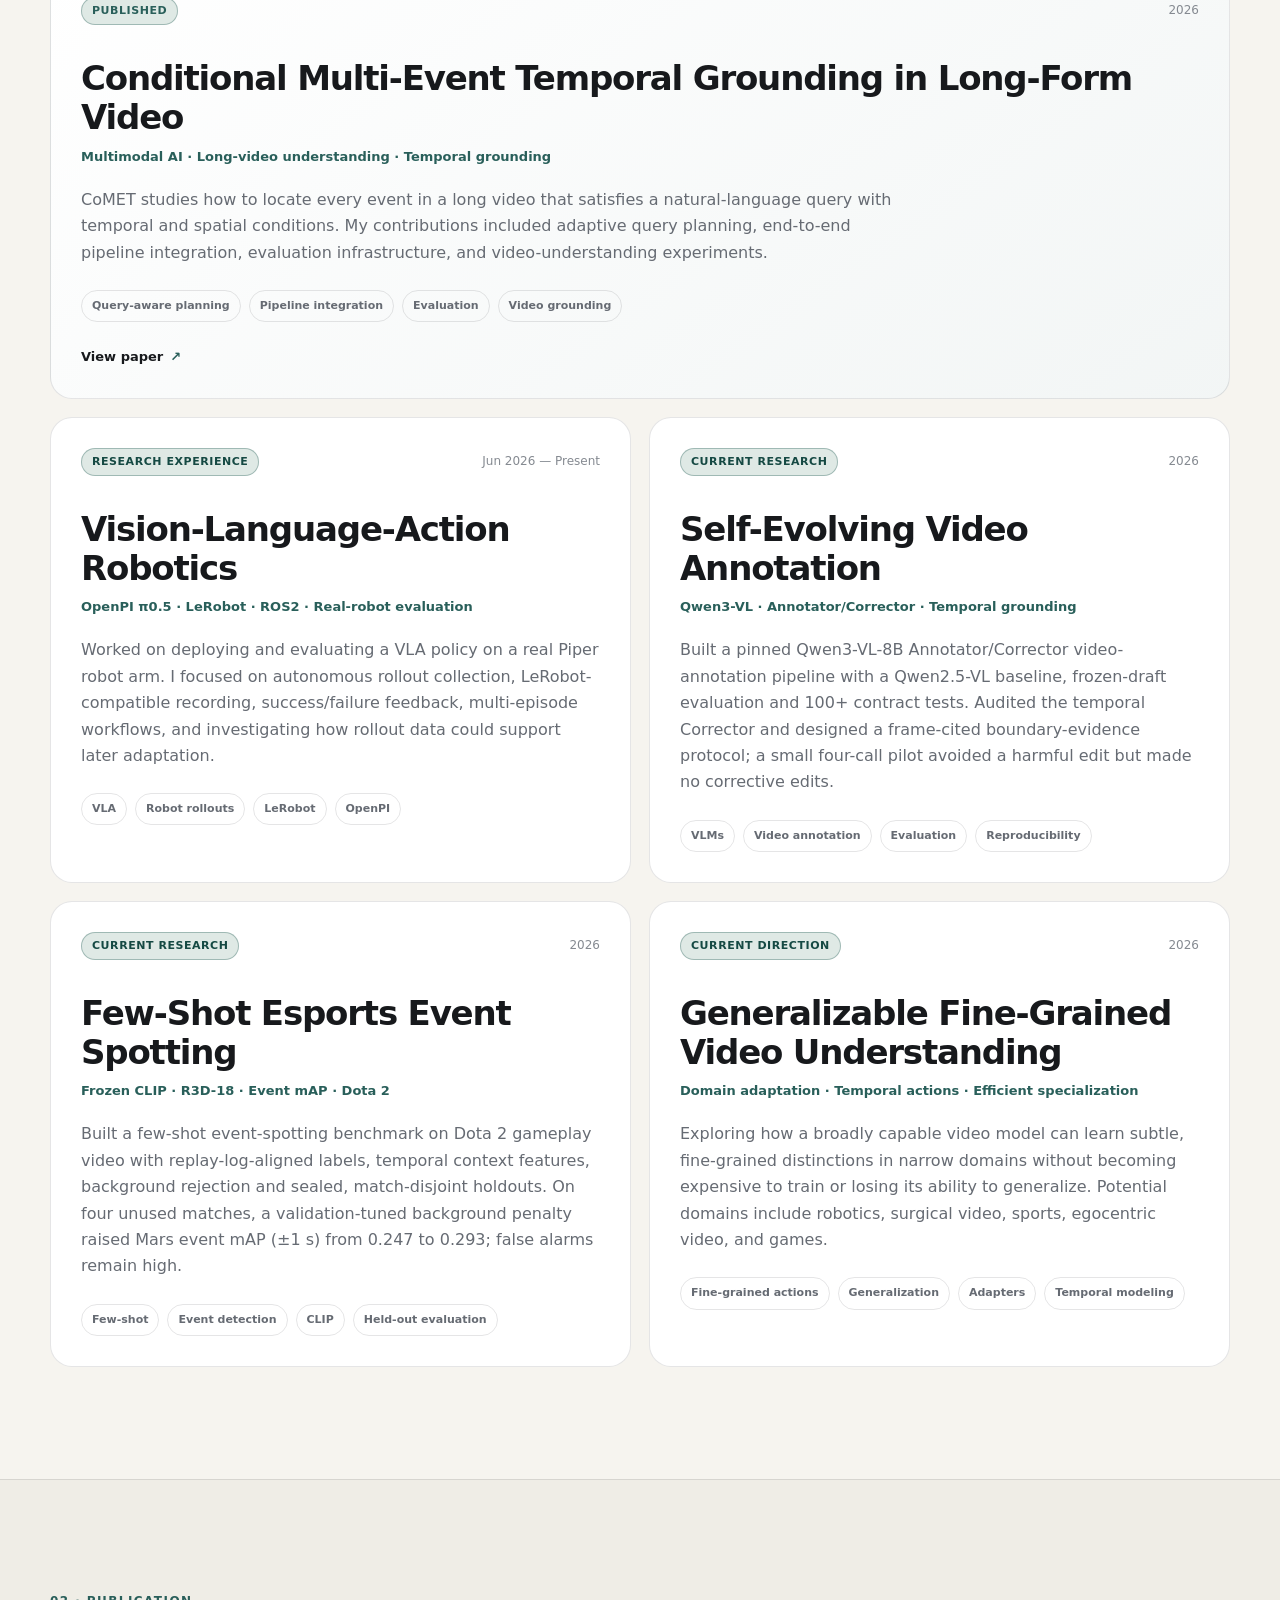
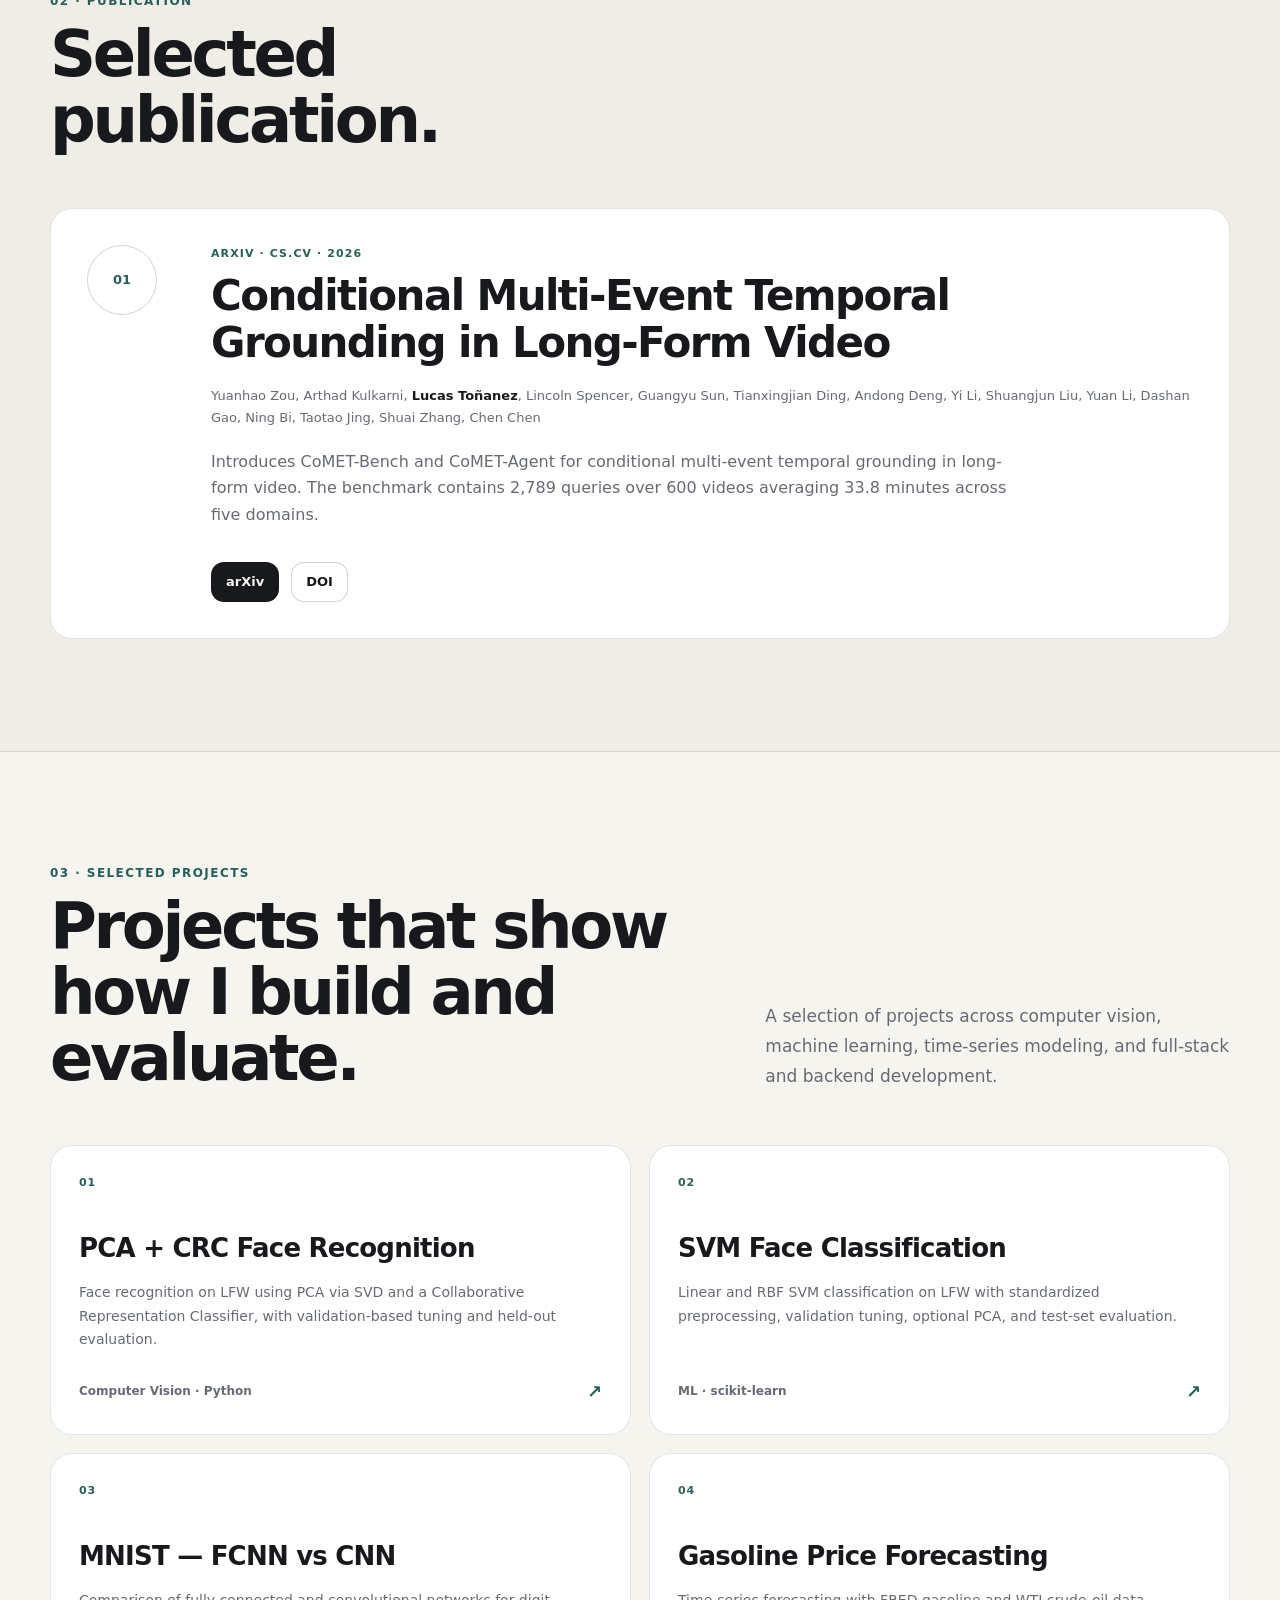
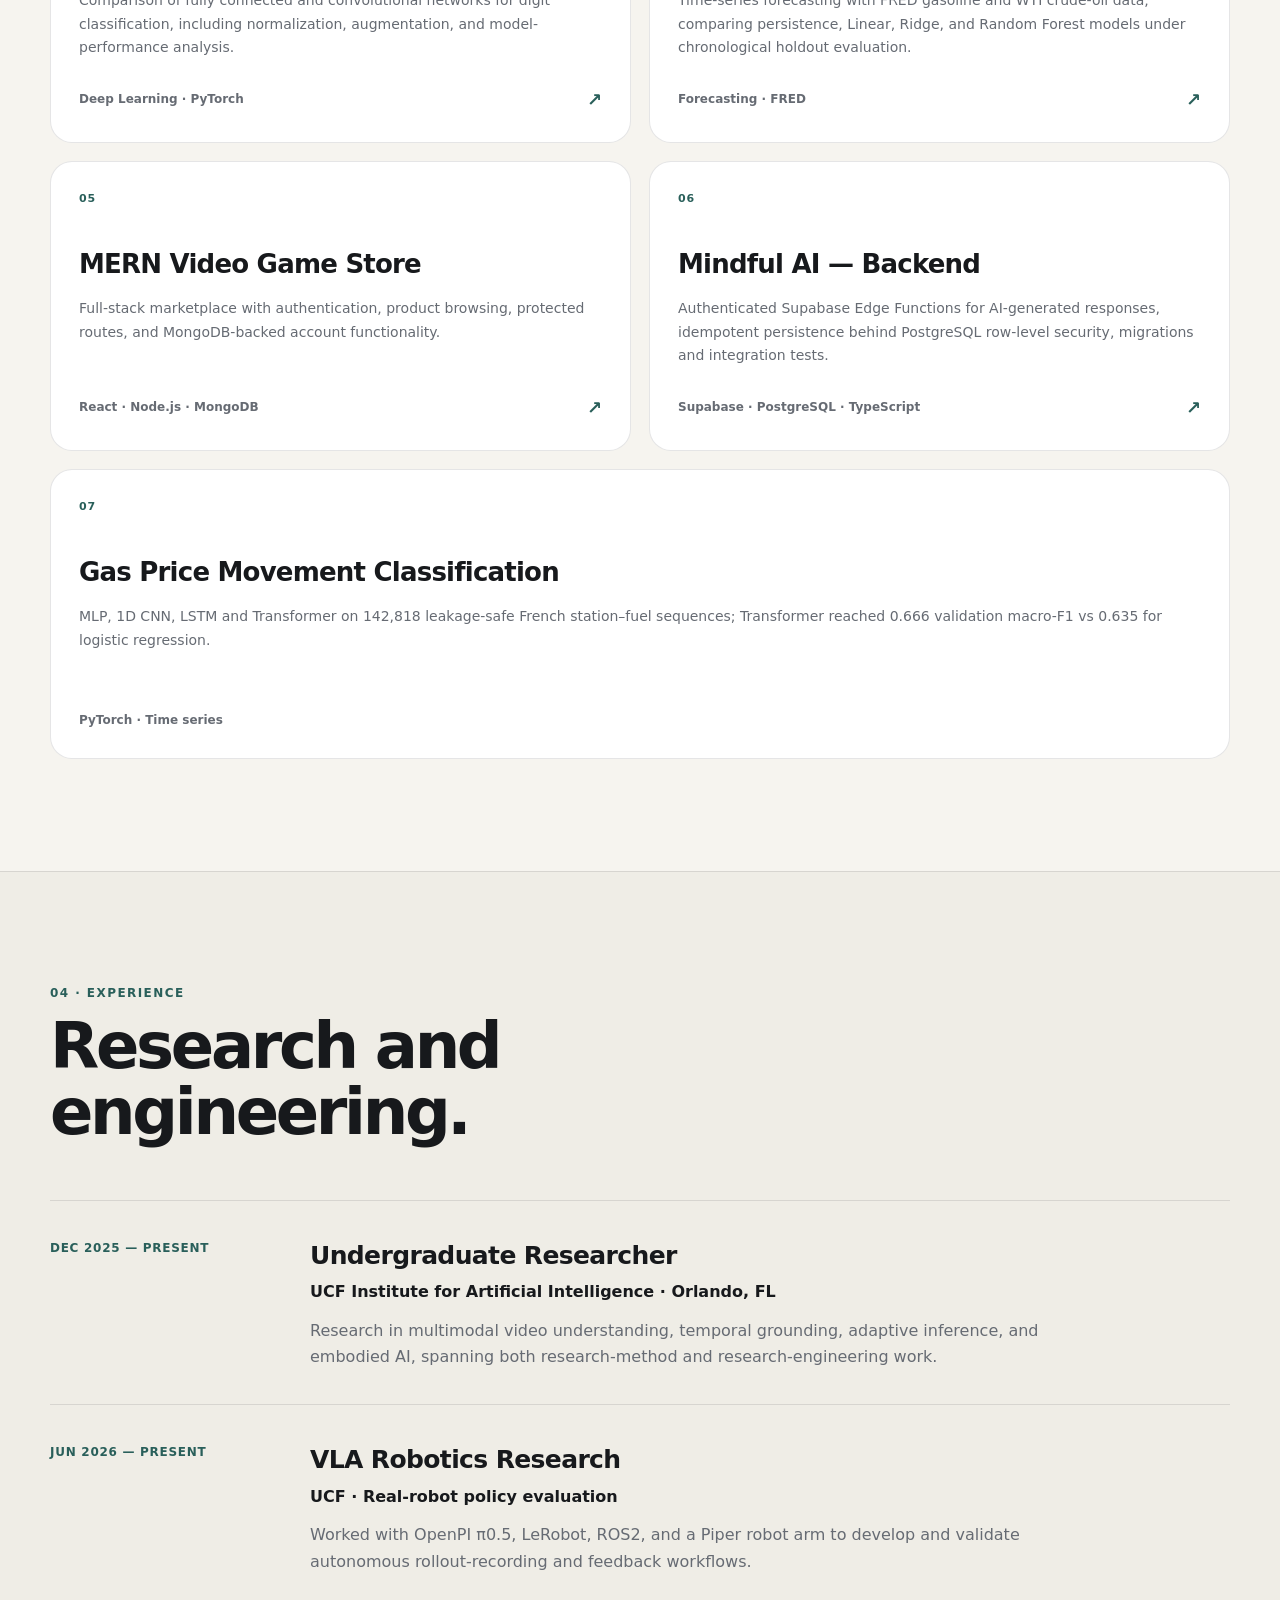
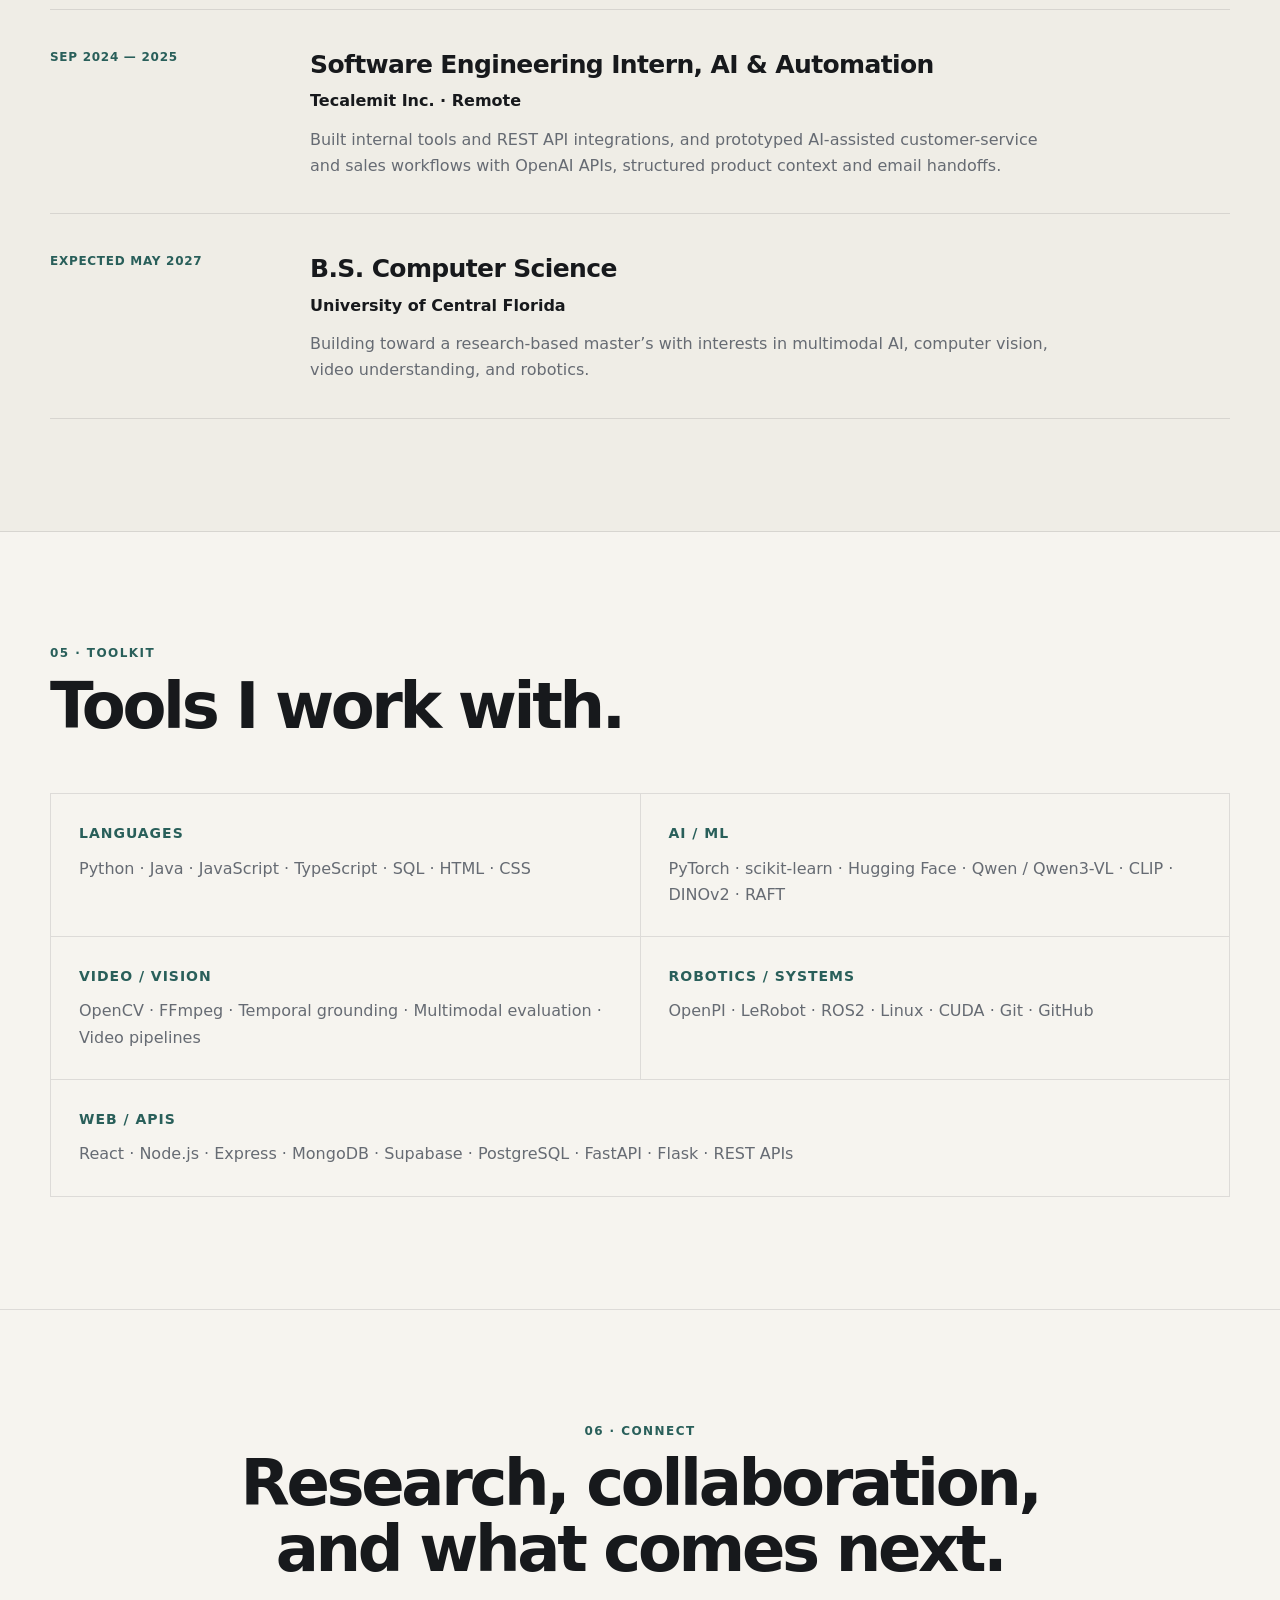
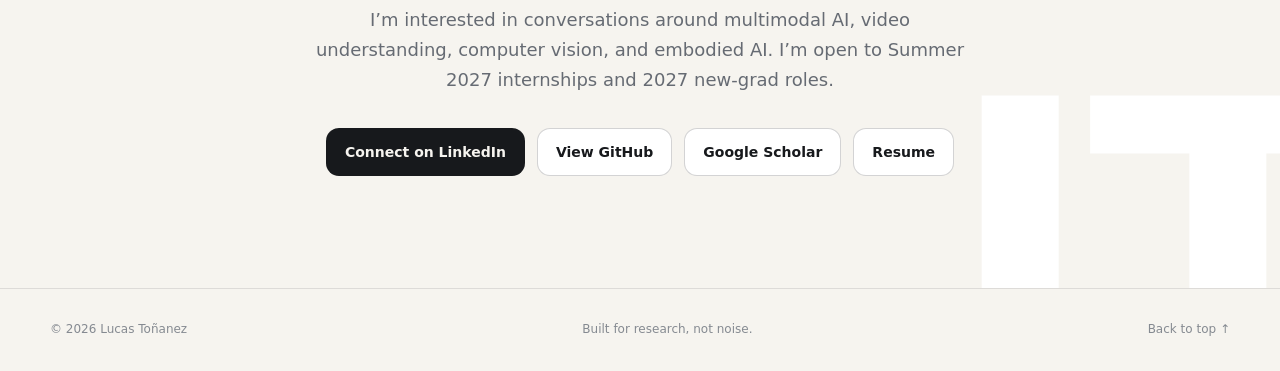
==== commit 6fb85169: "Remove class/course labels (CAP 5610, senior design) from site and resumes" ====
--- a/index.html
+++ b/index.html
@@ -521,14 +521,14 @@
           <a class="project-card reveal" href="https://github.com/Mindful-AI-SD/Mindful-AI" target="_blank" rel="noreferrer">
             <span class="project-index">06</span>
             <h3>Mindful AI — Backend</h3>
-            <p>UCF senior design: authenticated Supabase Edge Functions for AI-generated responses, idempotent persistence behind PostgreSQL row-level security, migrations and integration tests.</p>
+            <p>Authenticated Supabase Edge Functions for AI-generated responses, idempotent persistence behind PostgreSQL row-level security, migrations and integration tests.</p>
             <div class="project-footer"><span>Supabase · PostgreSQL · TypeScript</span><span>↗</span></div>
           </a>
 
           <div class="project-card reveal">
             <span class="project-index">07</span>
             <h3>Gas Price Movement Classification</h3>
-            <p>Course project (CAP 5610): MLP, 1D CNN, LSTM and Transformer on 142,818 leakage-safe French station–fuel sequences; Transformer reached 0.666 validation macro-F1 vs 0.635 for logistic regression.</p>
+            <p>MLP, 1D CNN, LSTM and Transformer on 142,818 leakage-safe French station–fuel sequences; Transformer reached 0.666 validation macro-F1 vs 0.635 for logistic regression.</p>
             <div class="project-footer"><span>PyTorch · Time series</span><span></span></div>
           </div>
         </div>
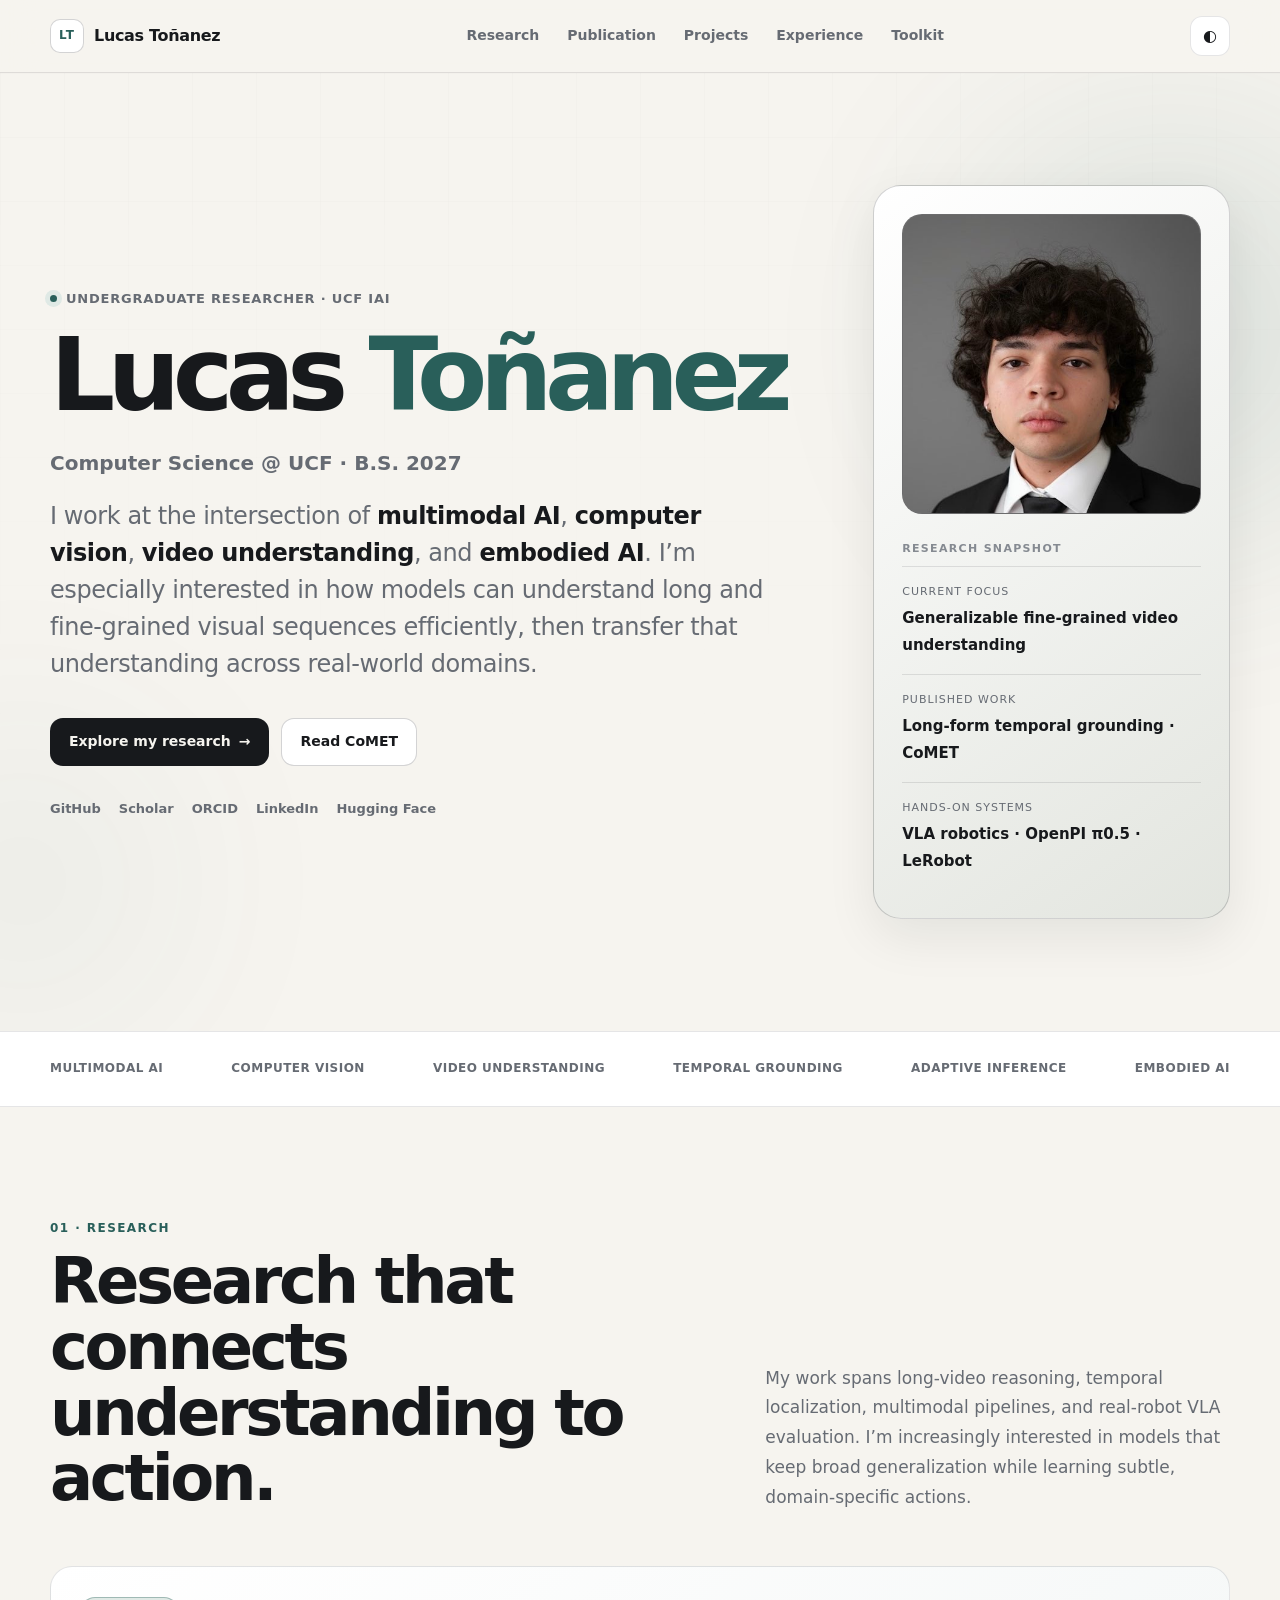
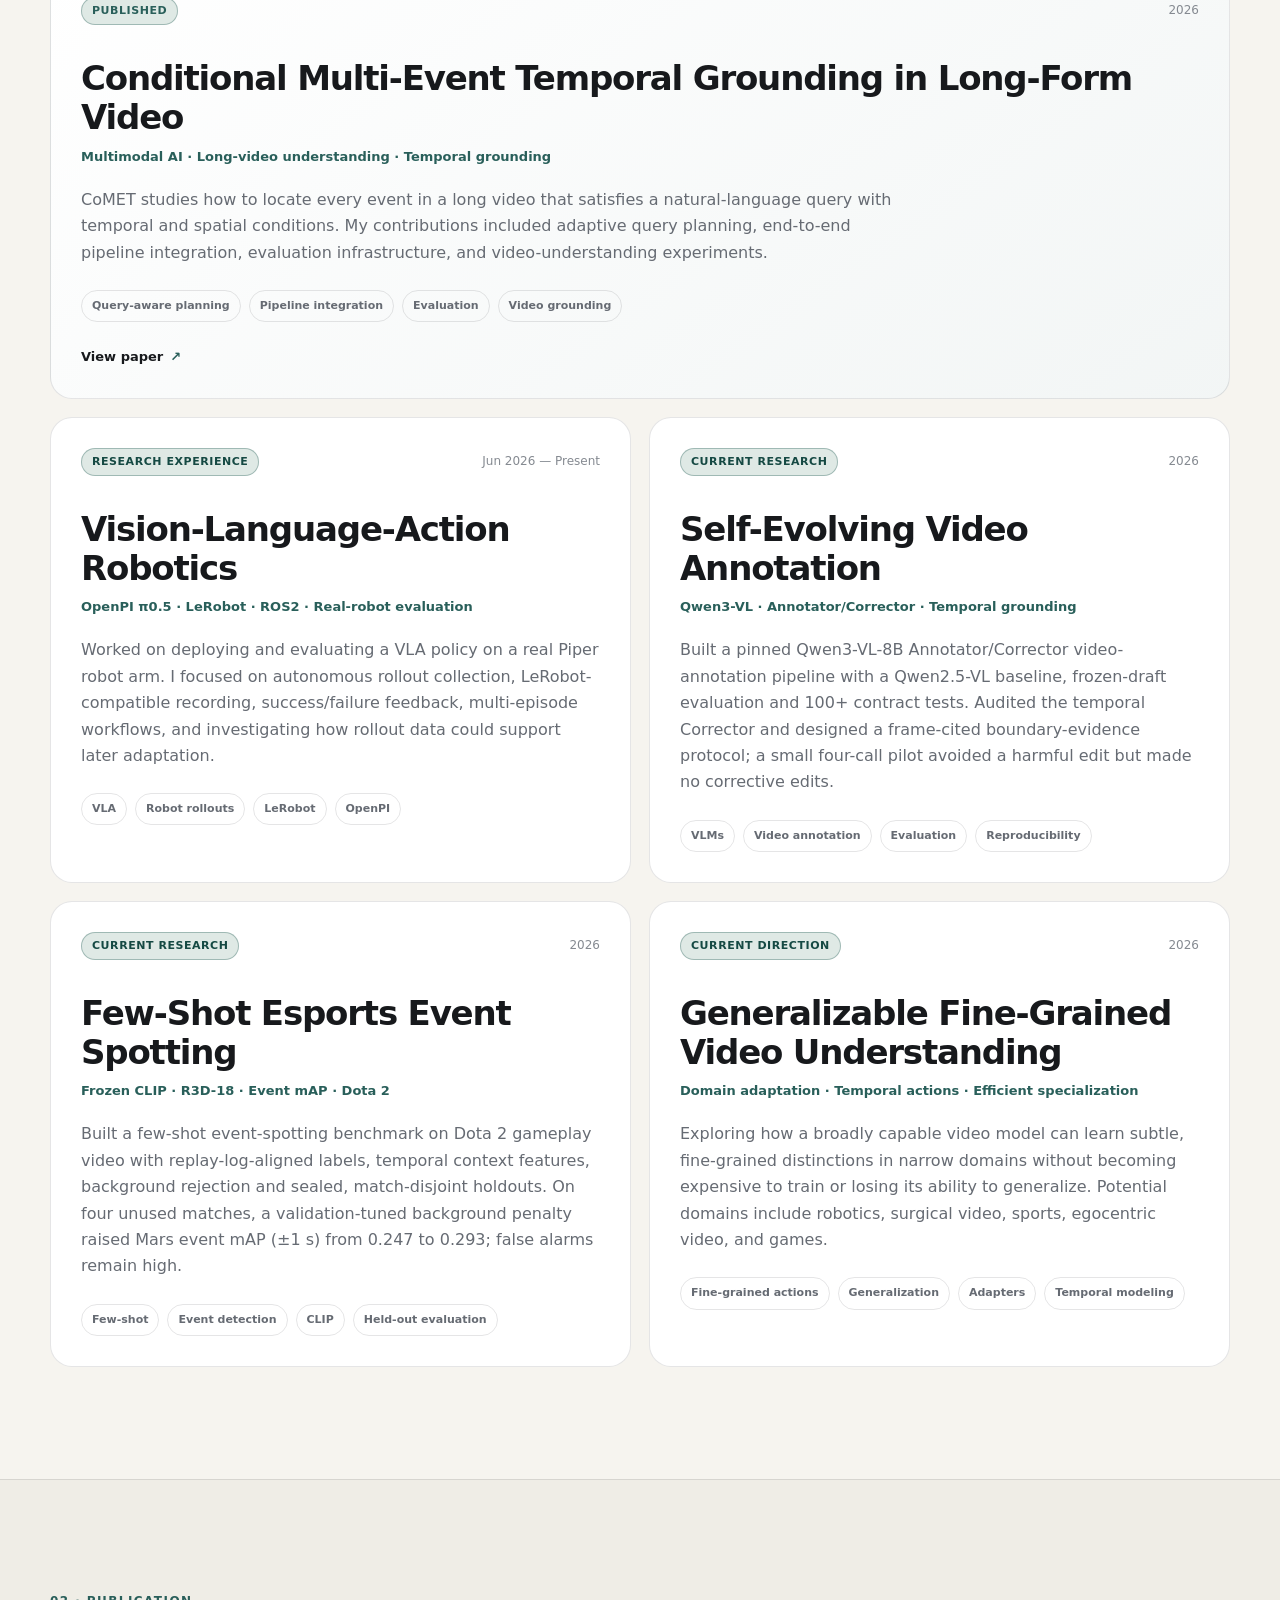
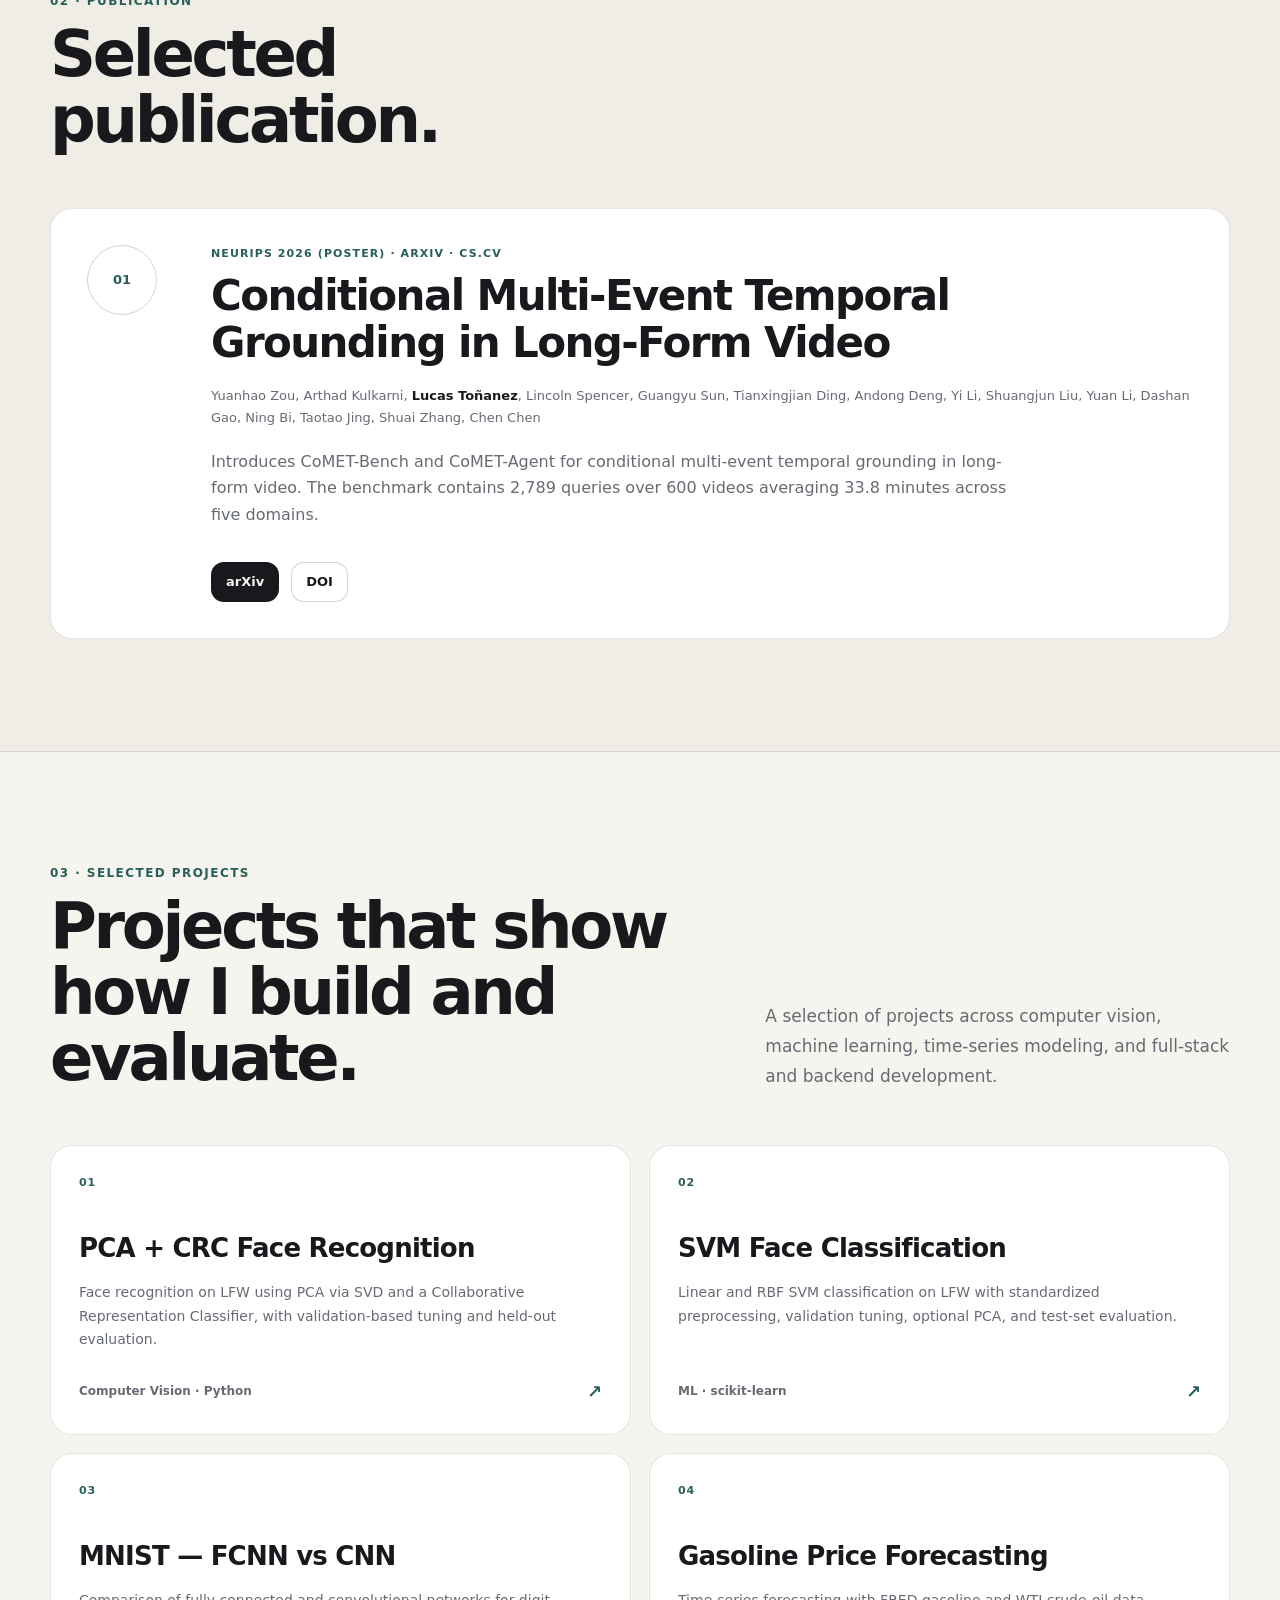
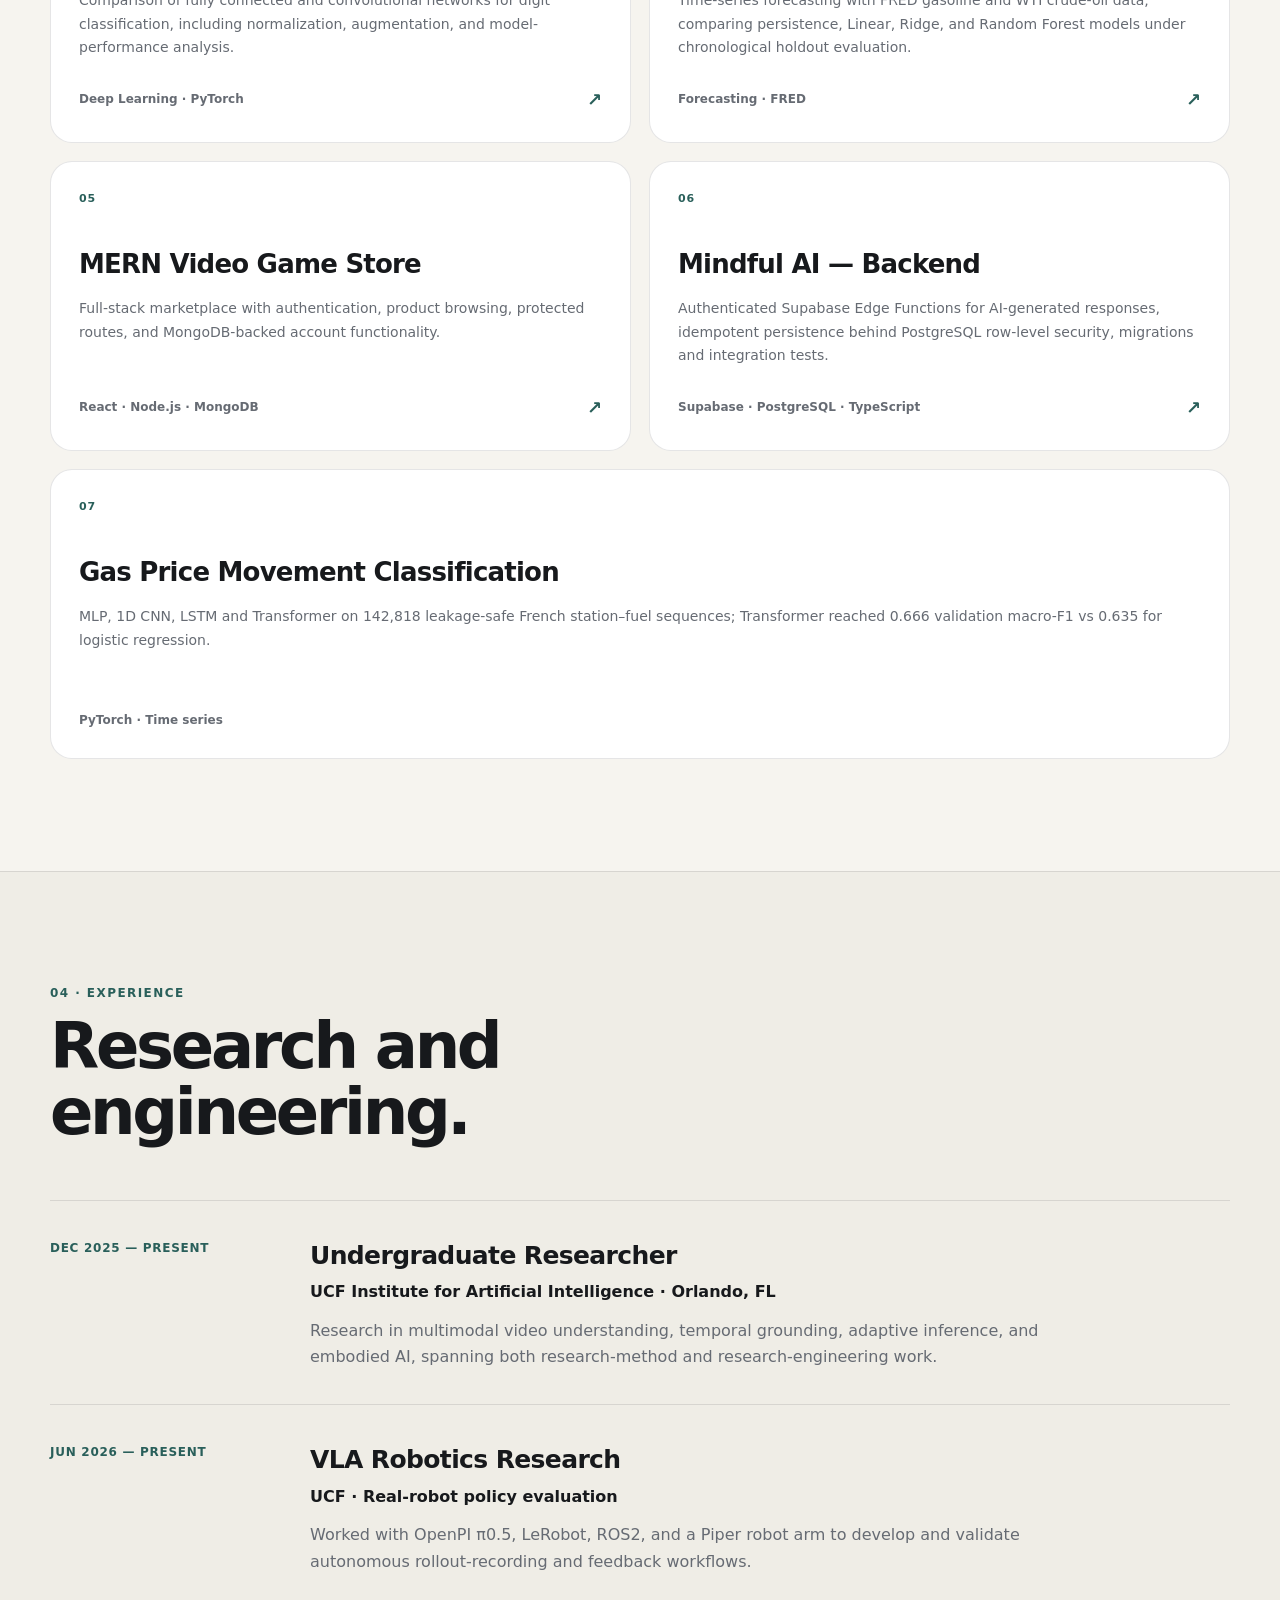
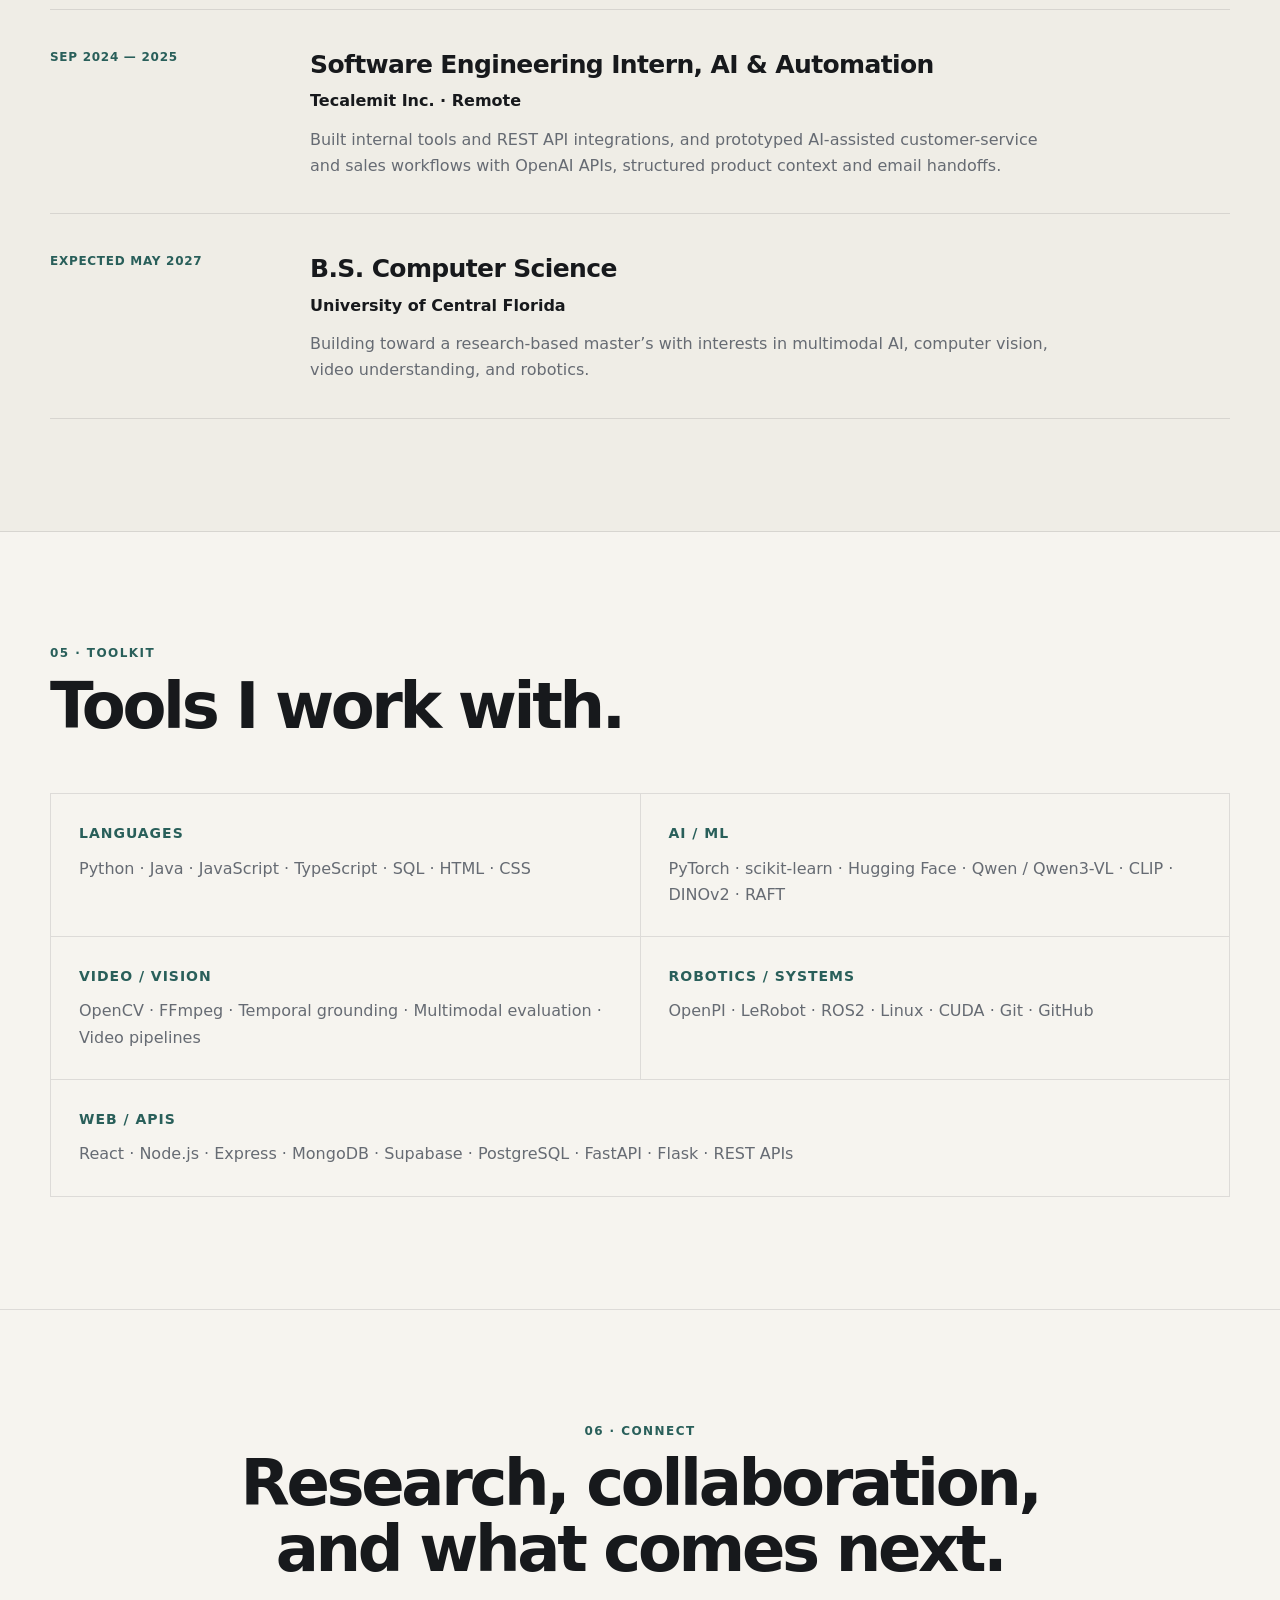
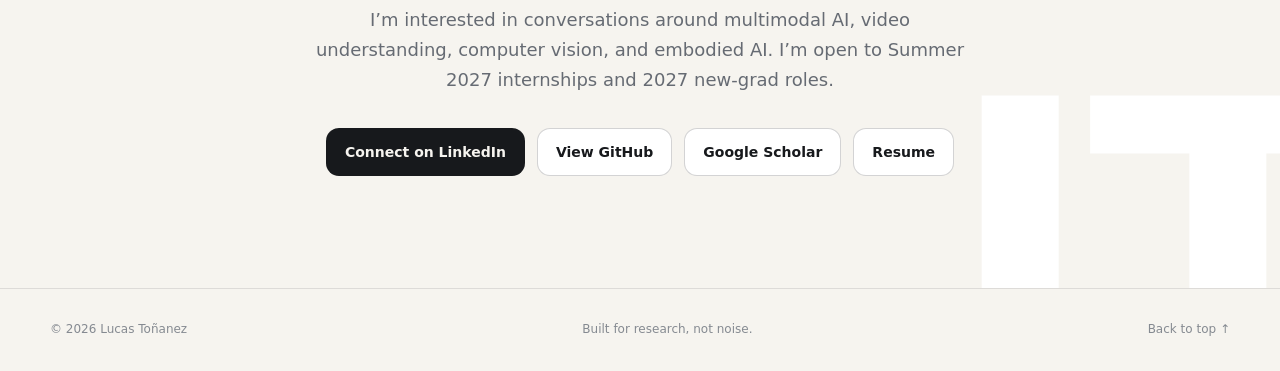
==== commit 9815cf62: "Add NeurIPS 2026 venue for CoMET to site and resumes Co-Authored-By: Claude Opus 5.5 <noreply@anthro" ====
--- a/index.html
+++ b/index.html
@@ -456,7 +456,7 @@
         <article class="publication-card reveal">
           <div class="pub-number">01</div>
           <div class="pub-body">
-            <p class="pub-venue">arXiv · cs.CV · 2026</p>
+            <p class="pub-venue">NeurIPS 2026 (poster) · arXiv · cs.CV</p>
             <h3>Conditional Multi-Event Temporal Grounding in Long-Form Video</h3>
             <p class="authors">Yuanhao Zou, Arthad Kulkarni, <strong>Lucas Toñanez</strong>, Lincoln Spencer, Guangyu Sun, Tianxingjian Ding, Andong Deng, Yi Li, Shuangjun Liu, Yuan Li, Dashan Gao, Ning Bi, Taotao Jing, Shuai Zhang, Chen Chen</p>
             <p class="pub-summary">
